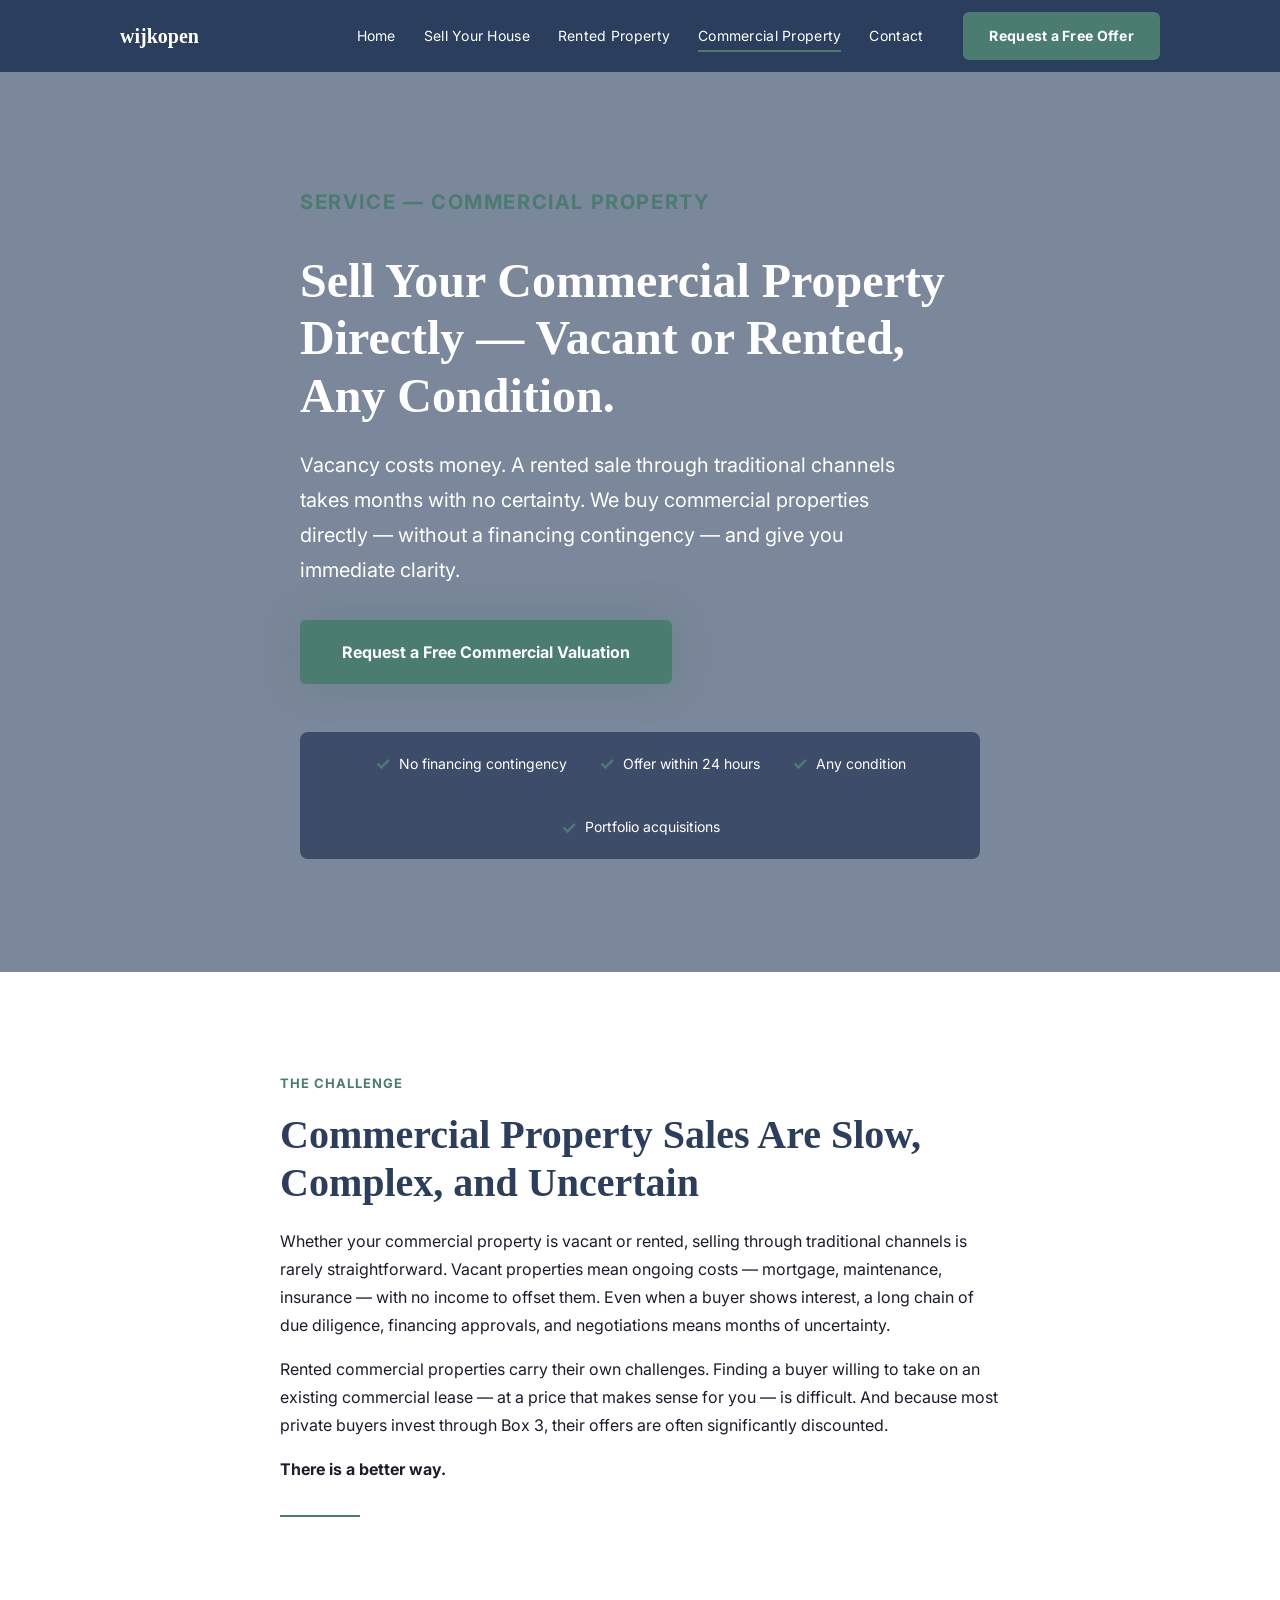
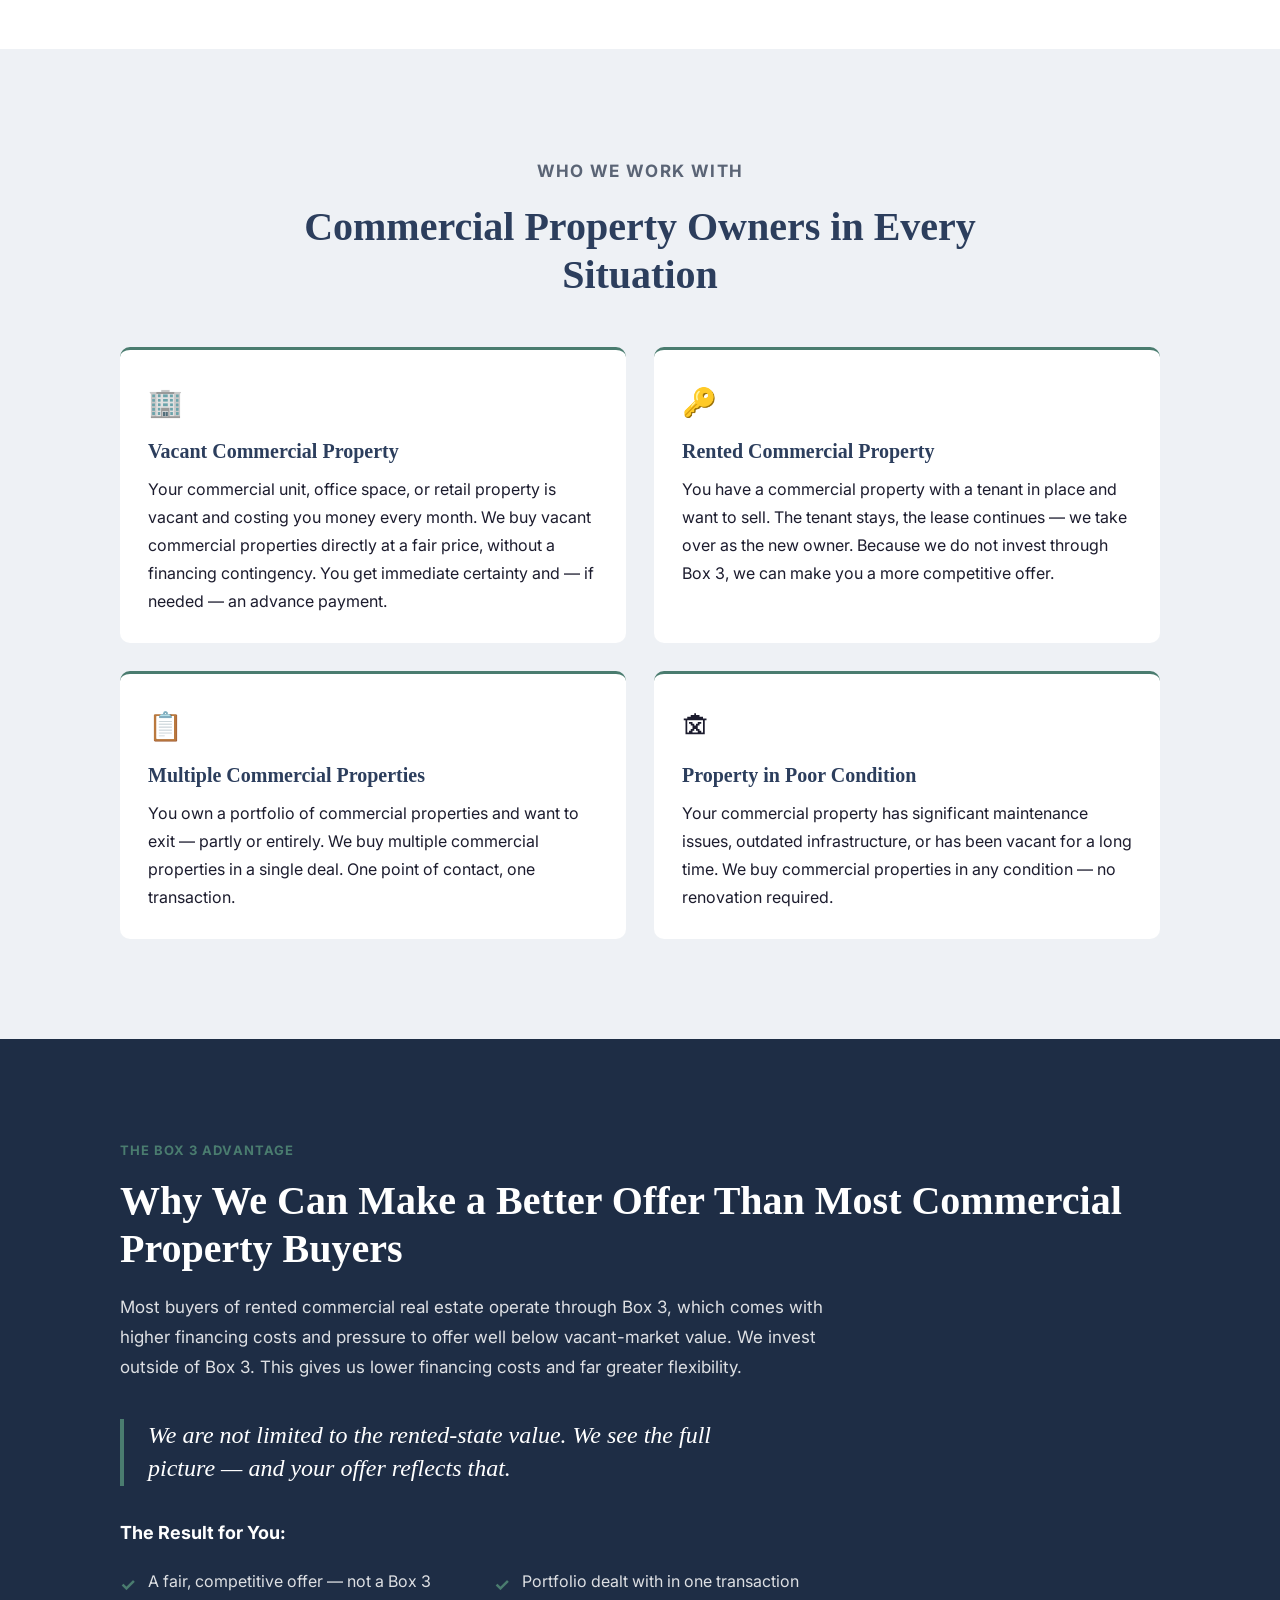
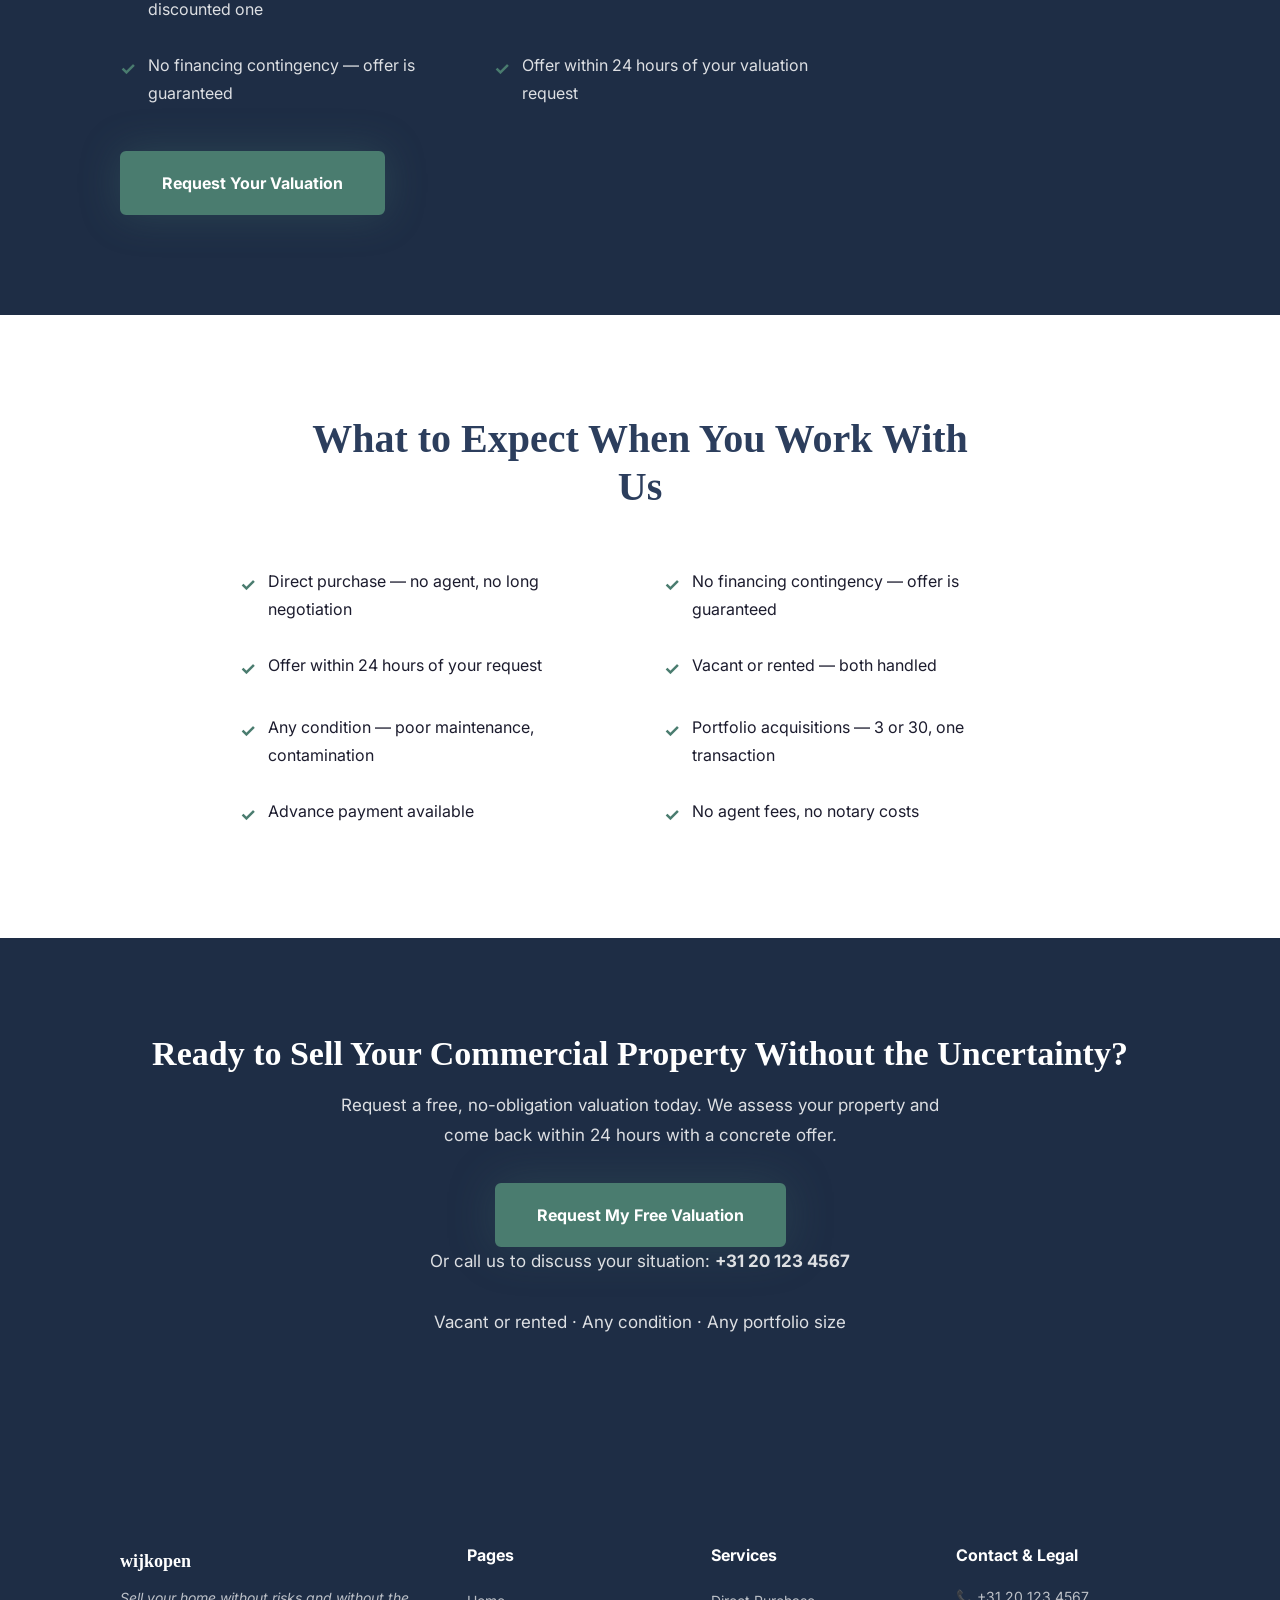
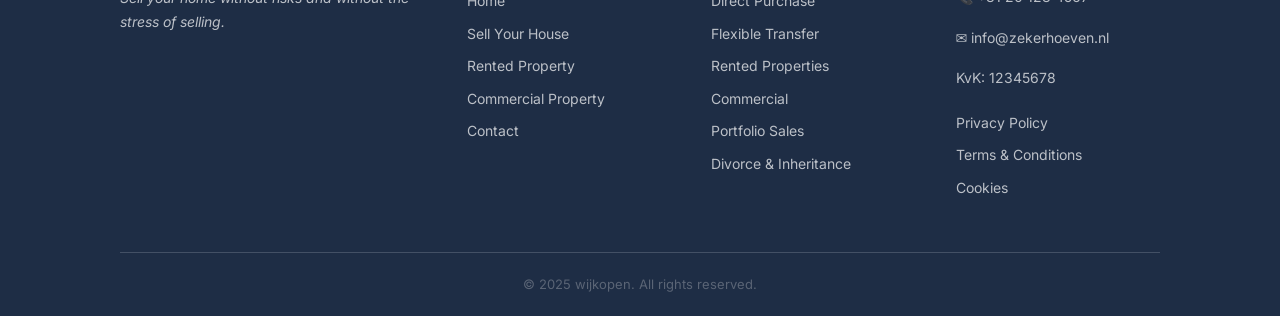
==== commercial-property.html @ fe2bf5d5 "the first draft of the website" ====
<!DOCTYPE html>
<html lang="en">
<head>
  <meta charset="UTF-8">
  <meta name="viewport" content="width=device-width, initial-scale=1.0">
  <meta name="description" content="Sell your commercial property directly — vacant or rented, any condition. wijkopen offers within 24 hours.">
  <title>Sell Commercial Property — wijkopen</title>
  <link href="https://fonts.googleapis.com/css2?family=Inter:wght@400;500;600;700&display=swap" rel="stylesheet">
  <link rel="stylesheet" href="css/styles.css">
</head>
<body>

  <!-- ════ NAVIGATION ════ -->
  <nav class="nav" id="main-nav">
    <div class="container">
      <a href="index.html" class="nav__logo">wijkopen</a>
      <button class="hamburger" id="hamburger" aria-label="Toggle menu">
        <span></span><span></span><span></span>
      </button>
      <div class="nav__links" id="nav-links">
        <a href="index.html">Home</a>
        <a href="sell-your-house.html">Sell Your House</a>
        <a href="rented-property.html">Rented Property</a>
        <a href="commercial-property.html">Commercial Property</a>
        <a href="contact.html">Contact</a>
        <span class="nav__cta"><a href="contact.html" class="btn btn-primary">Request a Free Offer</a></span>
      </div>
    </div>
  </nav>

  <!-- ════ HERO ════ -->
  <section class="hero" style="background-image:url('https://images.unsplash.com/photo-1486406146926-c627a92ad1ab?auto=format&fit=crop&w=1920&q=80');">
    <div class="hero__overlay" style="opacity:0.6;"></div>
    <div class="container">
      <div class="hero__content">
        <p class="eyebrow">Service — Commercial Property</p>
        <h1 style="font-size:48px;">Sell Your Commercial Property Directly — Vacant or Rented, Any&nbsp;Condition.</h1>
        <p>Vacancy costs money. A rented sale through traditional channels takes months with no certainty. We buy commercial properties directly — without a financing contingency — and give you immediate clarity.</p>
        <div class="hero__actions">
          <a href="contact.html" class="btn btn-primary btn-lg btn-glow">Request a Free Commercial Valuation</a>
        </div>
        <div class="trust-strip">
          <span class="trust-strip__item"><span class="trust-strip__check">✓</span> No financing contingency</span>
          <span class="trust-strip__item"><span class="trust-strip__check">✓</span> Offer within 24 hours</span>
          <span class="trust-strip__item"><span class="trust-strip__check">✓</span> Any condition</span>
          <span class="trust-strip__item"><span class="trust-strip__check">✓</span> Portfolio acquisitions</span>
        </div>
      </div>
    </div>
  </section>

  <!-- ════ THE PROBLEM ════ -->
  <section class="section section--white">
    <div class="container">
      <div class="fade-in" style="max-width:720px; margin:0 auto;">
        <p class="eyebrow">The Challenge</p>
        <h2>Commercial Property Sales Are Slow, Complex, and Uncertain</h2>
        <p>Whether your commercial property is vacant or rented, selling through traditional channels is rarely straightforward. Vacant properties mean ongoing costs — mortgage, maintenance, insurance — with no income to offset them. Even when a buyer shows interest, a long chain of due diligence, financing approvals, and negotiations means months of uncertainty.</p>
        <p>Rented commercial properties carry their own challenges. Finding a buyer willing to take on an existing commercial lease — at a price that makes sense for you — is difficult. And because most private buyers invest through Box 3, their offers are often significantly discounted.</p>
        <p><strong>There is a better way.</strong></p>
        <hr style="border:none; border-top:2px solid var(--color-green); max-width:80px; margin:32px 0;">
      </div>
    </div>
  </section>

  <!-- ════ WHO THIS IS FOR ════ -->
  <section class="section section--bg-alt" id="who">
    <div class="container">
      <div class="section-header fade-in">
        <p class="eyebrow">Who We Work With</p>
        <h2>Commercial Property Owners in Every Situation</h2>
      </div>
      <div class="who-grid fade-in">
        <div class="who-card">
          <div class="who-card__icon">🏢</div>
          <h3 class="who-card__title">Vacant Commercial Property</h3>
          <p>Your commercial unit, office space, or retail property is vacant and costing you money every month. We buy vacant commercial properties directly at a fair price, without a financing contingency. You get immediate certainty and — if needed — an advance payment.</p>
        </div>
        <div class="who-card">
          <div class="who-card__icon">🔑</div>
          <h3 class="who-card__title">Rented Commercial Property</h3>
          <p>You have a commercial property with a tenant in place and want to sell. The tenant stays, the lease continues — we take over as the new owner. Because we do not invest through Box 3, we can make you a more competitive offer.</p>
        </div>
        <div class="who-card">
          <div class="who-card__icon">📋</div>
          <h3 class="who-card__title">Multiple Commercial Properties</h3>
          <p>You own a portfolio of commercial properties and want to exit — partly or entirely. We buy multiple commercial properties in a single deal. One point of contact, one transaction.</p>
        </div>
        <div class="who-card">
          <div class="who-card__icon">🏚</div>
          <h3 class="who-card__title">Property in Poor Condition</h3>
          <p>Your commercial property has significant maintenance issues, outdated infrastructure, or has been vacant for a long time. We buy commercial properties in any condition — no renovation required.</p>
        </div>
      </div>
    </div>
  </section>

  <!-- ════ BOX 3 ADVANTAGE ════ -->
  <section class="section section--navy-deep" id="advantage">
    <div class="container">
      <div class="fade-in">
        <p class="eyebrow" style="color:var(--color-green);">The Box 3 Advantage</p>
        <h2 style="color:#fff;">Why We Can Make a Better Offer Than Most Commercial Property Buyers</h2>
        <p style="color:rgba(255,255,255,0.85); max-width:720px; font-size:17px;">Most buyers of rented commercial real estate operate through Box 3, which comes with higher financing costs and pressure to offer well below vacant-market value. We invest outside of Box 3. This gives us lower financing costs and far greater flexibility.</p>

        <blockquote style="font-family:var(--font-display); font-style:italic; font-size:24px; color:#fff; margin:36px 0; max-width:640px; line-height:1.4; border-left:4px solid var(--color-green); padding-left:24px;">
          We are not limited to the rented-state value. We see the full picture — and your offer reflects that.
        </blockquote>

        <h3 style="color:#fff; font-size:18px; margin-bottom:16px;">The Result for You:</h3>
        <div class="benefits-grid" style="max-width:700px;">
          <div class="benefit-item"><span class="benefit-check">✓</span><span style="color:rgba(255,255,255,0.85);">A fair, competitive offer — not a Box 3 discounted one</span></div>
          <div class="benefit-item"><span class="benefit-check">✓</span><span style="color:rgba(255,255,255,0.85);">Portfolio dealt with in one transaction</span></div>
          <div class="benefit-item"><span class="benefit-check">✓</span><span style="color:rgba(255,255,255,0.85);">No financing contingency — offer is guaranteed</span></div>
          <div class="benefit-item"><span class="benefit-check">✓</span><span style="color:rgba(255,255,255,0.85);">Offer within 24 hours of your valuation request</span></div>
        </div>
        <div style="margin-top:36px;">
          <a href="contact.html" class="btn btn-primary btn-lg btn-glow">Request Your Valuation</a>
        </div>
      </div>
    </div>
  </section>

  <!-- ════ BENEFITS ════ -->
  <section class="section section--white">
    <div class="container">
      <div class="section-header fade-in">
        <h2>What to Expect When You Work With Us</h2>
      </div>
      <div class="benefits-grid fade-in" style="max-width:800px; margin:0 auto;">
        <div class="benefit-item"><span class="benefit-check">✓</span><span>Direct purchase — no agent, no long negotiation</span></div>
        <div class="benefit-item"><span class="benefit-check">✓</span><span>No financing contingency — offer is guaranteed</span></div>
        <div class="benefit-item"><span class="benefit-check">✓</span><span>Offer within 24 hours of your request</span></div>
        <div class="benefit-item"><span class="benefit-check">✓</span><span>Vacant or rented — both handled</span></div>
        <div class="benefit-item"><span class="benefit-check">✓</span><span>Any condition — poor maintenance, contamination</span></div>
        <div class="benefit-item"><span class="benefit-check">✓</span><span>Portfolio acquisitions — 3 or 30, one transaction</span></div>
        <div class="benefit-item"><span class="benefit-check">✓</span><span>Advance payment available</span></div>
        <div class="benefit-item"><span class="benefit-check">✓</span><span>No agent fees, no notary costs</span></div>
      </div>
    </div>
  </section>

  <!-- ════ FINAL CTA ════ -->
  <section class="cta-band">
    <div class="container">
      <h2 style="font-size:34px;">Ready to Sell Your Commercial Property Without the Uncertainty?</h2>
      <p>Request a free, no-obligation valuation today. We assess your property and come back within 24 hours with a concrete offer.</p>
      <a href="contact.html" class="btn btn-primary btn-lg btn-glow" style="min-width:200px;">Request My Free Valuation</a>
      <p class="cta-band__sub">Or call us to discuss your situation: <strong>+31 20 123 4567</strong></p>
      <p class="cta-band__sub">Vacant or rented · Any condition · Any portfolio size</p>
    </div>
  </section>

  <!-- ════ FOOTER ════ -->
  <footer class="footer">
    <div class="container">
      <div class="footer__grid">
        <div class="footer__col">
          <div class="footer__logo">wijkopen</div>
          <p class="footer__tagline">Sell your home without risks and without the stress of selling.</p>
        </div>
        <div class="footer__col">
          <h4>Pages</h4>
          <a href="index.html">Home</a><a href="sell-your-house.html">Sell Your House</a>
          <a href="rented-property.html">Rented Property</a><a href="commercial-property.html">Commercial Property</a>
          <a href="contact.html">Contact</a>
        </div>
        <div class="footer__col">
          <h4>Services</h4>
          <a href="sell-your-house.html">Direct Purchase</a><a href="sell-your-house.html#flexible-transfer">Flexible Transfer</a>
          <a href="rented-property.html">Rented Properties</a><a href="commercial-property.html">Commercial</a>
          <a href="contact.html">Portfolio Sales</a><a href="sell-your-house.html#complex-situations">Divorce & Inheritance</a>
        </div>
        <div class="footer__col">
          <h4>Contact & Legal</h4>
          <p>📞 +31 20 123 4567</p><p>✉️ info@zekerhoeven.nl</p><p>KvK: 12345678</p>
          <a href="#">Privacy Policy</a><a href="#">Terms & Conditions</a><a href="#">Cookies</a>
        </div>
      </div>
      <div class="footer__bottom">© 2025 wijkopen. All rights reserved.</div>
    </div>
  </footer>

  <script src="js/main.js"></script>
</body>
</html>
---- css/styles.css ----
/* ========================================
   ZEKER HOEVEN VASTGOED — Design System
   ======================================== */

:root {
  --color-navy: #2C3E5D;
  --color-navy-deep: #1E2D45;
  --color-navy-card: #334D6E;
  --color-green: #4A7C6F;
  --color-green-hover: #3D6860;
  --color-green-active: #2E5248;
  --color-green-light: #E8F0EE;
  --color-bg: #F4F6F9;
  --color-bg-alt: #EEF1F5;
  --color-white: #FFFFFF;
  --color-text: #1C1C2E;
  --color-muted: #5A6475;
  --color-divider: #D8DCE6;
  --font-display: Georgia, 'Times New Roman', serif;
  --font-body: 'Inter', Calibri, 'Segoe UI', system-ui, sans-serif;
  --max-width: 1200px;
  --nav-height: 72px;
  --section-py: 100px;
  --card-radius: 10px;
  --btn-radius: 6px;
}

/* Reset */
*, *::before, *::after { margin:0; padding:0; box-sizing:border-box; }
html { scroll-behavior:smooth; scroll-padding-top:var(--nav-height); }
body {
  font-family: var(--font-body);
  font-size: 16px;
  line-height: 1.75;
  color: var(--color-text);
  background: var(--color-bg);
  -webkit-font-smoothing: antialiased;
}
img { max-width:100%; height:auto; display:block; }
a { color:inherit; text-decoration:none; }
ul,ol { list-style:none; }
button { font-family:inherit; cursor:pointer; border:none; }

/* Typography */
h1,h2,h3,h4 { font-family:var(--font-display); font-weight:700; color:var(--color-navy); line-height:1.2; }
h1 { font-size:60px; }
h2 { font-size:40px; margin-bottom:20px; }
h3 { font-family:var(--font-body); font-size:24px; font-weight:700; }
p { margin-bottom:16px; }
p:last-child { margin-bottom:0; }
.eyebrow {
  font-weight:700; font-size:13px; letter-spacing:0.08em;
  text-transform:uppercase; color:var(--color-green); margin-bottom:16px;
  font-family:var(--font-body);
}
.text-muted { color:var(--color-muted); }

/* Layout */
.container { max-width:var(--max-width); margin:0 auto; padding:0 80px; }
.section { padding:var(--section-py) 0; }
.section--white { background:var(--color-white); }
.section--bg { background:var(--color-bg); }
.section--bg-alt { background:var(--color-bg-alt); }
.section--navy { background:var(--color-navy); }
.section--navy-deep { background:var(--color-navy-deep); }
.section--navy h2, .section--navy p, .section--navy li,
.section--navy-deep h2, .section--navy-deep p, .section--navy-deep li { color:#fff; }
.section--navy h2, .section--navy-deep h2 { color:#fff; }
.two-col { display:grid; grid-template-columns:1fr 1fr; gap:48px; align-items:start; }
.two-col--60-40 { grid-template-columns:3fr 2fr; }
.two-col--40-60 { grid-template-columns:2fr 3fr; }
.two-col--65-35 { grid-template-columns:65fr 35fr; }
.text-center { text-align:center; }

/* Buttons */
.btn {
  display:inline-flex; align-items:center; justify-content:center;
  font-family:var(--font-body); font-weight:700; font-size:15px;
  padding:14px 32px; border-radius:var(--btn-radius);
  min-height:48px; transition:all 0.2s ease; text-decoration:none;
}
.btn-primary {
  background:var(--color-green); color:#fff; border:2px solid var(--color-green);
}
.btn-primary:hover { background:var(--color-green-hover); border-color:var(--color-green-hover); }
.btn-primary:active { background:var(--color-green-active); transform:scale(0.98); }
.btn-secondary {
  background:transparent; color:var(--color-navy); border:2px solid var(--color-navy);
}
.btn-secondary:hover { background:var(--color-navy); color:#fff; }
.btn-secondary--white { color:#fff; border-color:#fff; }
.btn-secondary--white:hover { background:#fff; color:var(--color-navy); }
.btn-lg { min-height:52px; padding:16px 40px; font-size:16px; }
.btn-glow { box-shadow:0 0 40px rgba(74,124,111,0.3); }

/* Navigation */
.nav {
  position:fixed; top:0; left:0; right:0; z-index:1000;
  background:var(--color-navy); height:var(--nav-height);
  transition:box-shadow 0.3s ease;
}
.nav--scrolled { box-shadow:0 2px 12px rgba(0,0,0,0.15); }
.nav .container {
  display:flex; align-items:center; justify-content:space-between; height:100%;
}
.nav__logo {
  font-family:var(--font-display); font-size:20px; font-weight:700; color:#fff;
  white-space:nowrap;
}
.nav__links { display:flex; align-items:center; gap:28px; }
.nav__links a {
  color:#fff; font-size:14px; letter-spacing:0.02em;
  position:relative; padding:4px 0; transition:color 0.15s;
}
.nav__links a::after {
  content:''; position:absolute; bottom:0; left:0; width:0; height:2px;
  background:var(--color-green); transition:width 0.15s;
}
.nav__links a:hover::after, .nav__links a.active::after { width:100%; }
.nav__cta { margin-left:12px; }
.nav__cta .btn { height:42px; padding:10px 24px; font-size:14px; }
.hamburger {
  display:none; flex-direction:column; gap:5px; background:none;
  border:none; cursor:pointer; padding:8px;
}
.hamburger span { display:block; width:24px; height:2px; background:#fff; transition:0.3s; }
.hamburger.active span:nth-child(1) { transform:rotate(45deg) translate(5px,5px); }
.hamburger.active span:nth-child(2) { opacity:0; }
.hamburger.active span:nth-child(3) { transform:rotate(-45deg) translate(5px,-5px); }

/* Hero */
.hero {
  position:relative; min-height:100vh; display:flex; align-items:center;
  background-size:cover; background-position:center; background-repeat:no-repeat;
  margin-top:var(--nav-height);
}
.hero--short { min-height:340px; }
.hero__overlay {
  position:absolute; inset:0; background:var(--color-navy); opacity:0.55;
}
.hero__content { position:relative; z-index:1; max-width:680px; }
.hero__content h1 { color:#fff; margin-bottom:24px; }
.hero__content p { color:#fff; font-size:20px; margin-bottom:32px; max-width:600px; }
.hero__content .eyebrow { color:var(--color-green); }
.hero__actions { display:flex; gap:16px; align-items:center; flex-wrap:wrap; }
.hero__scroll-link { color:#fff; font-size:15px; opacity:0.85; transition:opacity 0.2s; }
.hero__scroll-link:hover { opacity:1; }
.hero--center .hero__content { max-width:700px; margin:0 auto; text-align:center; }
.hero--center .hero__content p { margin-left:auto; margin-right:auto; }

/* Trust Strip */
.trust-strip {
  position:relative; z-index:1; margin-top:48px;
  background:rgba(44,62,93,0.8); border-radius:8px; padding:16px 24px;
  display:flex; gap:32px; flex-wrap:wrap; justify-content:center;
}
.trust-strip__item { display:flex; align-items:center; gap:8px; color:#fff; font-size:14px; white-space:nowrap; }
.trust-strip__check { color:var(--color-green); font-weight:700; font-size:18px; }

/* Cards */
.card {
  background:var(--color-white); border:1px solid var(--color-divider);
  border-radius:var(--card-radius); padding:32px;
  transition:transform 0.25s ease, box-shadow 0.25s ease, border-color 0.25s ease;
}
.card:hover {
  transform:translateY(-4px);
  box-shadow:0 8px 24px rgba(44,62,93,0.12);
}
.card__icon { font-size:32px; margin-bottom:16px; }
.card__title { font-family:var(--font-display); font-size:20px; font-weight:700; color:var(--color-navy); margin-bottom:12px; }
.card__body { font-size:15px; color:var(--color-text); margin-bottom:16px; }
.card__link {
  color:var(--color-green); font-weight:700; font-size:15px;
  transition:color 0.15s;
}
.card__link:hover { color:var(--color-green-hover); text-decoration:underline; }
.card:hover { border-left:3px solid var(--color-green); }

/* Service cards grid */
.services-grid {
  display:grid; grid-template-columns:repeat(3,1fr); gap:var(--grid-gap,28px);
}
.services-grid .card:nth-child(4),
.services-grid .card:nth-child(5) {
  /* Center the bottom 2 cards */
}
.services-grid-bottom { display:grid; grid-template-columns:repeat(2,1fr); gap:28px; max-width:780px; margin:28px auto 0; }

/* Pull Quote Card */
.pull-quote {
  background:var(--color-bg-alt); border-left:4px solid var(--color-green);
  padding:32px; border-radius:0 var(--card-radius) var(--card-radius) 0;
}
.pull-quote__text {
  font-family:var(--font-display); font-style:italic; font-size:22px;
  color:var(--color-navy); line-height:1.5;
}
.pull-quote--navy {
  background:var(--color-navy); border-left-color:var(--color-green);
}
.pull-quote--navy .pull-quote__text { color:#fff; }

/* Stats */
.stat-card { display:flex; flex-direction:column; gap:16px; }
.stat-item { display:flex; align-items:center; gap:12px; font-weight:600; font-size:15px; }
.stat-icon { color:var(--color-green); font-size:20px; }

/* Timeline */
.timeline { display:flex; align-items:flex-start; gap:0; position:relative; }
.timeline__step { flex:1; text-align:center; position:relative; padding:0 16px; }
.timeline__number {
  width:44px; height:44px; border-radius:50%; background:var(--color-green);
  color:#fff; font-weight:700; font-size:18px;
  display:flex; align-items:center; justify-content:center;
  margin:0 auto 16px;position:relative; z-index:2;
}
.timeline__label { font-weight:700; font-size:16px; margin-bottom:8px; }
.timeline__desc { font-size:14px; opacity:0.85; }
.timeline__line {
  position:absolute; top:22px; left:calc(50% + 22px); right:calc(-50% + 22px);
  height:2px; border-top:2px dashed rgba(74,124,111,0.5); z-index:1;
}
.timeline__step:last-child .timeline__line { display:none; }

/* Testimonials */
.testimonials-grid { display:grid; grid-template-columns:1fr 1fr; gap:28px; }
.testimonial {
  background:var(--color-navy); border-radius:var(--card-radius); padding:32px;
  position:relative;
}
.testimonial__quote-mark {
  font-family:var(--font-display); font-size:72px; color:rgba(74,124,111,0.4);
  position:absolute; top:16px; left:24px; line-height:1;
}
.testimonial__text { color:#fff; font-size:15px; line-height:1.75; margin-bottom:16px; position:relative; z-index:1; }
.testimonial__author { color:var(--color-green); font-size:13px; font-style:italic; }

/* Situation Tiles */
.tiles-grid { display:grid; grid-template-columns:repeat(5,1fr); gap:16px; }
.tile {
  background:var(--color-white); border:1px solid var(--color-divider);
  border-radius:var(--card-radius); padding:20px; text-align:center;
  transition:background 0.2s, border-color 0.2s;
}
.tile:hover { background:var(--color-green-light); border-color:var(--color-green); }
.tile__icon { font-size:28px; margin-bottom:8px; }
.tile__text { font-size:14px; font-weight:700; color:var(--color-navy); }

/* Divorce/Inheritance Split */
.split-section { display:grid; grid-template-columns:1fr auto 1fr; gap:40px; }
.split-divider { width:2px; background:var(--color-green); border-radius:1px; }

/* Forms */
.form-card {
  background:var(--color-white); border:1px solid var(--color-divider);
  border-radius:var(--card-radius); padding:36px;
  box-shadow:0 4px 20px rgba(44,62,93,0.08);
}
.form-group { margin-bottom:20px; }
.form-group label {
  display:block; font-weight:600; font-size:14px; color:var(--color-navy);
  margin-bottom:6px;
}
.form-group input, .form-group select, .form-group textarea {
  width:100%; padding:12px 16px; border:1px solid var(--color-divider);
  border-radius:5px; font-family:var(--font-body); font-size:15px;
  color:var(--color-text); transition:border-color 0.2s, box-shadow 0.2s;
  background:var(--color-white);
}
.form-group input:focus, .form-group select:focus, .form-group textarea:focus {
  outline:none; border-color:var(--color-green);
  box-shadow:0 0 0 3px rgba(74,124,111,0.15);
}
.form-group textarea { resize:vertical; min-height:100px; }
.form-group input::placeholder, .form-group textarea::placeholder { color:var(--color-muted); }

/* Trust Points */
.trust-points { list-style:none; }
.trust-points li {
  display:flex; align-items:center; gap:12px; font-size:15px;
  padding:10px 0; color:var(--color-text);
}
.trust-points li::before { content:'✓'; color:var(--color-green); font-weight:700; font-size:18px; }
.trust-points--white li { color:#fff; }
.trust-card {
  background:var(--color-navy); border-radius:var(--card-radius); padding:36px;
}
.trust-card h3, .trust-card p { color:#fff; }

/* Benefits Checklist */
.benefits-grid { display:grid; grid-template-columns:1fr 1fr; gap:12px 48px; }
.benefit-item { display:flex; align-items:flex-start; gap:12px; padding:8px 0; }
.benefit-check { color:var(--color-green); font-weight:700; font-size:18px; flex-shrink:0; margin-top:2px; }

/* FAQ */
.faq { max-width:820px; margin:0 auto; }
.faq-item { border-bottom:1px solid var(--color-divider); }
.faq-question {
  width:100%; display:flex; justify-content:space-between; align-items:center;
  padding:20px 0; background:none; border:none; cursor:pointer;
  font-family:var(--font-body); font-weight:700; font-size:16px;
  color:var(--color-navy); text-align:left;
}
.faq-question__icon {
  font-size:24px; color:var(--color-muted); transition:transform 0.3s;
  flex-shrink:0; margin-left:16px;
}
.faq-item.active .faq-question__icon { transform:rotate(45deg); }
.faq-answer {
  max-height:0; overflow:hidden; transition:max-height 0.3s ease, padding 0.3s ease;
}
.faq-item.active .faq-answer { max-height:500px; }
.faq-answer__content { padding:0 0 20px; font-size:15px; color:var(--color-text); line-height:1.75; }

/* Comparison Table */
.compare-table { width:100%; border-collapse:collapse; border:1px solid var(--color-divider); border-radius:8px; overflow:hidden; }
.compare-table th { background:var(--color-navy); color:#fff; padding:14px 20px; text-align:left; font-size:14px; }
.compare-table td { padding:12px 20px; border-bottom:1px solid var(--color-divider); font-size:14px; }
.compare-table tr:last-child td { border-bottom:none; }
.compare-table .label-col { font-weight:600; color:var(--color-navy); background:var(--color-bg); }
.icon-no { color:#999; }
.icon-yes { color:var(--color-green); font-weight:700; }

/* Situations Grid */
.situations-grid { display:grid; grid-template-columns:1fr 1fr; gap:24px; }
.situation-card {
  display:flex; align-items:flex-start; gap:16px; padding:24px;
  background:var(--color-white); border-radius:8px;
  border-left:3px solid transparent; transition:border-color 0.2s;
}
.situation-card:hover { border-left-color:var(--color-green); }
.situation-icon { font-size:24px; flex-shrink:0; margin-top:2px; }
.situation-title { font-weight:700; color:var(--color-navy); margin-bottom:4px; }
.situation-desc { font-size:14px; color:var(--color-muted); }

/* Situation List (vertical) */
.situation-list .situation-card {
  border:none; border-left:3px solid var(--color-divider); border-radius:0;
}
.situation-list .situation-card:hover { border-left-color:var(--color-green); }

/* CTA Band */
.cta-band {
  background:var(--color-navy-deep); padding:96px 0; text-align:center;
}
.cta-band h2 { color:#fff; margin-bottom:16px; }
.cta-band p { color:rgba(255,255,255,0.85); max-width:640px; margin:0 auto 32px; font-size:17px; }
.cta-band .btn-primary { box-shadow:0 0 48px rgba(74,124,111,0.25); }
.cta-band__sub { margin-top:16px; color:rgba(255,255,255,0.65); font-size:14px; }

/* Footer */
.footer { background:var(--color-navy-deep); padding:80px 0 0; }
.footer__grid { display:grid; grid-template-columns:1.5fr 1fr 1fr 1fr; gap:40px; }
.footer__col h4 { color:#fff; font-family:var(--font-body); font-size:16px; font-weight:700; margin-bottom:20px; }
.footer__col a, .footer__col p, .footer__col li { color:rgba(255,255,255,0.7); font-size:14px; }
.footer__col a { display:block; padding:4px 0; transition:color 0.15s; }
.footer__col a:hover { color:var(--color-green); }
.footer__tagline { font-style:italic; color:rgba(255,255,255,0.6); font-size:14px; margin-top:8px; }
.footer__logo { font-family:var(--font-display); font-size:18px; color:#fff; font-weight:700; margin-bottom:8px; }
.footer__bottom {
  margin-top:48px; padding:20px 0; border-top:1px solid rgba(216,220,230,0.2);
  text-align:center; color:var(--color-muted); font-size:13px;
}

/* What Happens Next */
.next-steps { display:flex; flex-direction:column; gap:16px; margin-top:24px; }
.next-step { display:flex; align-items:flex-start; gap:12px; }
.next-step__num {
  width:28px; height:28px; border-radius:50%; background:var(--color-green);
  color:#fff; font-size:13px; font-weight:700;
  display:flex; align-items:center; justify-content:center; flex-shrink:0;
}
.next-step__text { font-size:14px; padding-top:3px; }

/* Contact Info */
.contact-info { background:var(--color-bg); border-radius:var(--card-radius); padding:28px; }
.contact-info h3 { margin-bottom:12px; font-size:20px; }
.contact-info p { font-size:14px; }
.contact-info__item { display:flex; align-items:center; gap:10px; padding:6px 0; font-size:14px; }

/* Success Page */
.success-page {
  min-height:100vh; display:flex; align-items:center; justify-content:center;
  background:var(--color-bg); margin-top:var(--nav-height);
}
.success-card {
  background:var(--color-white); border-radius:16px; padding:60px;
  text-align:center; max-width:520px; width:100%;
  box-shadow:0 8px 40px rgba(44,62,93,0.12);
}
.success-check {
  width:80px; height:80px; border-radius:50%; background:var(--color-green-light);
  display:flex; align-items:center; justify-content:center;
  margin:0 auto 24px; font-size:40px;
  animation:successPop 0.5s ease;
}
@keyframes successPop {
  0% { transform:scale(0); opacity:0; }
  60% { transform:scale(1.15); }
  100% { transform:scale(1); opacity:1; }
}

/* Who-for grid */
.who-grid { display:grid; grid-template-columns:1fr 1fr; gap:28px; }
.who-card {
  background:var(--color-white); border-top:3px solid var(--color-green);
  border-radius:var(--card-radius); padding:28px;
  transition:transform 0.25s, box-shadow 0.25s;
}
.who-card:hover {
  transform:translateY(-4px);
  box-shadow:0 8px 24px rgba(44,62,93,0.12);
}
.who-card__icon { font-size:28px; margin-bottom:12px; }
.who-card__title { font-family:var(--font-display); font-size:20px; font-weight:700; color:var(--color-navy); margin-bottom:12px; }

/* Scroll Animations */
.fade-in { opacity:0; transform:translateY(24px); transition:opacity 0.6s ease, transform 0.6s ease; }
.fade-in.visible { opacity:1; transform:translateY(0); }

/* Privacy Note */
.privacy-note { font-size:13px; color:var(--color-muted); margin-top:12px; font-style:italic; }

/* Section Heading */
.section-header { text-align:center; max-width:700px; margin:0 auto 48px; }
.section-header p { color:var(--color-muted); font-size:17px; margin-top:8px; }
.section-header--white h2, .section-header--white p { color:#fff; }
.section-header--white p { color:rgba(255,255,255,0.8); }

/* Responsive */
@media (max-width:1024px) {
  .container { padding:0 40px; }
  h1 { font-size:44px; }
  h2 { font-size:34px; }
  .services-grid { grid-template-columns:1fr 1fr; }
  .services-grid-bottom { grid-template-columns:1fr; }
  .tiles-grid { grid-template-columns:repeat(3,1fr); }
  .footer__grid { grid-template-columns:1fr 1fr; gap:32px; }
  .testimonials-grid { grid-template-columns:1fr; }
}

@media (max-width:768px) {
  :root { --nav-height:60px; --section-py:64px; }
  .container { padding:0 20px; }
  h1 { font-size:36px; }
  h2 { font-size:28px; }
  h3 { font-size:20px; }
  .hero__content p { font-size:17px; }
  .two-col, .two-col--60-40, .two-col--40-60, .two-col--65-35 { grid-template-columns:1fr; gap:32px; }
  .split-section { grid-template-columns:1fr; gap:32px; }
  .split-divider { width:100%; height:2px; }
  .services-grid { grid-template-columns:1fr; }
  .services-grid-bottom { grid-template-columns:1fr; }
  .timeline { flex-direction:column; gap:32px; }
  .timeline__line { display:none; }
  .timeline__step { text-align:left; display:flex; gap:16px; padding:0; }
  .timeline__number { margin:0; flex-shrink:0; }
  .tiles-grid { grid-template-columns:1fr 1fr; }
  .trust-strip { flex-direction:column; gap:12px; align-items:flex-start; }
  .benefits-grid { grid-template-columns:1fr; }
  .situations-grid { grid-template-columns:1fr; }
  .who-grid { grid-template-columns:1fr; }
  .footer__grid { grid-template-columns:1fr; gap:24px; }
  .btn-lg { width:100%; }
  .hero__actions { flex-direction:column; align-items:stretch; }
  /* Mobile Nav */
  .nav__links {
    position:fixed; top:var(--nav-height); left:0; right:0;
    background:var(--color-navy-deep); flex-direction:column;
    padding:20px; gap:0; transform:translateY(-120%);
    transition:transform 0.3s ease; box-shadow:0 4px 12px rgba(0,0,0,0.2);
  }
  .nav__links.open { transform:translateY(0); }
  .nav__links a { padding:12px 0; width:100%; border-bottom:1px solid rgba(255,255,255,0.1); }
  .nav__cta { margin-left:0; margin-top:8px; }
  .nav__cta .btn { width:100%; }
  .hamburger { display:flex; }
}
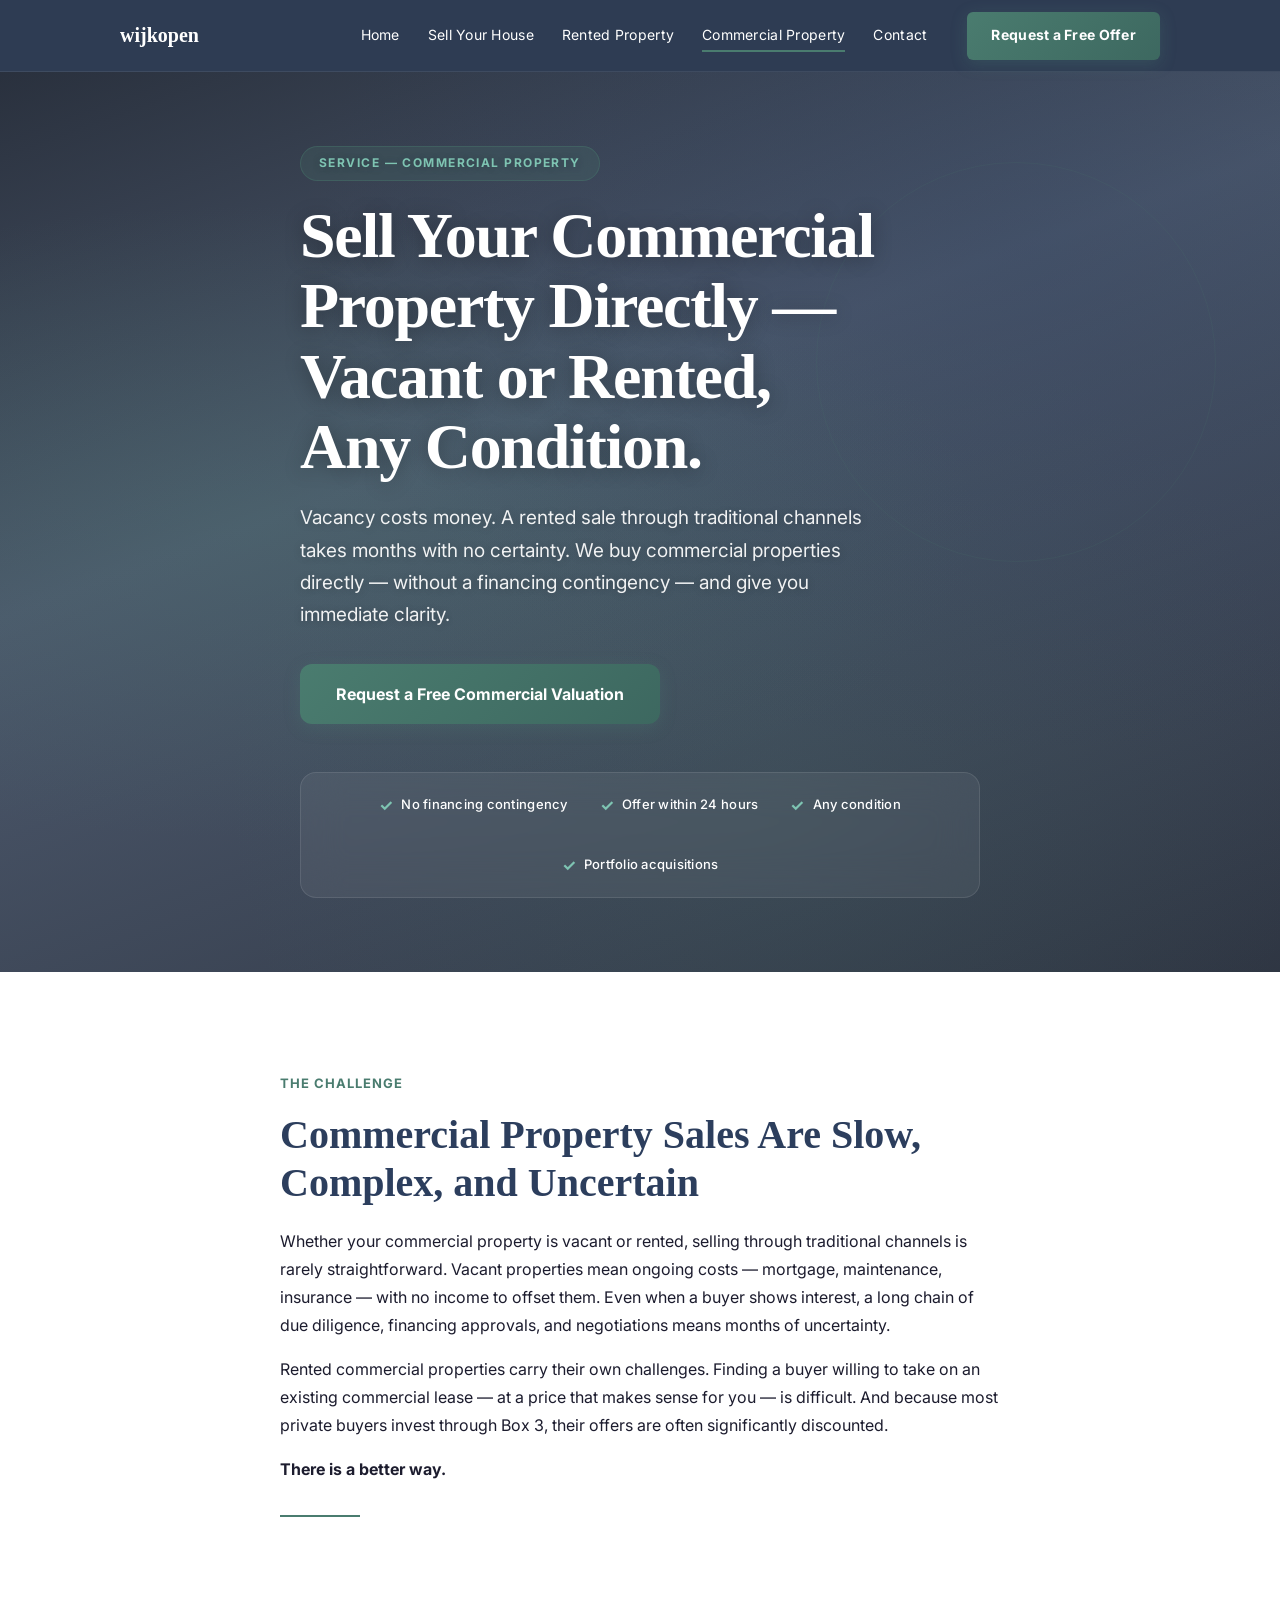
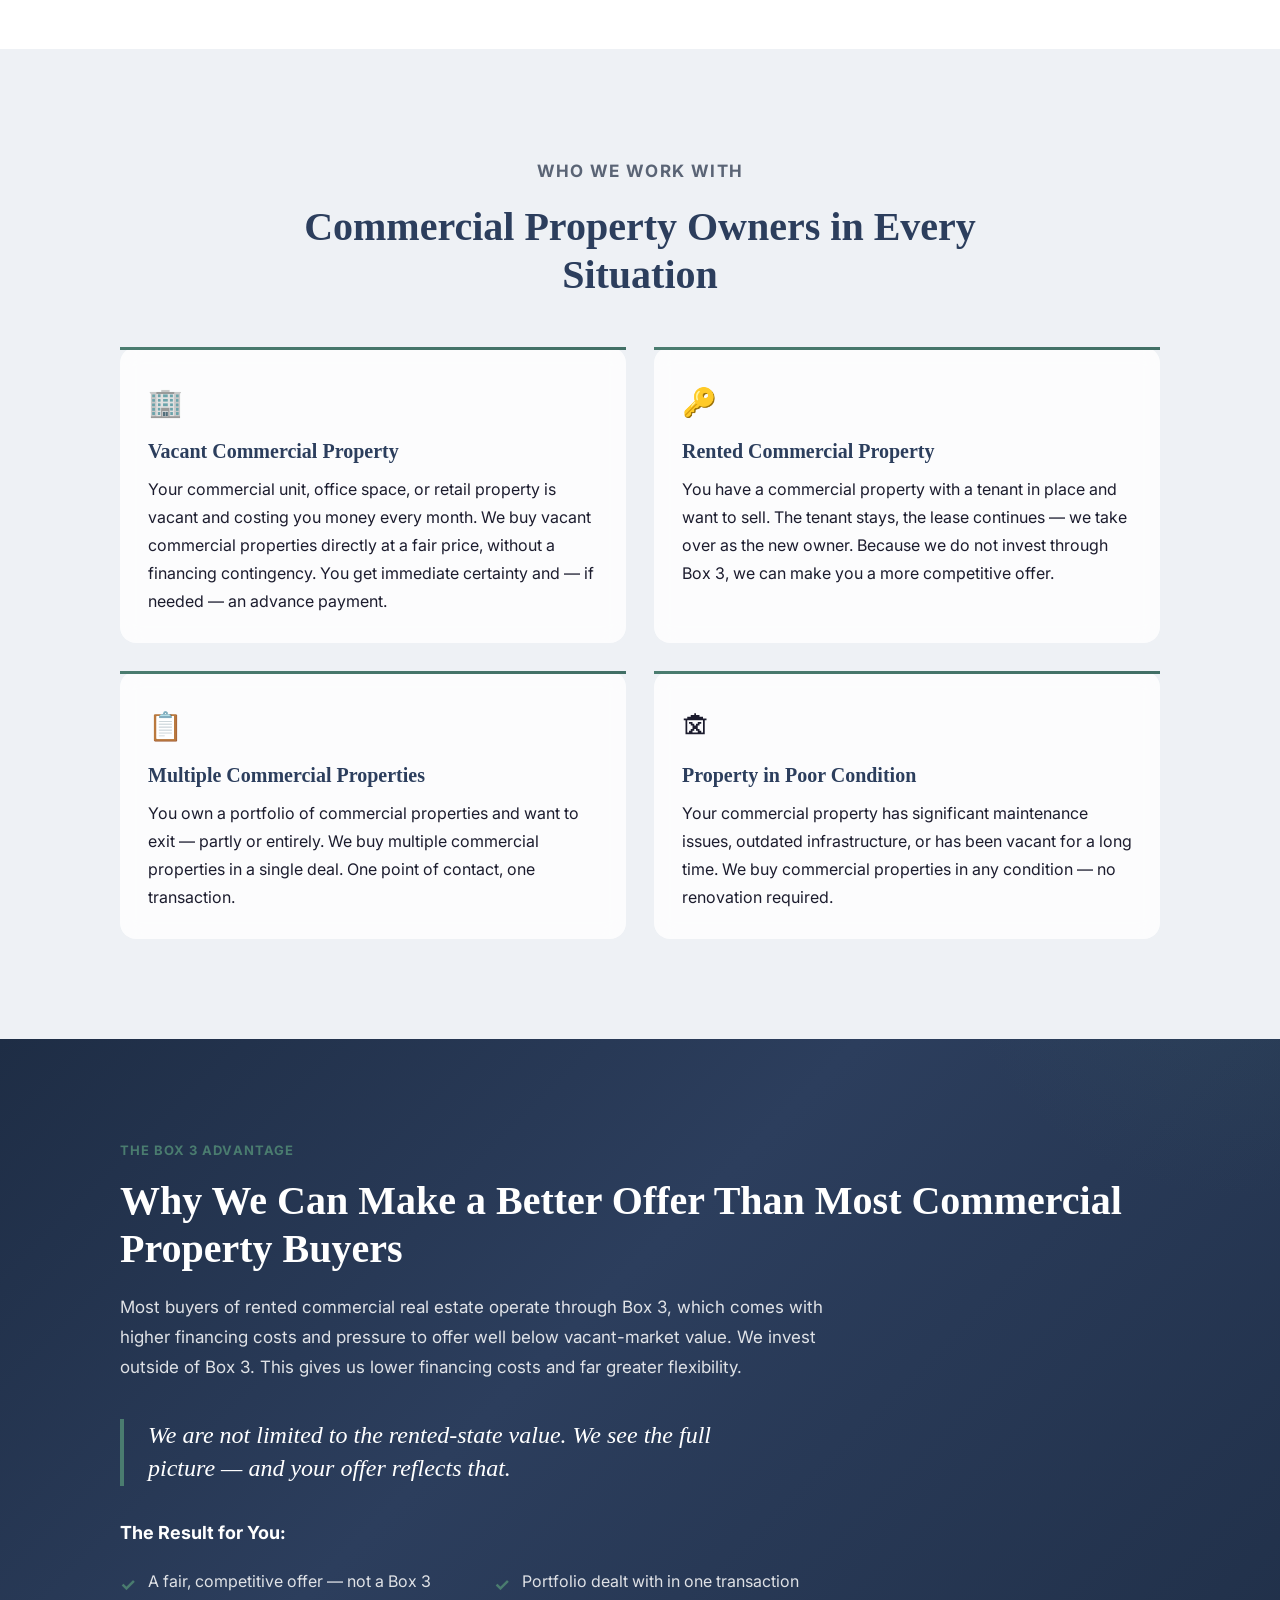
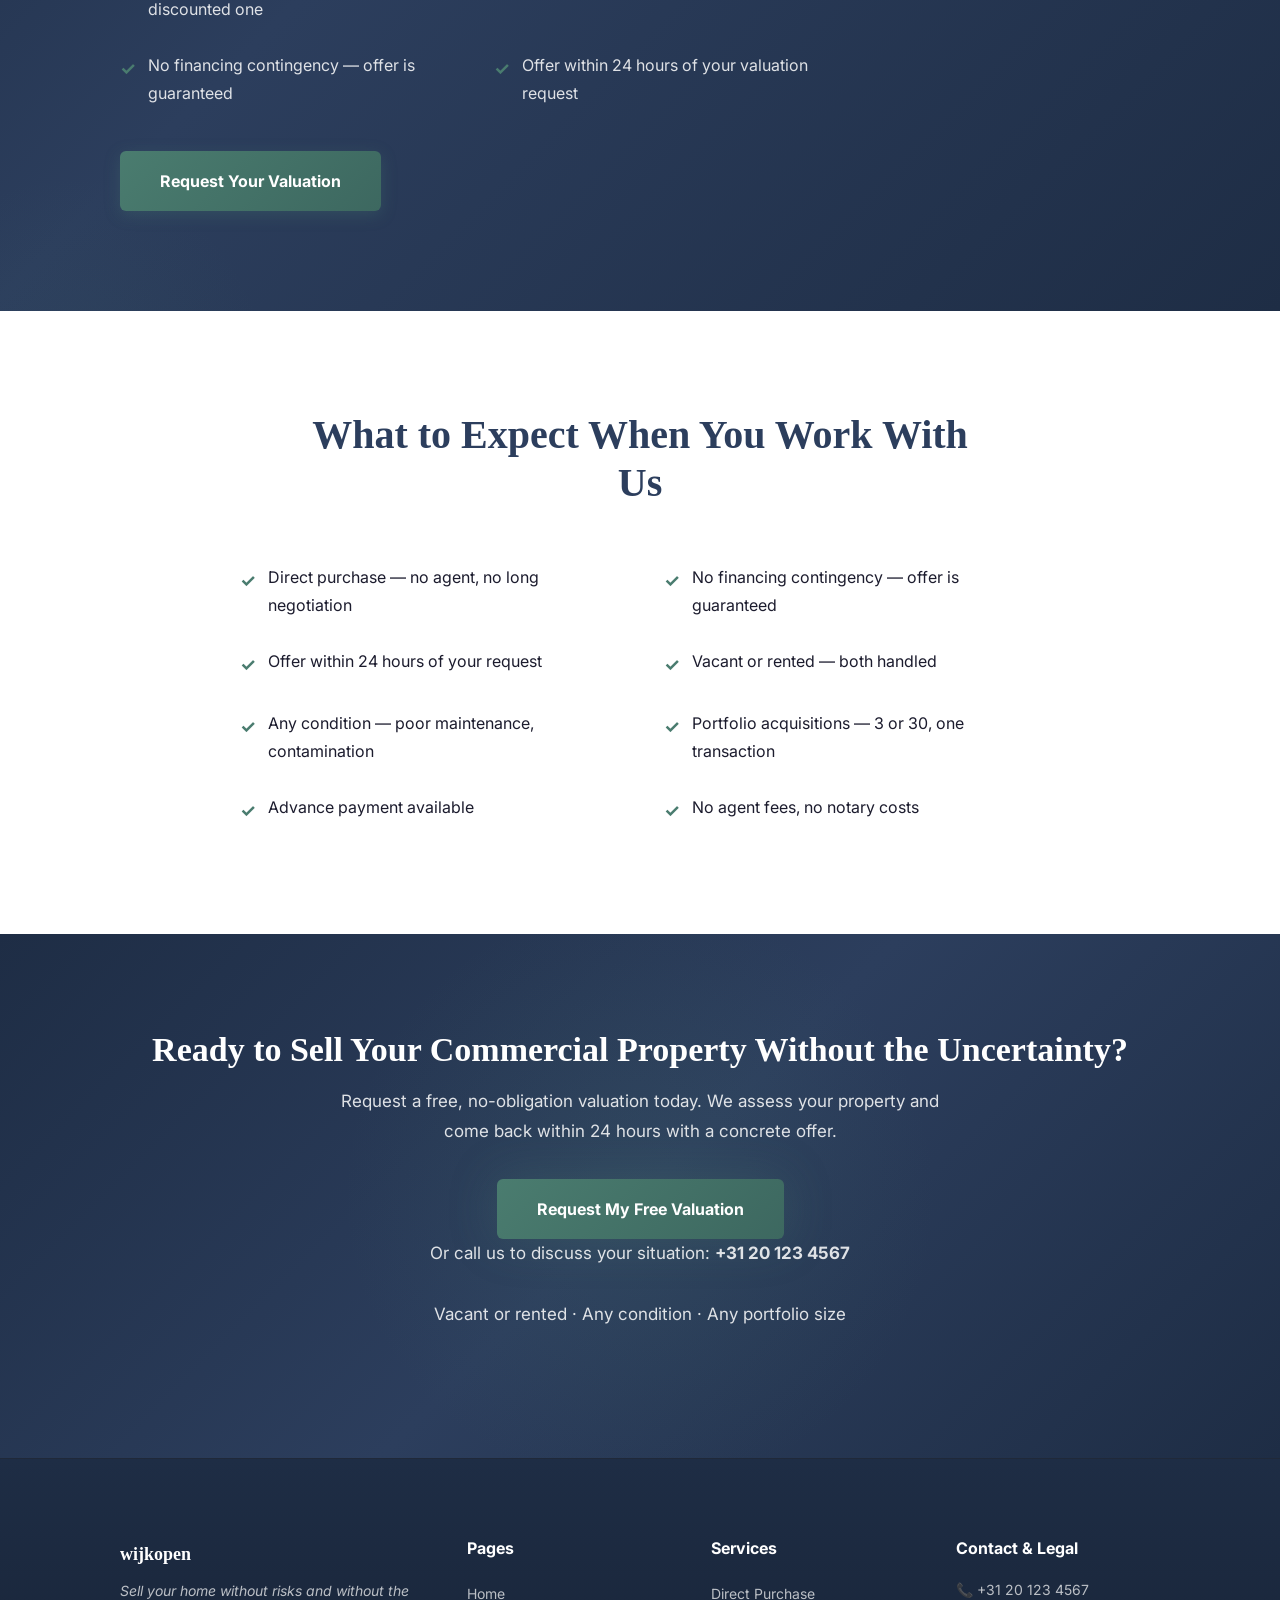
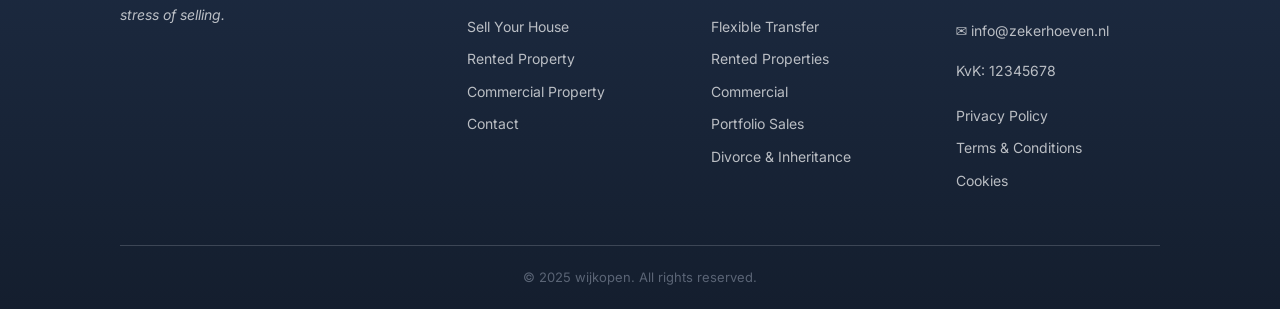
==== commit 3c693714: "upgraded the homepage" ====
--- a/commercial-property.html
+++ b/commercial-property.html
@@ -7,6 +7,7 @@
   <title>Sell Commercial Property — wijkopen</title>
   <link href="https://fonts.googleapis.com/css2?family=Inter:wght@400;500;600;700&display=swap" rel="stylesheet">
   <link rel="stylesheet" href="css/styles.css">
+  <link rel="stylesheet" href="css/modern.css">
 </head>
 <body>
 
@@ -30,11 +31,11 @@
 
   <!-- ════ HERO ════ -->
   <section class="hero" style="background-image:url('https://images.unsplash.com/photo-1486406146926-c627a92ad1ab?auto=format&fit=crop&w=1920&q=80');">
-    <div class="hero__overlay" style="opacity:0.6;"></div>
+    <div class="hero__overlay"></div>
     <div class="container">
       <div class="hero__content">
         <p class="eyebrow">Service — Commercial Property</p>
-        <h1 style="font-size:48px;">Sell Your Commercial Property Directly — Vacant or Rented, Any&nbsp;Condition.</h1>
+        <h1>Sell Your Commercial Property Directly — Vacant or Rented, Any&nbsp;Condition.</h1>
         <p>Vacancy costs money. A rented sale through traditional channels takes months with no certainty. We buy commercial properties directly — without a financing contingency — and give you immediate clarity.</p>
         <div class="hero__actions">
           <a href="contact.html" class="btn btn-primary btn-lg btn-glow">Request a Free Commercial Valuation</a>
@@ -96,7 +97,7 @@
   </section>
 
   <!-- ════ BOX 3 ADVANTAGE ════ -->
-  <section class="section section--navy-deep" id="advantage">
+  <section class="section section--gradient" id="advantage">
     <div class="container">
       <div class="fade-in">
         <p class="eyebrow" style="color:var(--color-green);">The Box 3 Advantage</p>
--- a/css/modern.css
+++ b/css/modern.css
@@ -0,0 +1,452 @@
+/* ═══ MODERN GLASSMORPHISM OVERRIDES ═══ */
+
+/* Smooth global feel */
+body { background: linear-gradient(135deg, #f0f2f7 0%, #e8ecf4 50%, #f4f6f9 100%); }
+
+/* Nav glassmorphism */
+.nav {
+  background: rgba(30, 45, 69, 0.92);
+  backdrop-filter: blur(20px);
+  -webkit-backdrop-filter: blur(20px);
+  border-bottom: 1px solid rgba(255,255,255,0.08);
+}
+.nav--scrolled {
+  background: rgba(30, 45, 69, 0.98);
+  box-shadow: 0 4px 30px rgba(0,0,0,0.25);
+}
+
+/* ═══ HERO — MODERN REDESIGN ═══ */
+.hero {
+  min-height: 100vh;
+  overflow: hidden;
+  position: relative;
+}
+/* Animated gradient mesh overlay */
+.hero::before {
+  content: '';
+  position: absolute;
+  inset: 0;
+  background:
+    radial-gradient(ellipse at 20% 50%, rgba(74,124,111,0.25) 0%, transparent 50%),
+    radial-gradient(ellipse at 80% 20%, rgba(44,62,93,0.3) 0%, transparent 50%),
+    radial-gradient(ellipse at 60% 80%, rgba(74,124,111,0.15) 0%, transparent 50%);
+  z-index: 2;
+  animation: heroMesh 12s ease-in-out infinite alternate;
+}
+@keyframes heroMesh {
+  0% { opacity: 0.7; }
+  100% { opacity: 1; }
+}
+/* Dark overlay for strong text contrast */
+.hero__overlay {
+  background: linear-gradient(160deg, rgba(14,22,36,0.88) 0%, rgba(30,45,69,0.78) 40%, rgba(14,22,36,0.85) 100%);
+  opacity: 1;
+}
+/* Decorative geometric shapes */
+.hero::after {
+  content: '';
+  position: absolute;
+  top: 10%;
+  right: 5%;
+  width: 400px;
+  height: 400px;
+  border: 1px solid rgba(74,124,111,0.15);
+  border-radius: 50%;
+  z-index: 2;
+  animation: heroCircle 20s linear infinite;
+}
+@keyframes heroCircle {
+  0% { transform: rotate(0deg) scale(1); }
+  50% { transform: rotate(180deg) scale(1.1); }
+  100% { transform: rotate(360deg) scale(1); }
+}
+/* Hero content — solid white for max readability */
+.hero__content {
+  position: relative;
+  z-index: 3;
+}
+.hero__content h1 {
+  font-size: clamp(38px, 5vw, 66px);
+  color: #ffffff;
+  text-shadow: 0 2px 20px rgba(0,0,0,0.3);
+  -webkit-text-fill-color: #ffffff;
+  background: none;
+  line-height: 1.1;
+  letter-spacing: -0.02em;
+  margin-bottom: 20px;
+}
+.hero__content p {
+  color: rgba(255,255,255,0.92);
+  font-size: 19px;
+  text-shadow: 0 1px 8px rgba(0,0,0,0.2);
+  line-height: 1.7;
+}
+/* Eyebrow pill badge */
+.hero__content .eyebrow {
+  display: inline-block;
+  background: rgba(74,124,111,0.2);
+  border: 1px solid rgba(74,124,111,0.4);
+  padding: 6px 18px;
+  border-radius: 50px;
+  color: #7ec4b2;
+  font-size: 12px;
+  letter-spacing: 0.12em;
+  margin-bottom: 20px;
+  backdrop-filter: blur(8px);
+}
+/* Trust strip glassmorphism */
+.trust-strip {
+  background: rgba(255,255,255,0.06);
+  backdrop-filter: blur(20px);
+  -webkit-backdrop-filter: blur(20px);
+  border: 1px solid rgba(255,255,255,0.1);
+  border-radius: 16px;
+  padding: 18px 28px;
+}
+.trust-strip__item {
+  font-size: 13px;
+  font-weight: 500;
+  letter-spacing: 0.02em;
+}
+.trust-strip__check {
+  color: #7ec4b2;
+  font-size: 16px;
+}
+/* Short hero variant */
+.hero--short {
+  min-height: 380px;
+  display: flex;
+  align-items: center;
+}
+.hero--short::after { display: none; }
+.hero--short .hero__content h1 {
+  font-size: clamp(32px, 4vw, 52px);
+}
+/* Scroll link */
+.hero__scroll-link {
+  color: rgba(255,255,255,0.8);
+  font-size: 14px;
+  font-weight: 500;
+  transition: color 0.2s;
+  display: inline-flex;
+  align-items: center;
+  gap: 6px;
+}
+.hero__scroll-link:hover { color: #7ec4b2; }
+/* Hero actions */
+.hero__actions {
+  display: flex;
+  gap: 20px;
+  align-items: center;
+  margin-bottom: 8px;
+}
+.hero__actions .btn-primary {
+  font-size: 16px;
+  padding: 16px 36px;
+  border-radius: 12px;
+}
+
+/* ═══ IMAGE CARDS ═══ */
+.img-card {
+  position: relative;
+  border-radius: 16px;
+  overflow: hidden;
+  background: #fff;
+  border: 1px solid rgba(216,220,230,0.6);
+  box-shadow: 0 4px 20px rgba(44,62,93,0.08);
+  transition: transform 0.35s cubic-bezier(.22,.61,.36,1), box-shadow 0.35s ease;
+}
+.img-card:hover {
+  transform: translateY(-8px);
+  box-shadow: 0 20px 50px rgba(44,62,93,0.18);
+  border-color: var(--color-green);
+}
+.img-card__image {
+  width: 100%;
+  height: 200px;
+  object-fit: cover;
+  display: block;
+  transition: transform 0.5s ease;
+}
+.img-card:hover .img-card__image { transform: scale(1.05); }
+.img-card__image-wrap { overflow: hidden; position: relative; }
+.img-card__image-wrap::after {
+  content: '';
+  position: absolute;
+  bottom: 0; left: 0; right: 0; height: 60px;
+  background: linear-gradient(transparent, rgba(255,255,255,0.9));
+}
+.img-card__body { padding: 24px 28px 28px; }
+.img-card__title {
+  font-family: var(--font-display);
+  font-size: 20px;
+  font-weight: 700;
+  color: var(--color-navy);
+  margin-bottom: 10px;
+}
+.img-card__text {
+  font-size: 14px;
+  color: var(--color-muted);
+  line-height: 1.7;
+  margin-bottom: 16px;
+}
+.img-card__link {
+  display: inline-flex;
+  align-items: center;
+  gap: 6px;
+  color: var(--color-green);
+  font-weight: 700;
+  font-size: 14px;
+  transition: gap 0.2s;
+}
+.img-card__link:hover { gap: 10px; color: var(--color-green-hover); }
+
+/* Image card grid */
+.img-cards-grid {
+  display: grid;
+  grid-template-columns: repeat(3, 1fr);
+  gap: 28px;
+}
+.img-cards-grid-2 {
+  display: grid;
+  grid-template-columns: repeat(2, 1fr);
+  gap: 28px;
+  max-width: 800px;
+  margin: 28px auto 0;
+}
+
+/* ═══ GLASS CARDS ═══ */
+.glass-card {
+  background: rgba(255,255,255,0.7);
+  backdrop-filter: blur(20px);
+  -webkit-backdrop-filter: blur(20px);
+  border: 1px solid rgba(255,255,255,0.4);
+  border-radius: 16px;
+  padding: 36px;
+  box-shadow: 0 8px 32px rgba(44,62,93,0.08);
+  transition: transform 0.3s ease, box-shadow 0.3s ease;
+}
+.glass-card:hover {
+  transform: translateY(-4px);
+  box-shadow: 0 16px 48px rgba(44,62,93,0.14);
+}
+
+/* Glass dark variant */
+.glass-card--dark {
+  background: rgba(44,62,93,0.4);
+  border: 1px solid rgba(255,255,255,0.1);
+}
+.glass-card--dark h3, .glass-card--dark p { color: #fff; }
+
+/* ═══ MODERN SECTION BACKGROUNDS ═══ */
+.section--gradient {
+  background: linear-gradient(135deg, #1E2D45 0%, #2C3E5D 40%, #1E2D45 100%);
+  position: relative;
+  overflow: hidden;
+}
+.section--gradient::before {
+  content: '';
+  position: absolute;
+  top: -50%;
+  right: -20%;
+  width: 600px;
+  height: 600px;
+  border-radius: 50%;
+  background: radial-gradient(circle, rgba(74,124,111,0.12) 0%, transparent 70%);
+}
+.section--gradient::after {
+  content: '';
+  position: absolute;
+  bottom: -30%;
+  left: -10%;
+  width: 400px;
+  height: 400px;
+  border-radius: 50%;
+  background: radial-gradient(circle, rgba(74,124,111,0.08) 0%, transparent 70%);
+}
+.section--gradient .container { position: relative; z-index: 1; }
+
+/* ═══ MODERN TESTIMONIALS ═══ */
+.testimonial {
+  background: rgba(44,62,93,0.6);
+  backdrop-filter: blur(12px);
+  -webkit-backdrop-filter: blur(12px);
+  border: 1px solid rgba(255,255,255,0.08);
+  border-radius: 16px;
+  padding: 36px;
+}
+.testimonial:hover {
+  background: rgba(44,62,93,0.75);
+  border-color: rgba(74,124,111,0.3);
+}
+
+/* ═══ MODERN TILES ═══ */
+.tile {
+  background: rgba(255,255,255,0.8);
+  backdrop-filter: blur(10px);
+  -webkit-backdrop-filter: blur(10px);
+  border: 1px solid rgba(216,220,230,0.5);
+  border-radius: 14px;
+  padding: 24px 16px;
+  transition: all 0.3s ease;
+}
+.tile:hover {
+  background: var(--color-green-light);
+  border-color: var(--color-green);
+  transform: translateY(-4px);
+  box-shadow: 0 8px 24px rgba(74,124,111,0.12);
+}
+
+/* ═══ MODERN TIMELINE ═══ */
+.timeline__number {
+  width: 52px;
+  height: 52px;
+  font-size: 20px;
+  background: linear-gradient(135deg, var(--color-green) 0%, var(--color-green-hover) 100%);
+  box-shadow: 0 4px 16px rgba(74,124,111,0.35);
+}
+
+/* ═══ MODERN FORM ═══ */
+.form-card {
+  background: rgba(255,255,255,0.85);
+  backdrop-filter: blur(20px);
+  -webkit-backdrop-filter: blur(20px);
+  border: 1px solid rgba(255,255,255,0.5);
+  border-radius: 20px;
+  box-shadow: 0 8px 40px rgba(44,62,93,0.1);
+}
+.form-group input, .form-group select, .form-group textarea {
+  border-radius: 10px;
+  border: 1px solid rgba(216,220,230,0.7);
+  background: rgba(255,255,255,0.9);
+  transition: all 0.25s ease;
+}
+.form-group input:focus, .form-group select:focus, .form-group textarea:focus {
+  border-color: var(--color-green);
+  box-shadow: 0 0 0 4px rgba(74,124,111,0.12);
+  background: #fff;
+}
+
+/* ═══ MODERN TRUST CARD ═══ */
+.trust-card {
+  background: linear-gradient(135deg, var(--color-navy) 0%, var(--color-navy-deep) 100%);
+  border-radius: 20px;
+  border: 1px solid rgba(255,255,255,0.08);
+  box-shadow: 0 8px 32px rgba(30,45,69,0.3);
+}
+
+/* ═══ MODERN BUTTONS ═══ */
+.btn-primary {
+  background: linear-gradient(135deg, var(--color-green) 0%, var(--color-green-hover) 100%);
+  border: none;
+  box-shadow: 0 4px 16px rgba(74,124,111,0.3);
+  transition: all 0.25s ease;
+}
+.btn-primary:hover {
+  background: linear-gradient(135deg, var(--color-green-hover) 0%, var(--color-green-active) 100%);
+  box-shadow: 0 6px 24px rgba(74,124,111,0.45);
+  transform: translateY(-2px);
+}
+.btn-primary:active { transform: translateY(0); }
+
+/* ═══ MODERN PULL QUOTE ═══ */
+.pull-quote {
+  background: rgba(255,255,255,0.6);
+  backdrop-filter: blur(16px);
+  border-radius: 16px;
+  border: 1px solid rgba(216,220,230,0.5);
+  border-left: 4px solid var(--color-green);
+}
+.pull-quote--navy {
+  background: linear-gradient(135deg, var(--color-navy) 0%, var(--color-navy-deep) 100%);
+  border: 1px solid rgba(255,255,255,0.08);
+  border-left: 4px solid var(--color-green);
+}
+
+/* ═══ MODERN FOOTER ═══ */
+.footer {
+  background: linear-gradient(180deg, var(--color-navy-deep) 0%, #141e2e 100%);
+  border-top: 1px solid rgba(255,255,255,0.05);
+}
+
+/* ═══ MODERN CTA BAND ═══ */
+.cta-band {
+  background: linear-gradient(135deg, #1E2D45 0%, #2C3E5D 50%, #1E2D45 100%);
+  position: relative;
+  overflow: hidden;
+}
+.cta-band::before {
+  content: '';
+  position: absolute;
+  top: 50%; left: 50%;
+  transform: translate(-50%, -50%);
+  width: 600px; height: 600px;
+  border-radius: 50%;
+  background: radial-gradient(circle, rgba(74,124,111,0.15) 0%, transparent 70%);
+}
+.cta-band .container { position: relative; z-index: 1; }
+
+/* ═══ FADE IN ENHANCEMENTS ═══ */
+.fade-in {
+  opacity: 0;
+  transform: translateY(32px);
+  transition: opacity 0.7s cubic-bezier(.22,.61,.36,1), transform 0.7s cubic-bezier(.22,.61,.36,1);
+}
+.fade-in.visible { opacity: 1; transform: translateY(0); }
+
+/* ═══ SPLIT SECTION MODERN ═══ */
+.split-divider {
+  width: 2px;
+  background: linear-gradient(180deg, transparent 0%, var(--color-green) 20%, var(--color-green) 80%, transparent 100%);
+}
+
+/* ═══ COMPARISON TABLE MODERN ═══ */
+.compare-table {
+  border-radius: 16px;
+  overflow: hidden;
+  border: 1px solid rgba(216,220,230,0.5);
+  box-shadow: 0 4px 20px rgba(44,62,93,0.08);
+}
+.compare-table th {
+  background: linear-gradient(135deg, var(--color-navy) 0%, var(--color-navy-deep) 100%);
+}
+
+/* ═══ SUCCESS PAGE ═══ */
+.success-card {
+  border-radius: 24px;
+  background: rgba(255,255,255,0.85);
+  backdrop-filter: blur(20px);
+  -webkit-backdrop-filter: blur(20px);
+  border: 1px solid rgba(255,255,255,0.5);
+  box-shadow: 0 20px 60px rgba(44,62,93,0.15);
+}
+.success-check {
+  background: linear-gradient(135deg, var(--color-green-light) 0%, rgba(74,124,111,0.2) 100%);
+  box-shadow: 0 4px 20px rgba(74,124,111,0.2);
+}
+
+/* ═══ WHO CARDS MODERN ═══ */
+.who-card {
+  border-top: 3px solid transparent;
+  background: rgba(255,255,255,0.8);
+  backdrop-filter: blur(10px);
+  border-radius: 16px;
+  border-image: linear-gradient(135deg, var(--color-green), var(--color-green-hover)) 1;
+  border-image-slice: 1;
+  overflow: hidden;
+}
+
+/* ═══ RESPONSIVE FIX ═══ */
+@media (max-width:1024px) {
+  .img-cards-grid { grid-template-columns: 1fr 1fr; }
+  .hero::after { width: 250px; height: 250px; }
+}
+@media (max-width:768px) {
+  .img-cards-grid, .img-cards-grid-2 { grid-template-columns: 1fr; }
+  .glass-card { padding: 24px; }
+  .hero::after { display: none; }
+  .hero__actions { flex-direction: column; align-items: stretch; }
+  .hero__actions .btn-primary { text-align: center; }
+  .hero__content .eyebrow { font-size: 11px; padding: 5px 14px; }
+  .trust-strip { padding: 14px 16px; gap: 10px; }
+}
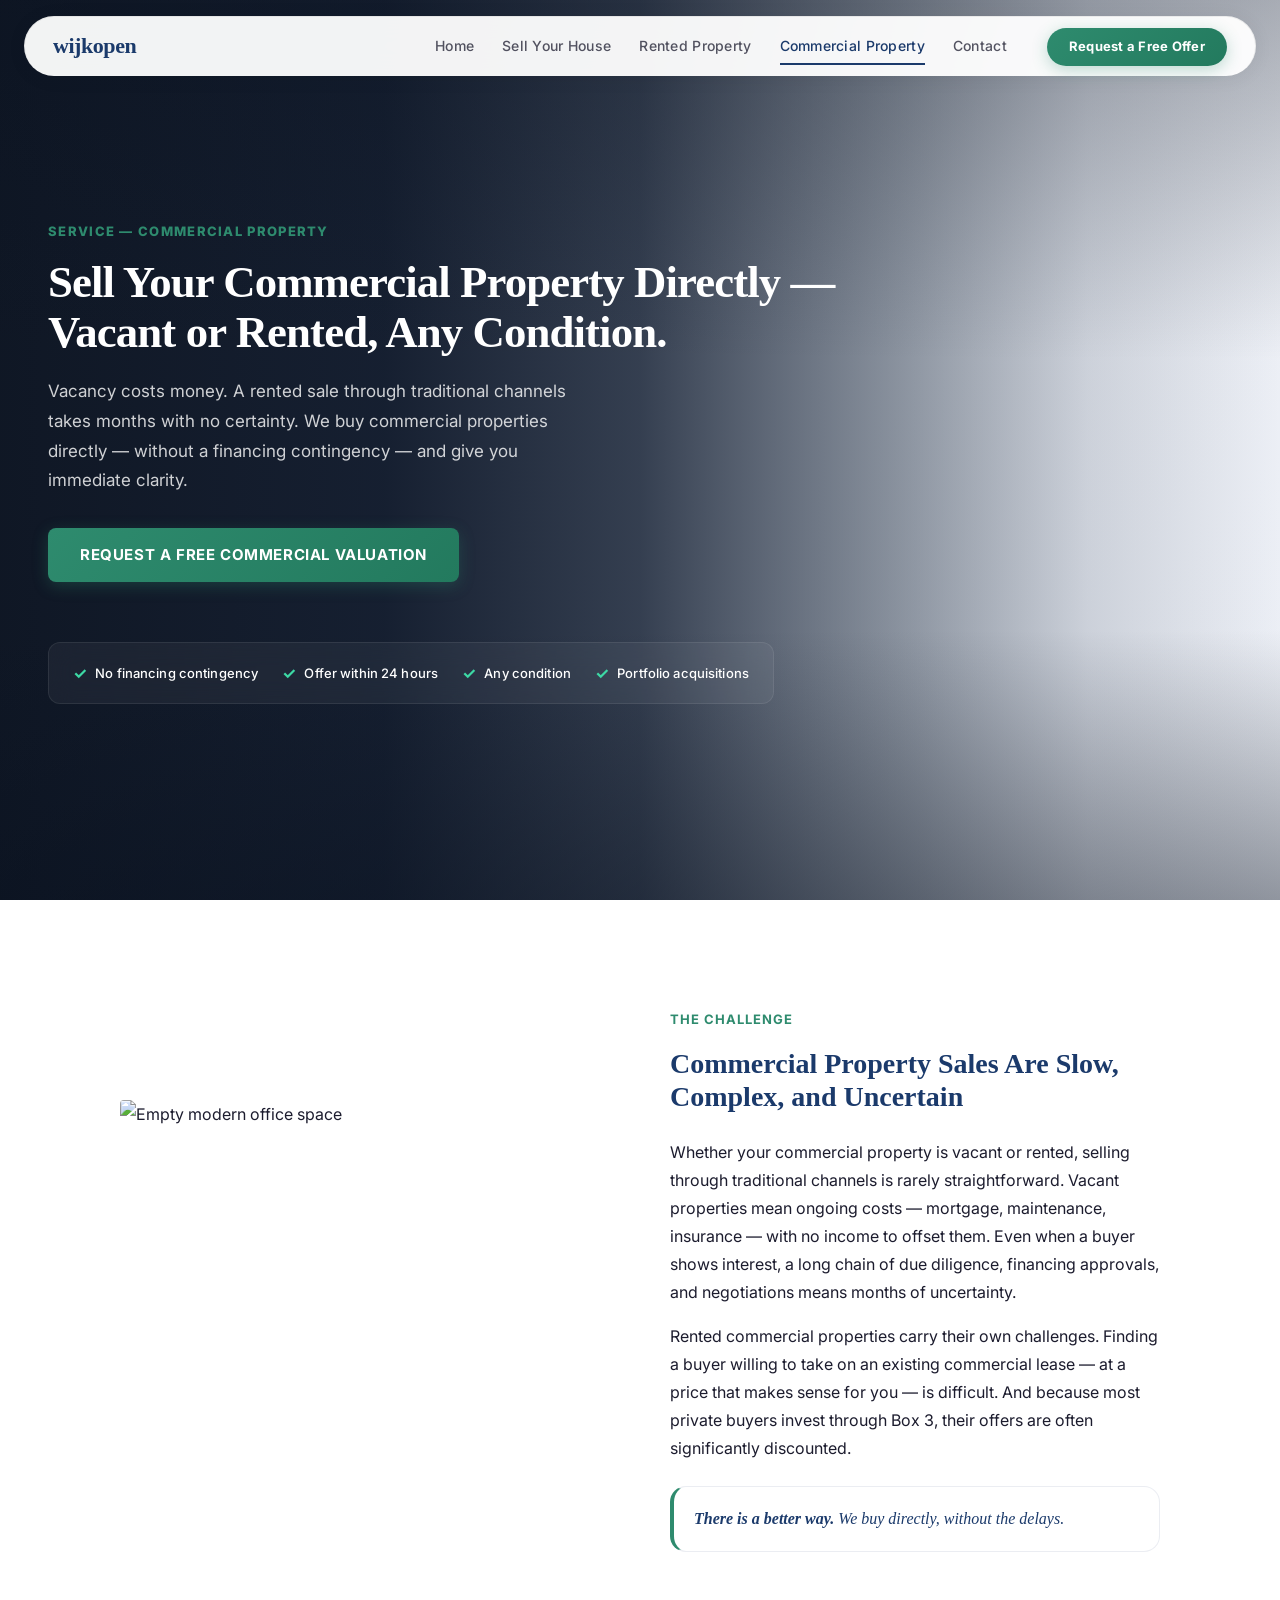
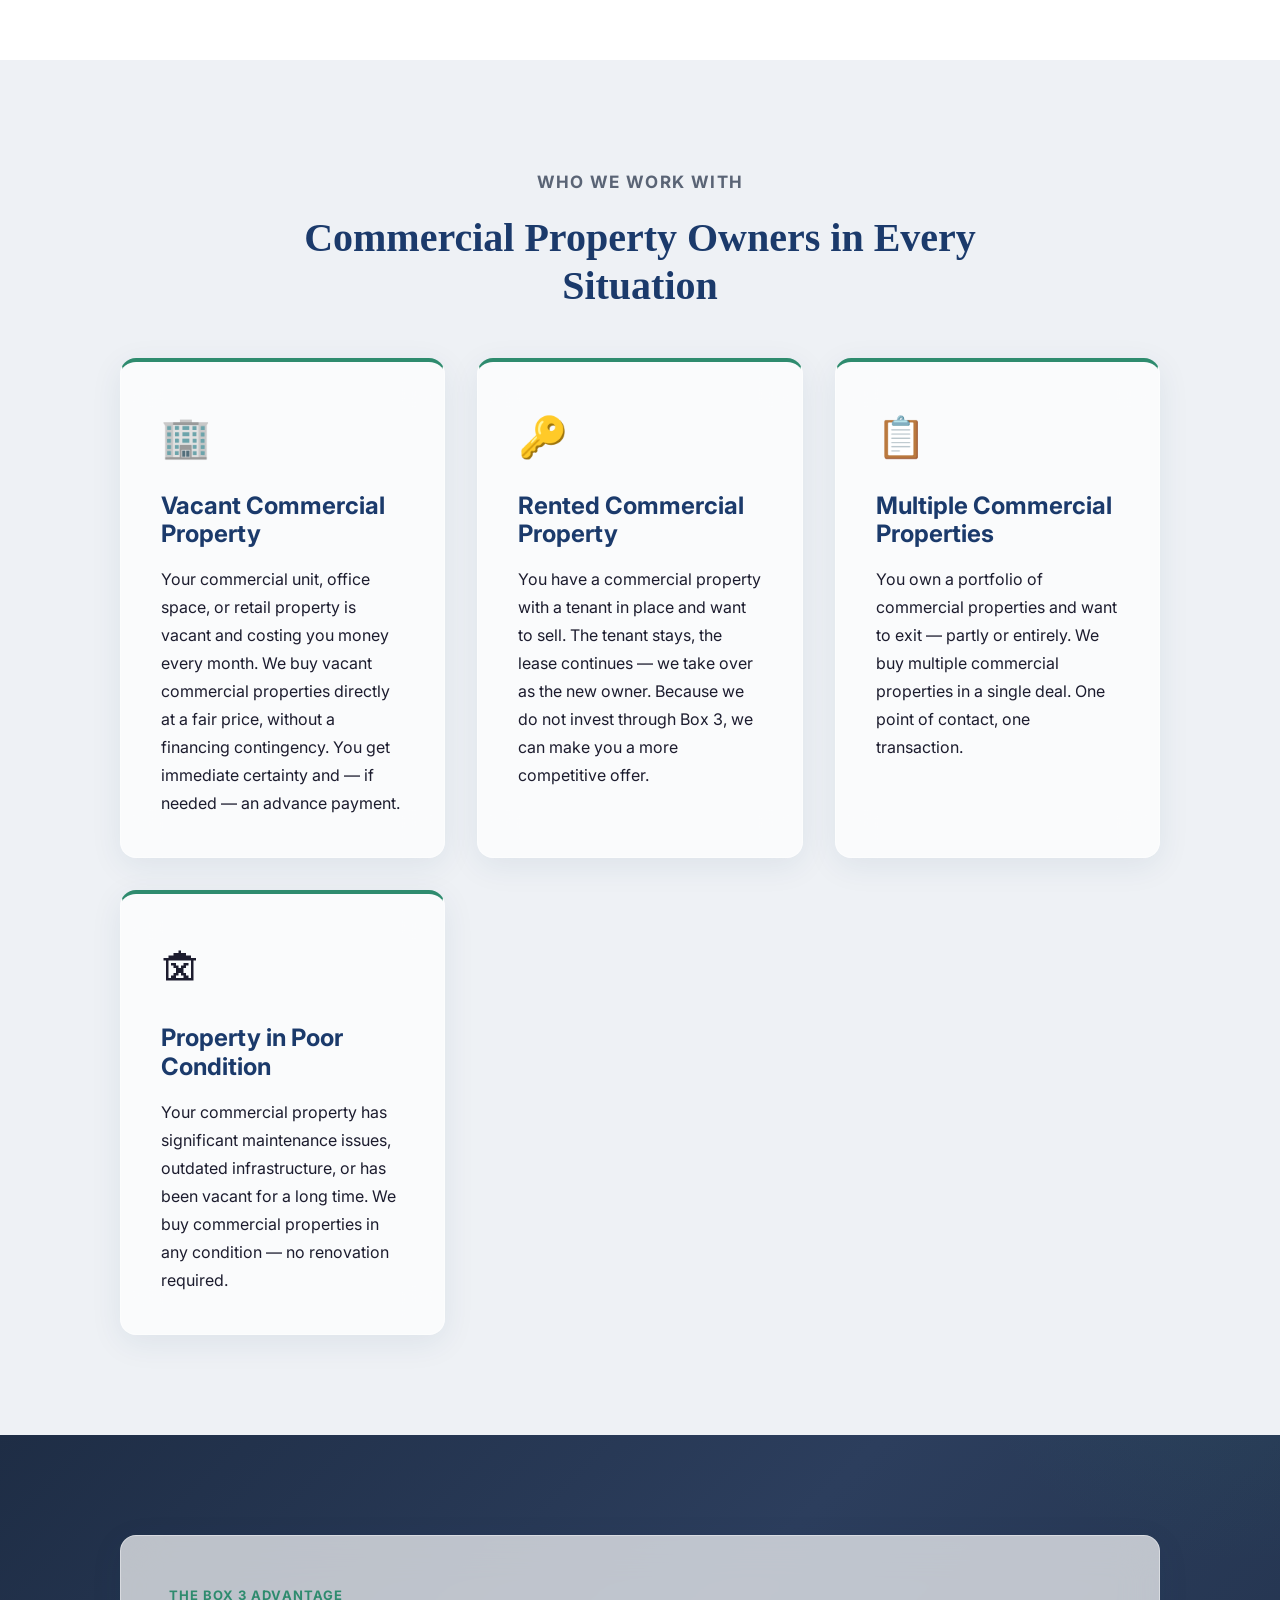
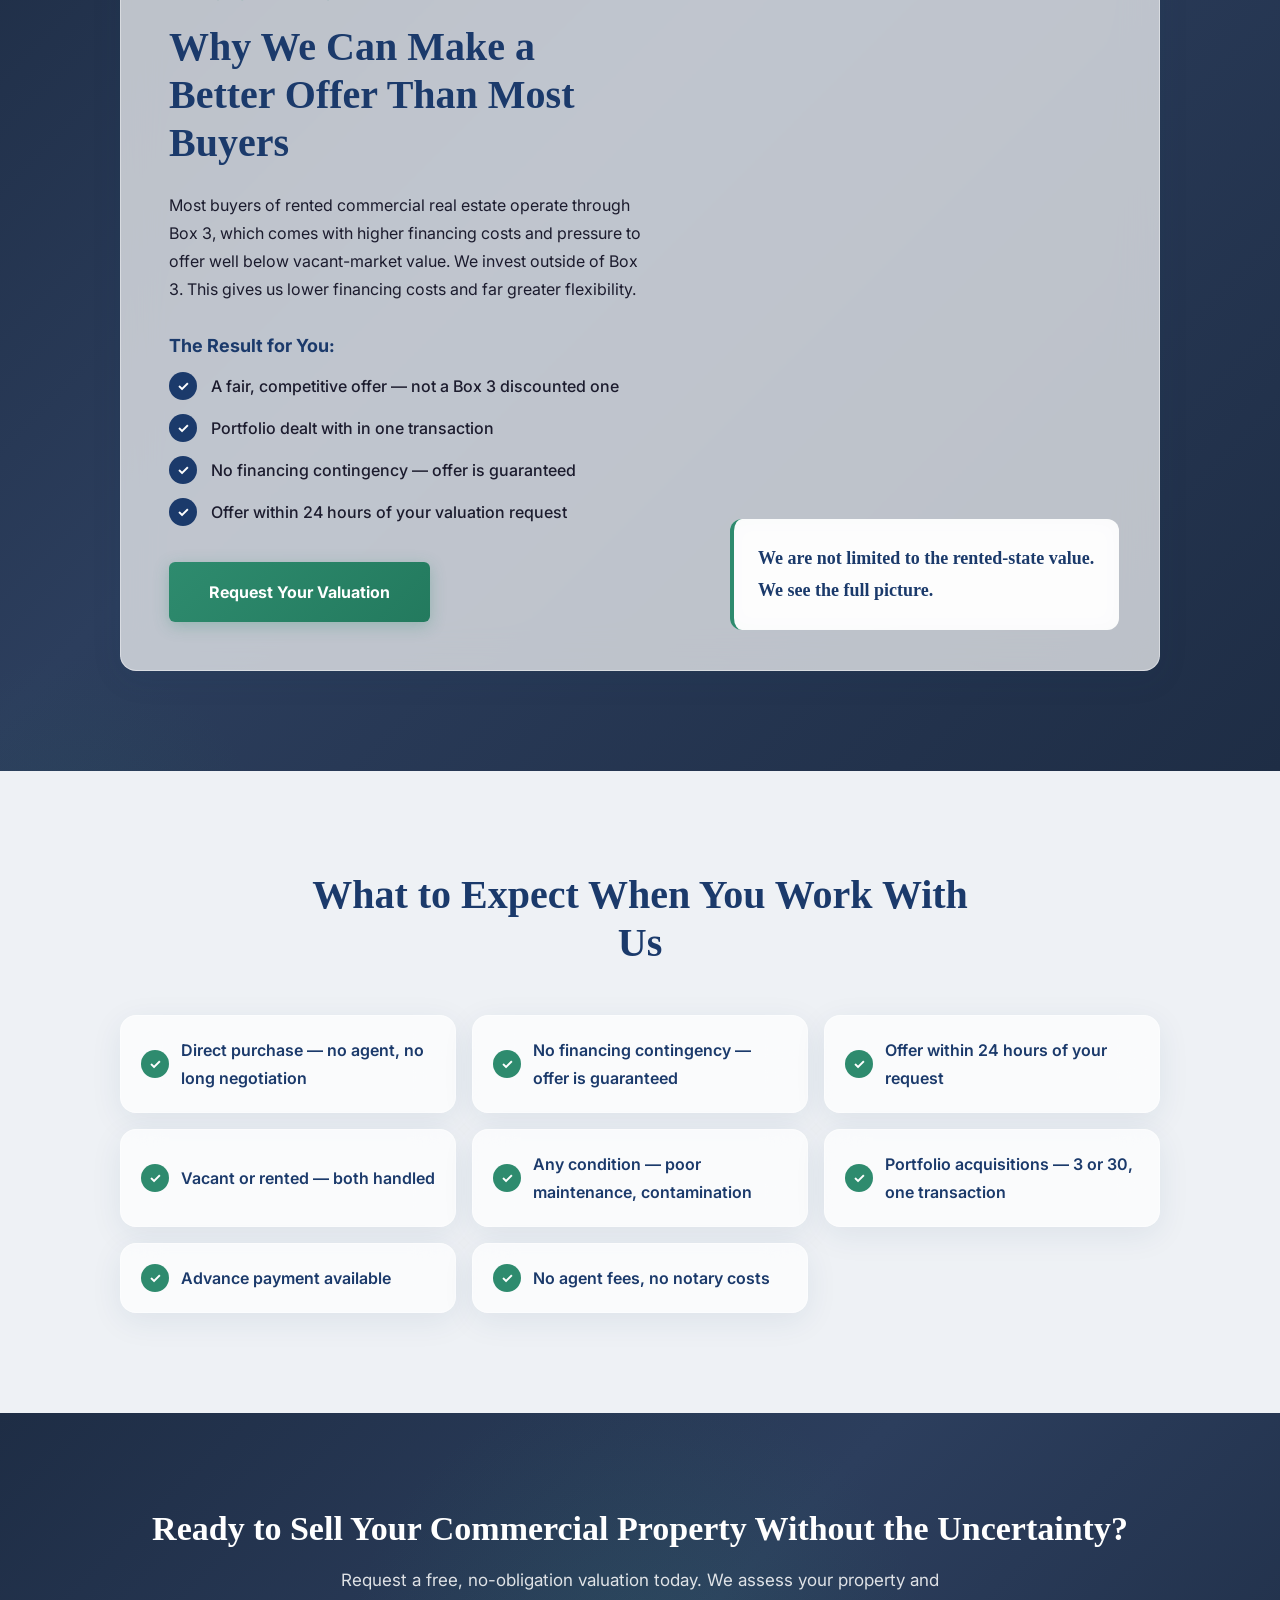
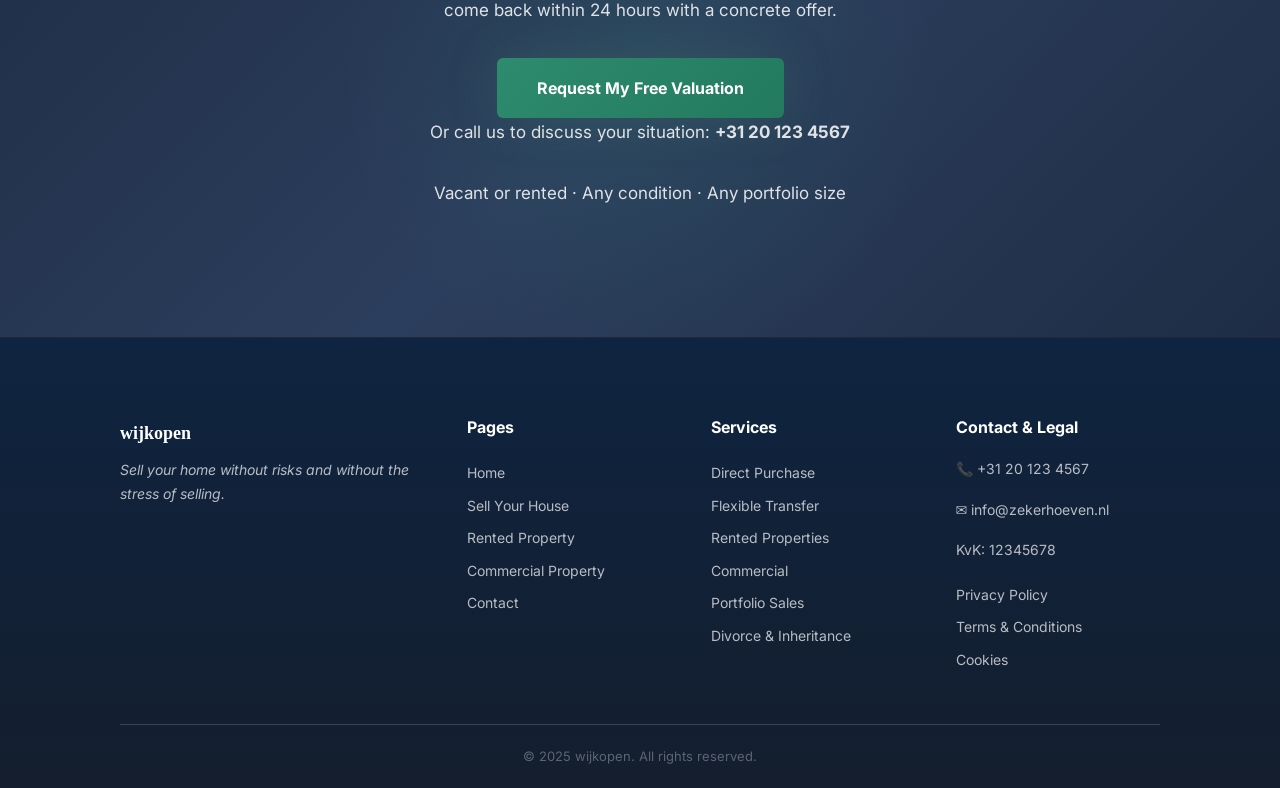
==== commit b7cbb757: "fixed the design of commercial property page" ====
--- a/commercial-property.html
+++ b/commercial-property.html
@@ -53,13 +53,19 @@
   <!-- ════ THE PROBLEM ════ -->
   <section class="section section--white">
     <div class="container">
-      <div class="fade-in" style="max-width:720px; margin:0 auto;">
-        <p class="eyebrow">The Challenge</p>
-        <h2>Commercial Property Sales Are Slow, Complex, and Uncertain</h2>
-        <p>Whether your commercial property is vacant or rented, selling through traditional channels is rarely straightforward. Vacant properties mean ongoing costs — mortgage, maintenance, insurance — with no income to offset them. Even when a buyer shows interest, a long chain of due diligence, financing approvals, and negotiations means months of uncertainty.</p>
-        <p>Rented commercial properties carry their own challenges. Finding a buyer willing to take on an existing commercial lease — at a price that makes sense for you — is difficult. And because most private buyers invest through Box 3, their offers are often significantly discounted.</p>
-        <p><strong>There is a better way.</strong></p>
-        <hr style="border:none; border-top:2px solid var(--color-green); max-width:80px; margin:32px 0;">
+      <div class="split-img-section fade-in">
+        <div class="split-img-section__image">
+          <img src="https://images.unsplash.com/photo-1497366216548-37526070297c?auto=format&fit=crop&w=800&q=80" alt="Empty modern office space">
+        </div>
+        <div class="split-img-section__content">
+          <p class="eyebrow">The Challenge</p>
+          <h2>Commercial Property Sales Are Slow, Complex, and Uncertain</h2>
+          <p>Whether your commercial property is vacant or rented, selling through traditional channels is rarely straightforward. Vacant properties mean ongoing costs — mortgage, maintenance, insurance — with no income to offset them. Even when a buyer shows interest, a long chain of due diligence, financing approvals, and negotiations means months of uncertainty.</p>
+          <p>Rented commercial properties carry their own challenges. Finding a buyer willing to take on an existing commercial lease — at a price that makes sense for you — is difficult. And because most private buyers invest through Box 3, their offers are often significantly discounted.</p>
+          <div class="pull-quote" style="margin-top:24px; padding:20px;">
+            <p class="pull-quote__text" style="font-size:16px; margin:0; color:var(--color-navy);"><strong>There is a better way.</strong> We buy directly, without the delays.</p>
+          </div>
+        </div>
       </div>
     </div>
   </section>
@@ -71,72 +77,98 @@
         <p class="eyebrow">Who We Work With</p>
         <h2>Commercial Property Owners in Every Situation</h2>
       </div>
-      <div class="who-grid fade-in">
-        <div class="who-card">
-          <div class="who-card__icon">🏢</div>
-          <h3 class="who-card__title">Vacant Commercial Property</h3>
-          <p>Your commercial unit, office space, or retail property is vacant and costing you money every month. We buy vacant commercial properties directly at a fair price, without a financing contingency. You get immediate certainty and — if needed — an advance payment.</p>
-        </div>
-        <div class="who-card">
-          <div class="who-card__icon">🔑</div>
-          <h3 class="who-card__title">Rented Commercial Property</h3>
-          <p>You have a commercial property with a tenant in place and want to sell. The tenant stays, the lease continues — we take over as the new owner. Because we do not invest through Box 3, we can make you a more competitive offer.</p>
-        </div>
-        <div class="who-card">
-          <div class="who-card__icon">📋</div>
-          <h3 class="who-card__title">Multiple Commercial Properties</h3>
-          <p>You own a portfolio of commercial properties and want to exit — partly or entirely. We buy multiple commercial properties in a single deal. One point of contact, one transaction.</p>
-        </div>
-        <div class="who-card">
-          <div class="who-card__icon">🏚</div>
-          <h3 class="who-card__title">Property in Poor Condition</h3>
-          <p>Your commercial property has significant maintenance issues, outdated infrastructure, or has been vacant for a long time. We buy commercial properties in any condition — no renovation required.</p>
+      <div class="feature-cards-grid fade-in" style="display: grid; grid-template-columns: repeat(auto-fit, minmax(320px, 1fr)); gap: 32px;">
+        <div class="glass-card" style="padding: 40px; border-top: 4px solid var(--color-green);">
+          <div style="font-size: 40px; margin-bottom: 20px;">🏢</div>
+          <h3 style="color:var(--color-navy); margin-bottom:16px;">Vacant Commercial Property</h3>
+          <p style="margin-bottom:0;">Your commercial unit, office space, or retail property is vacant and costing you money every month. We buy vacant commercial properties directly at a fair price, without a financing contingency. You get immediate certainty and — if needed — an advance payment.</p>
+        </div>
+        <div class="glass-card" style="padding: 40px; border-top: 4px solid var(--color-green);">
+          <div style="font-size: 40px; margin-bottom: 20px;">🔑</div>
+          <h3 style="color:var(--color-navy); margin-bottom:16px;">Rented Commercial Property</h3>
+          <p style="margin-bottom:0;">You have a commercial property with a tenant in place and want to sell. The tenant stays, the lease continues — we take over as the new owner. Because we do not invest through Box 3, we can make you a more competitive offer.</p>
+        </div>
+        <div class="glass-card" style="padding: 40px; border-top: 4px solid var(--color-green);">
+          <div style="font-size: 40px; margin-bottom: 20px;">📋</div>
+          <h3 style="color:var(--color-navy); margin-bottom:16px;">Multiple Commercial Properties</h3>
+          <p style="margin-bottom:0;">You own a portfolio of commercial properties and want to exit — partly or entirely. We buy multiple commercial properties in a single deal. One point of contact, one transaction.</p>
+        </div>
+        <div class="glass-card" style="padding: 40px; border-top: 4px solid var(--color-green);">
+          <div style="font-size: 40px; margin-bottom: 20px;">🏚</div>
+          <h3 style="color:var(--color-navy); margin-bottom:16px;">Property in Poor Condition</h3>
+          <p style="margin-bottom:0;">Your commercial property has significant maintenance issues, outdated infrastructure, or has been vacant for a long time. We buy commercial properties in any condition — no renovation required.</p>
         </div>
       </div>
     </div>
   </section>
 
   <!-- ════ BOX 3 ADVANTAGE ════ -->
-  <section class="section section--gradient" id="advantage">
-    <div class="container">
-      <div class="fade-in">
-        <p class="eyebrow" style="color:var(--color-green);">The Box 3 Advantage</p>
-        <h2 style="color:#fff;">Why We Can Make a Better Offer Than Most Commercial Property Buyers</h2>
-        <p style="color:rgba(255,255,255,0.85); max-width:720px; font-size:17px;">Most buyers of rented commercial real estate operate through Box 3, which comes with higher financing costs and pressure to offer well below vacant-market value. We invest outside of Box 3. This gives us lower financing costs and far greater flexibility.</p>
-
-        <blockquote style="font-family:var(--font-display); font-style:italic; font-size:24px; color:#fff; margin:36px 0; max-width:640px; line-height:1.4; border-left:4px solid var(--color-green); padding-left:24px;">
-          We are not limited to the rented-state value. We see the full picture — and your offer reflects that.
-        </blockquote>
-
-        <h3 style="color:#fff; font-size:18px; margin-bottom:16px;">The Result for You:</h3>
-        <div class="benefits-grid" style="max-width:700px;">
-          <div class="benefit-item"><span class="benefit-check">✓</span><span style="color:rgba(255,255,255,0.85);">A fair, competitive offer — not a Box 3 discounted one</span></div>
-          <div class="benefit-item"><span class="benefit-check">✓</span><span style="color:rgba(255,255,255,0.85);">Portfolio dealt with in one transaction</span></div>
-          <div class="benefit-item"><span class="benefit-check">✓</span><span style="color:rgba(255,255,255,0.85);">No financing contingency — offer is guaranteed</span></div>
-          <div class="benefit-item"><span class="benefit-check">✓</span><span style="color:rgba(255,255,255,0.85);">Offer within 24 hours of your valuation request</span></div>
-        </div>
-        <div style="margin-top:36px;">
-          <a href="contact.html" class="btn btn-primary btn-lg btn-glow">Request Your Valuation</a>
+  <section class="section section--gradient" id="advantage" style="padding: 100px 0;">
+    <div class="container">
+      <div class="glass-card fade-in" style="padding: 0; overflow: hidden; display: flex; flex-wrap: wrap;">
+        <div style="flex: 1 1 500px; padding: 48px;">
+          <p class="eyebrow" style="color:var(--color-green);">The Box 3 Advantage</p>
+          <h2 style="color:var(--color-navy); margin-bottom: 24px;">Why We Can Make a Better Offer Than Most Buyers</h2>
+          <p style="color:var(--color-text); font-size:16px; margin-bottom: 24px;">Most buyers of rented commercial real estate operate through Box 3, which comes with higher financing costs and pressure to offer well below vacant-market value. We invest outside of Box 3. This gives us lower financing costs and far greater flexibility.</p>
+          <h3 style="color:var(--color-navy); margin:32px 0 16px; font-size:18px;">The Result for You:</h3>
+          <ul class="check-list">
+            <li><span class="check-list__icon">✓</span> A fair, competitive offer — not a Box 3 discounted one</li>
+            <li><span class="check-list__icon">✓</span> Portfolio dealt with in one transaction</li>
+            <li><span class="check-list__icon">✓</span> No financing contingency — offer is guaranteed</li>
+            <li><span class="check-list__icon">✓</span> Offer within 24 hours of your valuation request</li>
+          </ul>
+          <div style="margin-top:36px;">
+            <a href="contact.html" class="btn btn-primary btn-lg btn-glow">Request Your Valuation</a>
+          </div>
+        </div>
+        <div style="flex: 1 1 400px; min-height: 400px; background-image: url('https://images.unsplash.com/photo-1486406146926-c627a92ad1ab?auto=format&fit=crop&w=800&q=80'); background-size: cover; background-position: center; position:relative;">
+          <div style="position:absolute; bottom:40px; left:40px; right:40px; background:rgba(255,255,255,0.9); backdrop-filter:blur(10px); padding:24px; border-radius:12px; border-left:4px solid var(--color-green);">
+            <p style="font-family:var(--font-display); font-weight:700; font-size:18px; color:var(--color-navy); margin:0;">We are not limited to the rented-state value. We see the full picture.</p>
+          </div>
         </div>
       </div>
     </div>
   </section>
 
   <!-- ════ BENEFITS ════ -->
-  <section class="section section--white">
+  <section class="section section--bg-alt">
     <div class="container">
       <div class="section-header fade-in">
         <h2>What to Expect When You Work With Us</h2>
       </div>
-      <div class="benefits-grid fade-in" style="max-width:800px; margin:0 auto;">
-        <div class="benefit-item"><span class="benefit-check">✓</span><span>Direct purchase — no agent, no long negotiation</span></div>
-        <div class="benefit-item"><span class="benefit-check">✓</span><span>No financing contingency — offer is guaranteed</span></div>
-        <div class="benefit-item"><span class="benefit-check">✓</span><span>Offer within 24 hours of your request</span></div>
-        <div class="benefit-item"><span class="benefit-check">✓</span><span>Vacant or rented — both handled</span></div>
-        <div class="benefit-item"><span class="benefit-check">✓</span><span>Any condition — poor maintenance, contamination</span></div>
-        <div class="benefit-item"><span class="benefit-check">✓</span><span>Portfolio acquisitions — 3 or 30, one transaction</span></div>
-        <div class="benefit-item"><span class="benefit-check">✓</span><span>Advance payment available</span></div>
-        <div class="benefit-item"><span class="benefit-check">✓</span><span>No agent fees, no notary costs</span></div>
+      <div class="fade-in" style="display: grid; grid-template-columns: repeat(auto-fit, minmax(300px, 1fr)); gap: 16px;">
+        <div class="glass-card" style="padding:20px; display:flex; align-items:center; gap:12px;">
+          <span style="display:flex; align-items:center; justify-content:center; width:28px; height:28px; background:var(--color-green); color:#fff; border-radius:50%; font-size:14px; font-weight:bold; flex-shrink:0;">✓</span>
+          <span style="font-weight:600; color:var(--color-navy);">Direct purchase — no agent, no long negotiation</span>
+        </div>
+        <div class="glass-card" style="padding:20px; display:flex; align-items:center; gap:12px;">
+          <span style="display:flex; align-items:center; justify-content:center; width:28px; height:28px; background:var(--color-green); color:#fff; border-radius:50%; font-size:14px; font-weight:bold; flex-shrink:0;">✓</span>
+          <span style="font-weight:600; color:var(--color-navy);">No financing contingency — offer is guaranteed</span>
+        </div>
+        <div class="glass-card" style="padding:20px; display:flex; align-items:center; gap:12px;">
+          <span style="display:flex; align-items:center; justify-content:center; width:28px; height:28px; background:var(--color-green); color:#fff; border-radius:50%; font-size:14px; font-weight:bold; flex-shrink:0;">✓</span>
+          <span style="font-weight:600; color:var(--color-navy);">Offer within 24 hours of your request</span>
+        </div>
+        <div class="glass-card" style="padding:20px; display:flex; align-items:center; gap:12px;">
+          <span style="display:flex; align-items:center; justify-content:center; width:28px; height:28px; background:var(--color-green); color:#fff; border-radius:50%; font-size:14px; font-weight:bold; flex-shrink:0;">✓</span>
+          <span style="font-weight:600; color:var(--color-navy);">Vacant or rented — both handled</span>
+        </div>
+        <div class="glass-card" style="padding:20px; display:flex; align-items:center; gap:12px;">
+          <span style="display:flex; align-items:center; justify-content:center; width:28px; height:28px; background:var(--color-green); color:#fff; border-radius:50%; font-size:14px; font-weight:bold; flex-shrink:0;">✓</span>
+          <span style="font-weight:600; color:var(--color-navy);">Any condition — poor maintenance, contamination</span>
+        </div>
+        <div class="glass-card" style="padding:20px; display:flex; align-items:center; gap:12px;">
+          <span style="display:flex; align-items:center; justify-content:center; width:28px; height:28px; background:var(--color-green); color:#fff; border-radius:50%; font-size:14px; font-weight:bold; flex-shrink:0;">✓</span>
+          <span style="font-weight:600; color:var(--color-navy);">Portfolio acquisitions — 3 or 30, one transaction</span>
+        </div>
+        <div class="glass-card" style="padding:20px; display:flex; align-items:center; gap:12px;">
+          <span style="display:flex; align-items:center; justify-content:center; width:28px; height:28px; background:var(--color-green); color:#fff; border-radius:50%; font-size:14px; font-weight:bold; flex-shrink:0;">✓</span>
+          <span style="font-weight:600; color:var(--color-navy);">Advance payment available</span>
+        </div>
+        <div class="glass-card" style="padding:20px; display:flex; align-items:center; gap:12px;">
+          <span style="display:flex; align-items:center; justify-content:center; width:28px; height:28px; background:var(--color-green); color:#fff; border-radius:50%; font-size:14px; font-weight:bold; flex-shrink:0;">✓</span>
+          <span style="font-weight:600; color:var(--color-navy);">No agent fees, no notary costs</span>
+        </div>
       </div>
     </div>
   </section>
--- a/css/styles.css
+++ b/css/styles.css
@@ -3,13 +3,13 @@
    ======================================== */
 
 :root {
-  --color-navy: #2C3E5D;
-  --color-navy-deep: #1E2D45;
-  --color-navy-card: #334D6E;
-  --color-green: #4A7C6F;
-  --color-green-hover: #3D6860;
-  --color-green-active: #2E5248;
-  --color-green-light: #E8F0EE;
+  --color-navy: #1B3A6B;
+  --color-navy-deep: #0F2440;
+  --color-navy-card: #264E80;
+  --color-green: #2E8B6E;
+  --color-green-hover: #237A5E;
+  --color-green-active: #1A6349;
+  --color-green-light: #DFF5EC;
   --color-bg: #F4F6F9;
   --color-bg-alt: #EEF1F5;
   --color-white: #FFFFFF;
@@ -382,7 +382,7 @@
 /* Success Page */
 .success-page {
   min-height:100vh; display:flex; align-items:center; justify-content:center;
-  background:var(--color-bg); margin-top:var(--nav-height);
+  background:var(--color-bg); padding-top:80px;
 }
 .success-card {
   background:var(--color-white); border-radius:16px; padding:60px;
--- a/css/modern.css
+++ b/css/modern.css
@@ -3,128 +3,218 @@
 /* Smooth global feel */
 body { background: linear-gradient(135deg, #f0f2f7 0%, #e8ecf4 50%, #f4f6f9 100%); }
 
-/* Nav glassmorphism */
+/* ═══ FLOATING PILL NAVBAR ═══ */
 .nav {
-  background: rgba(30, 45, 69, 0.92);
+  position: fixed;
+  top: 16px;
+  left: 50%;
+  transform: translateX(-50%);
+  width: calc(100% - 48px);
+  max-width: 1240px;
+  height: 60px;
+  background: rgba(255, 255, 255, 0.95);
   backdrop-filter: blur(20px);
   -webkit-backdrop-filter: blur(20px);
-  border-bottom: 1px solid rgba(255,255,255,0.08);
+  border-radius: 100px;
+  border: 1px solid rgba(0, 0, 0, 0.06);
+  box-shadow: 0 2px 20px rgba(0, 0, 0, 0.06);
+  z-index: 1000;
+  transition: box-shadow 0.3s ease, background 0.3s ease;
+  padding: 0 8px;
+  border-bottom: none;
 }
 .nav--scrolled {
-  background: rgba(30, 45, 69, 0.98);
-  box-shadow: 0 4px 30px rgba(0,0,0,0.25);
-}
-
-/* ═══ HERO — MODERN REDESIGN ═══ */
+  background: rgba(255, 255, 255, 0.98);
+  box-shadow: 0 4px 30px rgba(0, 0, 0, 0.1);
+}
+.nav .container {
+  padding: 0 20px;
+  max-width: 100%;
+}
+/* Logo — dark navy */
+.nav__logo {
+  color: var(--color-navy) !important;
+  font-size: 22px;
+  font-weight: 800;
+  letter-spacing: -0.02em;
+}
+/* Nav links — dark text */
+.nav__links a:not(.btn) {
+  color: var(--color-text) !important;
+  font-size: 14px;
+  font-weight: 500;
+  opacity: 0.75;
+  transition: opacity 0.2s;
+}
+.nav__links a:not(.btn):hover,
+.nav__links a:not(.btn).active {
+  opacity: 1;
+  color: var(--color-navy) !important;
+}
+.nav__links a:not(.btn)::after {
+  background: var(--color-navy);
+  height: 2px;
+  bottom: -2px;
+}
+/* Nav CTA buttons — pill style */
+.nav__cta {
+  display: flex;
+  gap: 8px;
+  align-items: center;
+}
+.nav__cta .btn {
+  border-radius: 100px !important;
+  font-size: 13px;
+  padding: 8px 22px;
+  height: 38px;
+  min-height: 38px;
+}
+/* Hamburger — dark for white navbar */
+.hamburger span {
+  background: var(--color-navy) !important;
+}
+
+/* ═══ HERO — SPLIT OVERLAY DESIGN ═══ */
 .hero {
   min-height: 100vh;
   overflow: hidden;
   position: relative;
-}
-/* Animated gradient mesh overlay */
+  margin-top: 0 !important;
+  padding-top: 0;
+  display: flex;
+  align-items: center;
+}
+.hero--short {
+  padding-top: 0;
+}
+/* Left-to-right gradient: solid dark left → transparent right */
+.hero__overlay {
+  background: linear-gradient(
+    to right,
+    rgba(8, 16, 30, 0.97) 0%,
+    rgba(10, 20, 38, 0.95) 30%,
+    rgba(12, 24, 44, 0.82) 50%,
+    rgba(15, 30, 50, 0.45) 70%,
+    rgba(20, 36, 60, 0.15) 85%,
+    transparent 100%
+  );
+  opacity: 1;
+}
+/* Subtle color tint over the image area */
 .hero::before {
   content: '';
   position: absolute;
   inset: 0;
-  background:
-    radial-gradient(ellipse at 20% 50%, rgba(74,124,111,0.25) 0%, transparent 50%),
-    radial-gradient(ellipse at 80% 20%, rgba(44,62,93,0.3) 0%, transparent 50%),
-    radial-gradient(ellipse at 60% 80%, rgba(74,124,111,0.15) 0%, transparent 50%);
+  background: linear-gradient(
+    180deg,
+    rgba(8, 16, 30, 0.3) 0%,
+    transparent 40%,
+    transparent 70%,
+    rgba(8, 16, 30, 0.4) 100%
+  );
   z-index: 2;
-  animation: heroMesh 12s ease-in-out infinite alternate;
-}
-@keyframes heroMesh {
-  0% { opacity: 0.7; }
-  100% { opacity: 1; }
-}
-/* Dark overlay for strong text contrast */
-.hero__overlay {
-  background: linear-gradient(160deg, rgba(14,22,36,0.88) 0%, rgba(30,45,69,0.78) 40%, rgba(14,22,36,0.85) 100%);
-  opacity: 1;
-}
-/* Decorative geometric shapes */
-.hero::after {
-  content: '';
-  position: absolute;
-  top: 10%;
-  right: 5%;
-  width: 400px;
-  height: 400px;
-  border: 1px solid rgba(74,124,111,0.15);
-  border-radius: 50%;
-  z-index: 2;
-  animation: heroCircle 20s linear infinite;
-}
-@keyframes heroCircle {
-  0% { transform: rotate(0deg) scale(1); }
-  50% { transform: rotate(180deg) scale(1.1); }
-  100% { transform: rotate(360deg) scale(1); }
-}
-/* Hero content — solid white for max readability */
+  pointer-events: none;
+}
+/* No decorative circle for this layout */
+.hero::after { display: none !important; }
+/* Hero container — aligned with the navbar (1240px centered) */
+.hero .container {
+  max-width: 1240px !important;
+  width: calc(100% - 48px) !important;
+  margin: 0 auto !important;
+  padding: 0 24px !important;
+  display: flex;
+  align-items: center;
+  justify-content: flex-start;
+}
 .hero__content {
   position: relative;
   z-index: 3;
+  width: 70%;
+  max-width: 70%;
+  margin: 0;
+  text-align: left;
+  padding-top: 100px;
+  padding-bottom: 80px;
+}
+/* Override the --center variant to also be left-aligned */
+.hero--center .hero__content {
+  margin: 0;
+  text-align: left;
+}
+.hero--center .hero__content p {
+  margin-left: 0;
+  margin-right: 0;
 }
 .hero__content h1 {
-  font-size: clamp(38px, 5vw, 66px);
+  font-size: clamp(30px, 3.5vw, 46px);
   color: #ffffff;
-  text-shadow: 0 2px 20px rgba(0,0,0,0.3);
   -webkit-text-fill-color: #ffffff;
   background: none;
+  text-shadow: none;
   line-height: 1.1;
   letter-spacing: -0.02em;
   margin-bottom: 20px;
+  font-weight: 700;
 }
 .hero__content p {
-  color: rgba(255,255,255,0.92);
-  font-size: 19px;
-  text-shadow: 0 1px 8px rgba(0,0,0,0.2);
-  line-height: 1.7;
-}
-/* Eyebrow pill badge */
+  color: rgba(255,255,255,0.8);
+  font-size: 17px;
+  text-shadow: none;
+  line-height: 1.75;
+  max-width: 520px;
+}
+/* Eyebrow — bright accent */
 .hero__content .eyebrow {
   display: inline-block;
-  background: rgba(74,124,111,0.2);
-  border: 1px solid rgba(74,124,111,0.4);
-  padding: 6px 18px;
-  border-radius: 50px;
-  color: #7ec4b2;
-  font-size: 12px;
-  letter-spacing: 0.12em;
-  margin-bottom: 20px;
-  backdrop-filter: blur(8px);
-}
-/* Trust strip glassmorphism */
+  background: none;
+  border: none;
+  padding: 0;
+  border-radius: 0;
+  color: var(--color-green);
+  font-size: 13px;
+  font-weight: 800;
+  letter-spacing: 0.1em;
+  margin-bottom: 16px;
+  backdrop-filter: none;
+  text-transform: uppercase;
+}
+/* Trust strip */
 .trust-strip {
-  background: rgba(255,255,255,0.06);
-  backdrop-filter: blur(20px);
-  -webkit-backdrop-filter: blur(20px);
-  border: 1px solid rgba(255,255,255,0.1);
-  border-radius: 16px;
-  padding: 18px 28px;
+  background: rgba(255,255,255,0.05);
+  backdrop-filter: blur(12px);
+  -webkit-backdrop-filter: blur(12px);
+  border: 1px solid rgba(255,255,255,0.08);
+  border-radius: 12px;
+  padding: 16px 24px;
+  display: inline-flex;
+  gap: 24px;
 }
 .trust-strip__item {
   font-size: 13px;
   font-weight: 500;
-  letter-spacing: 0.02em;
+  letter-spacing: 0.01em;
 }
 .trust-strip__check {
-  color: #7ec4b2;
+  color: #3DD9A5;
   font-size: 16px;
 }
-/* Short hero variant */
+/* Short hero variant (service/contact pages) */
 .hero--short {
-  min-height: 380px;
-  display: flex;
-  align-items: center;
-}
-.hero--short::after { display: none; }
+  min-height: 400px;
+  display: flex;
+  align-items: center;
+}
+.hero--short .hero__content {
+  padding-top: 80px;
+  padding-bottom: 60px;
+}
 .hero--short .hero__content h1 {
-  font-size: clamp(32px, 4vw, 52px);
+  font-size: clamp(30px, 3.5vw, 48px);
 }
 /* Scroll link */
 .hero__scroll-link {
-  color: rgba(255,255,255,0.8);
+  color: rgba(255,255,255,0.7);
   font-size: 14px;
   font-weight: 500;
   transition: color 0.2s;
@@ -132,18 +222,94 @@
   align-items: center;
   gap: 6px;
 }
-.hero__scroll-link:hover { color: #7ec4b2; }
+.hero__scroll-link:hover { color: #3DD9A5; }
 /* Hero actions */
 .hero__actions {
   display: flex;
-  gap: 20px;
-  align-items: center;
-  margin-bottom: 8px;
+  gap: 16px;
+  align-items: center;
+  margin-bottom: 12px;
 }
 .hero__actions .btn-primary {
+  font-size: 15px;
+  padding: 14px 32px;
+  border-radius: 8px;
+  text-transform: uppercase;
+  letter-spacing: 0.04em;
+  font-weight: 700;
+}
+
+/* ═══ SPLIT IMAGE SECTION ═══ */
+.split-img-section {
+  display: grid;
+  grid-template-columns: 1fr 1fr;
+  gap: 60px;
+  align-items: center;
+}
+.split-img-section__image img {
+  width: 100%;
+  height: 100%;
+  min-height: 360px;
+  object-fit: cover;
+  border-radius: 4px 4px 80px 4px;
+  display: block;
+}
+.split-img-section__content {
+  padding: 8px 0;
+}
+.split-img-section__content h2 {
+  font-size: 28px;
+  margin-bottom: 24px;
+  color: var(--color-navy);
+}
+/* Reversed variant: content left, image right */
+.split-img-section--reverse {
+  direction: rtl;
+}
+.split-img-section--reverse > * {
+  direction: ltr;
+}
+
+/* ═══ CHECK LIST ═══ */
+.check-list {
+  list-style: none;
+  padding: 0;
+  margin: 0;
+  display: flex;
+  flex-direction: column;
+  gap: 14px;
+}
+.check-list li {
+  display: flex;
+  align-items: center;
+  gap: 14px;
   font-size: 16px;
-  padding: 16px 36px;
-  border-radius: 12px;
+  color: var(--color-text);
+  font-weight: 500;
+}
+.check-list__icon {
+  display: flex;
+  align-items: center;
+  justify-content: center;
+  width: 28px;
+  height: 28px;
+  min-width: 28px;
+  border-radius: 50%;
+  background: var(--color-navy);
+  color: #fff;
+  font-size: 14px;
+  font-weight: 700;
+}
+
+@media (max-width: 768px) {
+  .split-img-section {
+    grid-template-columns: 1fr;
+    gap: 32px;
+  }
+  .split-img-section__image img {
+    min-height: 240px;
+    border-radius: 16px;
+  }
 }
 
 /* ═══ IMAGE CARDS ═══ */
@@ -153,12 +319,12 @@
   overflow: hidden;
   background: #fff;
   border: 1px solid rgba(216,220,230,0.6);
-  box-shadow: 0 4px 20px rgba(44,62,93,0.08);
+  box-shadow: 0 4px 20px rgba(27,58,107,0.08);
   transition: transform 0.35s cubic-bezier(.22,.61,.36,1), box-shadow 0.35s ease;
 }
 .img-card:hover {
   transform: translateY(-8px);
-  box-shadow: 0 20px 50px rgba(44,62,93,0.18);
+  box-shadow: 0 20px 50px rgba(27,58,107,0.18);
   border-color: var(--color-green);
 }
 .img-card__image {
@@ -213,6 +379,86 @@
   gap: 28px;
   max-width: 800px;
   margin: 28px auto 0;
+}
+
+/* ═══ PROCESS CARDS ═══ */
+.process-cards {
+  display: grid;
+  grid-template-columns: repeat(4, 1fr);
+  gap: 24px;
+  position: relative;
+  padding: 20px 0;
+}
+/* Horizontal connecting line behind cards */
+.process-cards::before {
+  content: '';
+  position: absolute;
+  top: 72px;
+  left: 40px;
+  right: 40px;
+  height: 2px;
+  background: repeating-linear-gradient(
+    to right,
+    var(--color-green) 0, var(--color-green) 8px,
+    transparent 8px, transparent 16px
+  );
+  opacity: 0.3;
+  z-index: 0;
+}
+.process-card {
+  position: relative;
+  z-index: 1;
+  background: #fff;
+  border-radius: 16px;
+  padding: 32px 24px;
+  border-left: 4px solid var(--color-green);
+  box-shadow: 0 2px 16px rgba(0,0,0,0.05);
+  transition: transform 0.3s ease, box-shadow 0.3s ease;
+  opacity: 0;
+  transform: translateY(30px);
+}
+.process-card:hover {
+  transform: translateY(-6px);
+  box-shadow: 0 12px 32px rgba(0,0,0,0.1);
+}
+/* Stagger animation */
+.fade-in.visible .process-card:nth-child(1) { opacity:1; transform:translateY(0); transition: opacity 0.5s ease 0.05s, transform 0.5s ease 0.05s, box-shadow 0.3s ease; }
+.fade-in.visible .process-card:nth-child(2) { opacity:1; transform:translateY(0); transition: opacity 0.5s ease 0.15s, transform 0.5s ease 0.15s, box-shadow 0.3s ease; }
+.fade-in.visible .process-card:nth-child(3) { opacity:1; transform:translateY(0); transition: opacity 0.5s ease 0.25s, transform 0.5s ease 0.25s, box-shadow 0.3s ease; }
+.fade-in.visible .process-card:nth-child(4) { opacity:1; transform:translateY(0); transition: opacity 0.5s ease 0.35s, transform 0.5s ease 0.35s, box-shadow 0.3s ease; }
+
+/* Large number */
+.process-card__number {
+  font-family: var(--font-display);
+  font-size: 48px;
+  font-weight: 900;
+  background: linear-gradient(135deg, var(--color-green), var(--color-green-hover));
+  -webkit-background-clip: text;
+  -webkit-text-fill-color: transparent;
+  background-clip: text;
+  line-height: 1;
+  margin-bottom: 12px;
+}
+.process-card__title {
+  font-family: var(--font-display);
+  font-size: 17px;
+  font-weight: 700;
+  color: var(--color-navy);
+  margin-bottom: 8px;
+}
+.process-card__desc {
+  font-size: 14px;
+  color: var(--color-muted);
+  line-height: 1.6;
+  margin: 0;
+}
+
+@media (max-width: 1024px) {
+  .process-cards { grid-template-columns: repeat(2, 1fr); }
+  .process-cards::before { display: none; }
+}
+@media (max-width: 600px) {
+  .process-cards { grid-template-columns: 1fr; }
 }
 
 /* ═══ GLASS CARDS ═══ */
@@ -223,17 +469,17 @@
   border: 1px solid rgba(255,255,255,0.4);
   border-radius: 16px;
   padding: 36px;
-  box-shadow: 0 8px 32px rgba(44,62,93,0.08);
+  box-shadow: 0 8px 32px rgba(27,58,107,0.08);
   transition: transform 0.3s ease, box-shadow 0.3s ease;
 }
 .glass-card:hover {
   transform: translateY(-4px);
-  box-shadow: 0 16px 48px rgba(44,62,93,0.14);
+  box-shadow: 0 16px 48px rgba(27,58,107,0.14);
 }
 
 /* Glass dark variant */
 .glass-card--dark {
-  background: rgba(44,62,93,0.4);
+  background: rgba(27,58,107,0.4);
   border: 1px solid rgba(255,255,255,0.1);
 }
 .glass-card--dark h3, .glass-card--dark p { color: #fff; }
@@ -252,7 +498,7 @@
   width: 600px;
   height: 600px;
   border-radius: 50%;
-  background: radial-gradient(circle, rgba(74,124,111,0.12) 0%, transparent 70%);
+  background: radial-gradient(circle, rgba(46,139,110,0.12) 0%, transparent 70%);
 }
 .section--gradient::after {
   content: '';
@@ -262,13 +508,13 @@
   width: 400px;
   height: 400px;
   border-radius: 50%;
-  background: radial-gradient(circle, rgba(74,124,111,0.08) 0%, transparent 70%);
+  background: radial-gradient(circle, rgba(46,139,110,0.08) 0%, transparent 70%);
 }
 .section--gradient .container { position: relative; z-index: 1; }
 
 /* ═══ MODERN TESTIMONIALS ═══ */
 .testimonial {
-  background: rgba(44,62,93,0.6);
+  background: rgba(27,58,107,0.6);
   backdrop-filter: blur(12px);
   -webkit-backdrop-filter: blur(12px);
   border: 1px solid rgba(255,255,255,0.08);
@@ -276,8 +522,8 @@
   padding: 36px;
 }
 .testimonial:hover {
-  background: rgba(44,62,93,0.75);
-  border-color: rgba(74,124,111,0.3);
+  background: rgba(27,58,107,0.75);
+  border-color: rgba(46,139,110,0.3);
 }
 
 /* ═══ MODERN TILES ═══ */
@@ -294,7 +540,7 @@
   background: var(--color-green-light);
   border-color: var(--color-green);
   transform: translateY(-4px);
-  box-shadow: 0 8px 24px rgba(74,124,111,0.12);
+  box-shadow: 0 8px 24px rgba(46,139,110,0.12);
 }
 
 /* ═══ MODERN TIMELINE ═══ */
@@ -303,7 +549,7 @@
   height: 52px;
   font-size: 20px;
   background: linear-gradient(135deg, var(--color-green) 0%, var(--color-green-hover) 100%);
-  box-shadow: 0 4px 16px rgba(74,124,111,0.35);
+  box-shadow: 0 4px 16px rgba(46,139,110,0.35);
 }
 
 /* ═══ MODERN FORM ═══ */
@@ -313,7 +559,7 @@
   -webkit-backdrop-filter: blur(20px);
   border: 1px solid rgba(255,255,255,0.5);
   border-radius: 20px;
-  box-shadow: 0 8px 40px rgba(44,62,93,0.1);
+  box-shadow: 0 8px 40px rgba(27,58,107,0.1);
 }
 .form-group input, .form-group select, .form-group textarea {
   border-radius: 10px;
@@ -323,7 +569,7 @@
 }
 .form-group input:focus, .form-group select:focus, .form-group textarea:focus {
   border-color: var(--color-green);
-  box-shadow: 0 0 0 4px rgba(74,124,111,0.12);
+  box-shadow: 0 0 0 4px rgba(46,139,110,0.12);
   background: #fff;
 }
 
@@ -339,12 +585,12 @@
 .btn-primary {
   background: linear-gradient(135deg, var(--color-green) 0%, var(--color-green-hover) 100%);
   border: none;
-  box-shadow: 0 4px 16px rgba(74,124,111,0.3);
+  box-shadow: 0 4px 16px rgba(46,139,110,0.3);
   transition: all 0.25s ease;
 }
 .btn-primary:hover {
   background: linear-gradient(135deg, var(--color-green-hover) 0%, var(--color-green-active) 100%);
-  box-shadow: 0 6px 24px rgba(74,124,111,0.45);
+  box-shadow: 0 6px 24px rgba(46,139,110,0.45);
   transform: translateY(-2px);
 }
 .btn-primary:active { transform: translateY(0); }
@@ -382,7 +628,7 @@
   transform: translate(-50%, -50%);
   width: 600px; height: 600px;
   border-radius: 50%;
-  background: radial-gradient(circle, rgba(74,124,111,0.15) 0%, transparent 70%);
+  background: radial-gradient(circle, rgba(46,139,110,0.15) 0%, transparent 70%);
 }
 .cta-band .container { position: relative; z-index: 1; }
 
@@ -405,7 +651,7 @@
   border-radius: 16px;
   overflow: hidden;
   border: 1px solid rgba(216,220,230,0.5);
-  box-shadow: 0 4px 20px rgba(44,62,93,0.08);
+  box-shadow: 0 4px 20px rgba(27,58,107,0.08);
 }
 .compare-table th {
   background: linear-gradient(135deg, var(--color-navy) 0%, var(--color-navy-deep) 100%);
@@ -418,11 +664,11 @@
   backdrop-filter: blur(20px);
   -webkit-backdrop-filter: blur(20px);
   border: 1px solid rgba(255,255,255,0.5);
-  box-shadow: 0 20px 60px rgba(44,62,93,0.15);
+  box-shadow: 0 20px 60px rgba(27,58,107,0.15);
 }
 .success-check {
-  background: linear-gradient(135deg, var(--color-green-light) 0%, rgba(74,124,111,0.2) 100%);
-  box-shadow: 0 4px 20px rgba(74,124,111,0.2);
+  background: linear-gradient(135deg, var(--color-green-light) 0%, rgba(46,139,110,0.2) 100%);
+  box-shadow: 0 4px 20px rgba(46,139,110,0.2);
 }
 
 /* ═══ WHO CARDS MODERN ═══ */
@@ -439,14 +685,176 @@
 /* ═══ RESPONSIVE FIX ═══ */
 @media (max-width:1024px) {
   .img-cards-grid { grid-template-columns: 1fr 1fr; }
-  .hero::after { width: 250px; height: 250px; }
+
+  .nav { width: calc(100% - 32px); }
 }
 @media (max-width:768px) {
   .img-cards-grid, .img-cards-grid-2 { grid-template-columns: 1fr; }
   .glass-card { padding: 24px; }
-  .hero::after { display: none; }
-  .hero__actions { flex-direction: column; align-items: stretch; }
-  .hero__actions .btn-primary { text-align: center; }
-  .hero__content .eyebrow { font-size: 11px; padding: 5px 14px; }
-  .trust-strip { padding: 14px 16px; gap: 10px; }
-}
+  /* Mobile hero — full dark overlay instead of split */
+  .hero { min-height: auto; }
+  .hero__overlay {
+    background: rgba(8, 16, 30, 0.85) !important;
+  }
+  .hero .container {
+    width: 100% !important;
+    padding: 0 20px !important;
+  }
+  .hero__content {
+    width: 100% !important;
+    max-width: 100% !important;
+    padding-top: 90px;
+    padding-bottom: 40px;
+  }
+  .hero__content h1 {
+    font-size: 28px !important;
+    line-height: 1.2;
+  }
+  .hero__content p {
+    font-size: 15px;
+    max-width: 100%;
+  }
+  .hero__content .eyebrow { font-size: 11px; }
+  .hero__actions { flex-direction: column; align-items: stretch; gap: 12px; }
+  .hero__actions .btn-primary { text-align: center; font-size: 14px; padding: 14px 24px; }
+  .hero__scroll-link { text-align: center; }
+  .trust-strip { 
+    padding: 14px 16px; 
+    gap: 8px; 
+    flex-wrap: wrap;
+    display: flex;
+  }
+  .trust-strip__item { font-size: 12px; }
+  /* Mobile floating nav */
+  .nav {
+    width: calc(100% - 24px);
+    top: 10px;
+    height: 52px;
+    border-radius: 20px;
+  }
+  .nav__links {
+    position: fixed;
+    top: 72px;
+    left: 12px;
+    right: 12px;
+    width: auto;
+    background: rgba(255, 255, 255, 0.97) !important;
+    backdrop-filter: blur(20px);
+    -webkit-backdrop-filter: blur(20px);
+    border-radius: 20px;
+    border: 1px solid rgba(0, 0, 0, 0.06);
+    box-shadow: 0 8px 30px rgba(0, 0, 0, 0.12);
+    padding: 16px 20px;
+    transform: translateY(-120%);
+    opacity: 0;
+    visibility: hidden;
+    pointer-events: none;
+    transition: transform 0.3s ease, opacity 0.3s ease, visibility 0.3s ease;
+  }
+  .nav__links.open { 
+    transform: translateY(0); 
+    opacity: 1;
+    visibility: visible;
+    pointer-events: auto;
+  }
+  .nav__links a:not(.btn) {
+    color: var(--color-text) !important;
+    border-bottom: 1px solid rgba(0, 0, 0, 0.06) !important;
+    padding: 12px 0;
+  }
+  .nav__cta { margin-top: 8px; }
+  .nav__cta .btn { width: 100%; justify-content: center; border-radius: 14px !important; }
+}
+
+/* ═══ REVIEWS SECTION ═══ */
+.reviews-header {
+  display: flex;
+  justify-content: space-between;
+  align-items: flex-end;
+  margin-bottom: 48px;
+  flex-wrap: wrap;
+  gap: 24px;
+}
+.reviews-header__text {
+  max-width: 600px;
+}
+.reviews-header__text h2 {
+  margin-bottom: 0;
+}
+.reviews-header__rating {
+  background: #fff;
+  padding: 16px 24px;
+  border-radius: 16px;
+  box-shadow: 0 4px 20px rgba(0,0,0,0.05);
+  display: flex;
+  flex-direction: column;
+  align-items: center;
+  border: 1px solid rgba(0,0,0,0.05);
+}
+.rating-number {
+  font-family: var(--font-display);
+  font-size: 36px;
+  font-weight: 800;
+  color: var(--color-navy);
+  line-height: 1;
+  margin-bottom: 4px;
+}
+.rating-stars {
+  color: #fbbf24;
+  font-size: 20px;
+  letter-spacing: 2px;
+  margin-bottom: 4px;
+}
+.rating-label {
+  font-size: 13px;
+  color: var(--color-muted);
+  font-weight: 500;
+}
+
+.reviews-grid {
+  display: grid;
+  grid-template-columns: repeat(2, 1fr);
+  gap: 24px;
+}
+.review-card {
+  background: #fff;
+  padding: 32px;
+  border-radius: 16px;
+  box-shadow: 0 4px 16px rgba(0,0,0,0.04);
+  border: 1px solid rgba(0,0,0,0.04);
+  transition: transform 0.3s ease, box-shadow 0.3s ease;
+  display: flex;
+  flex-direction: column;
+}
+.review-card:hover {
+  transform: translateY(-4px);
+  box-shadow: 0 12px 24px rgba(0,0,0,0.08);
+}
+.review-card__stars {
+  color: #fbbf24;
+  font-size: 18px;
+  letter-spacing: 2px;
+  margin-bottom: 16px;
+}
+.review-card__text {
+  font-size: 16px;
+  color: var(--color-text);
+  line-height: 1.6;
+  margin-bottom: 24px;
+  flex-grow: 1;
+}
+.review-card__author {
+  font-size: 14px;
+  color: var(--color-navy);
+  font-weight: 700;
+}
+
+@media (max-width: 768px) {
+  .reviews-header {
+    flex-direction: column;
+    align-items: flex-start;
+  }
+  .reviews-grid {
+    grid-template-columns: 1fr;
+  }
+}
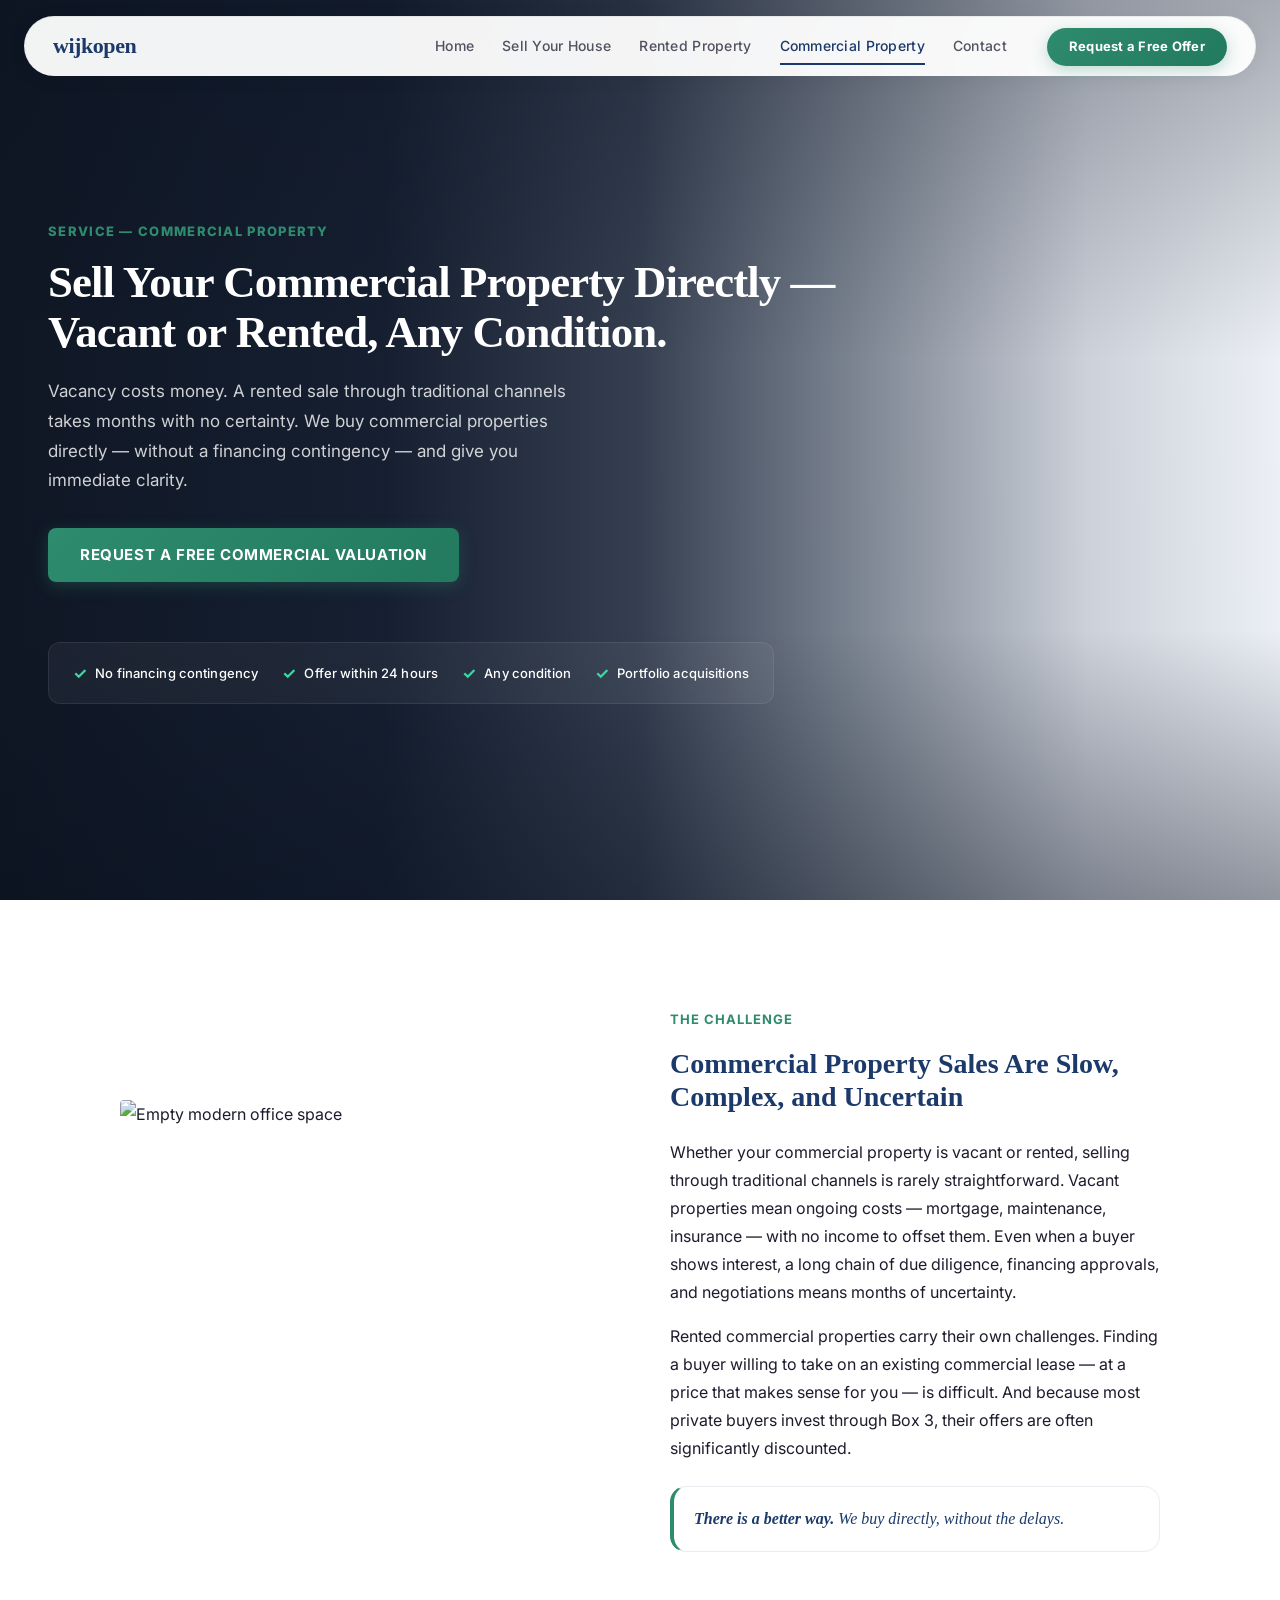
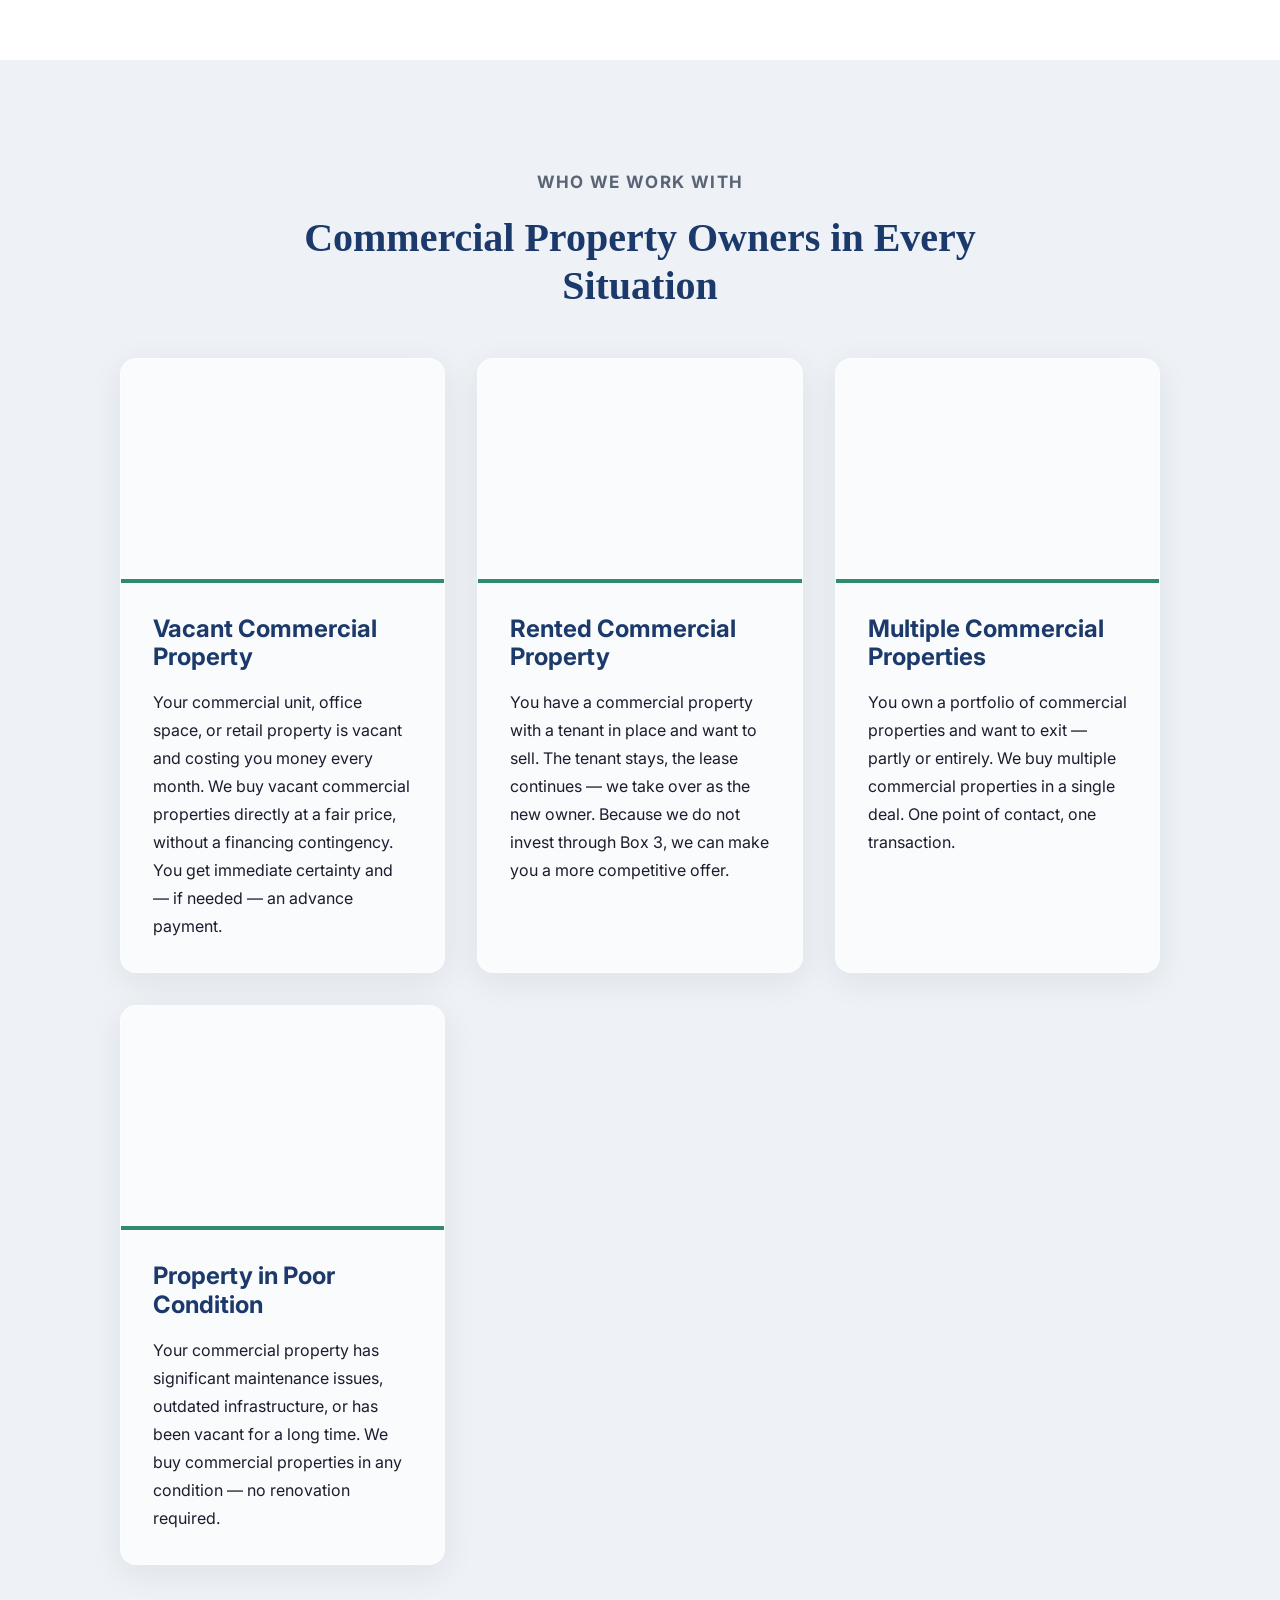
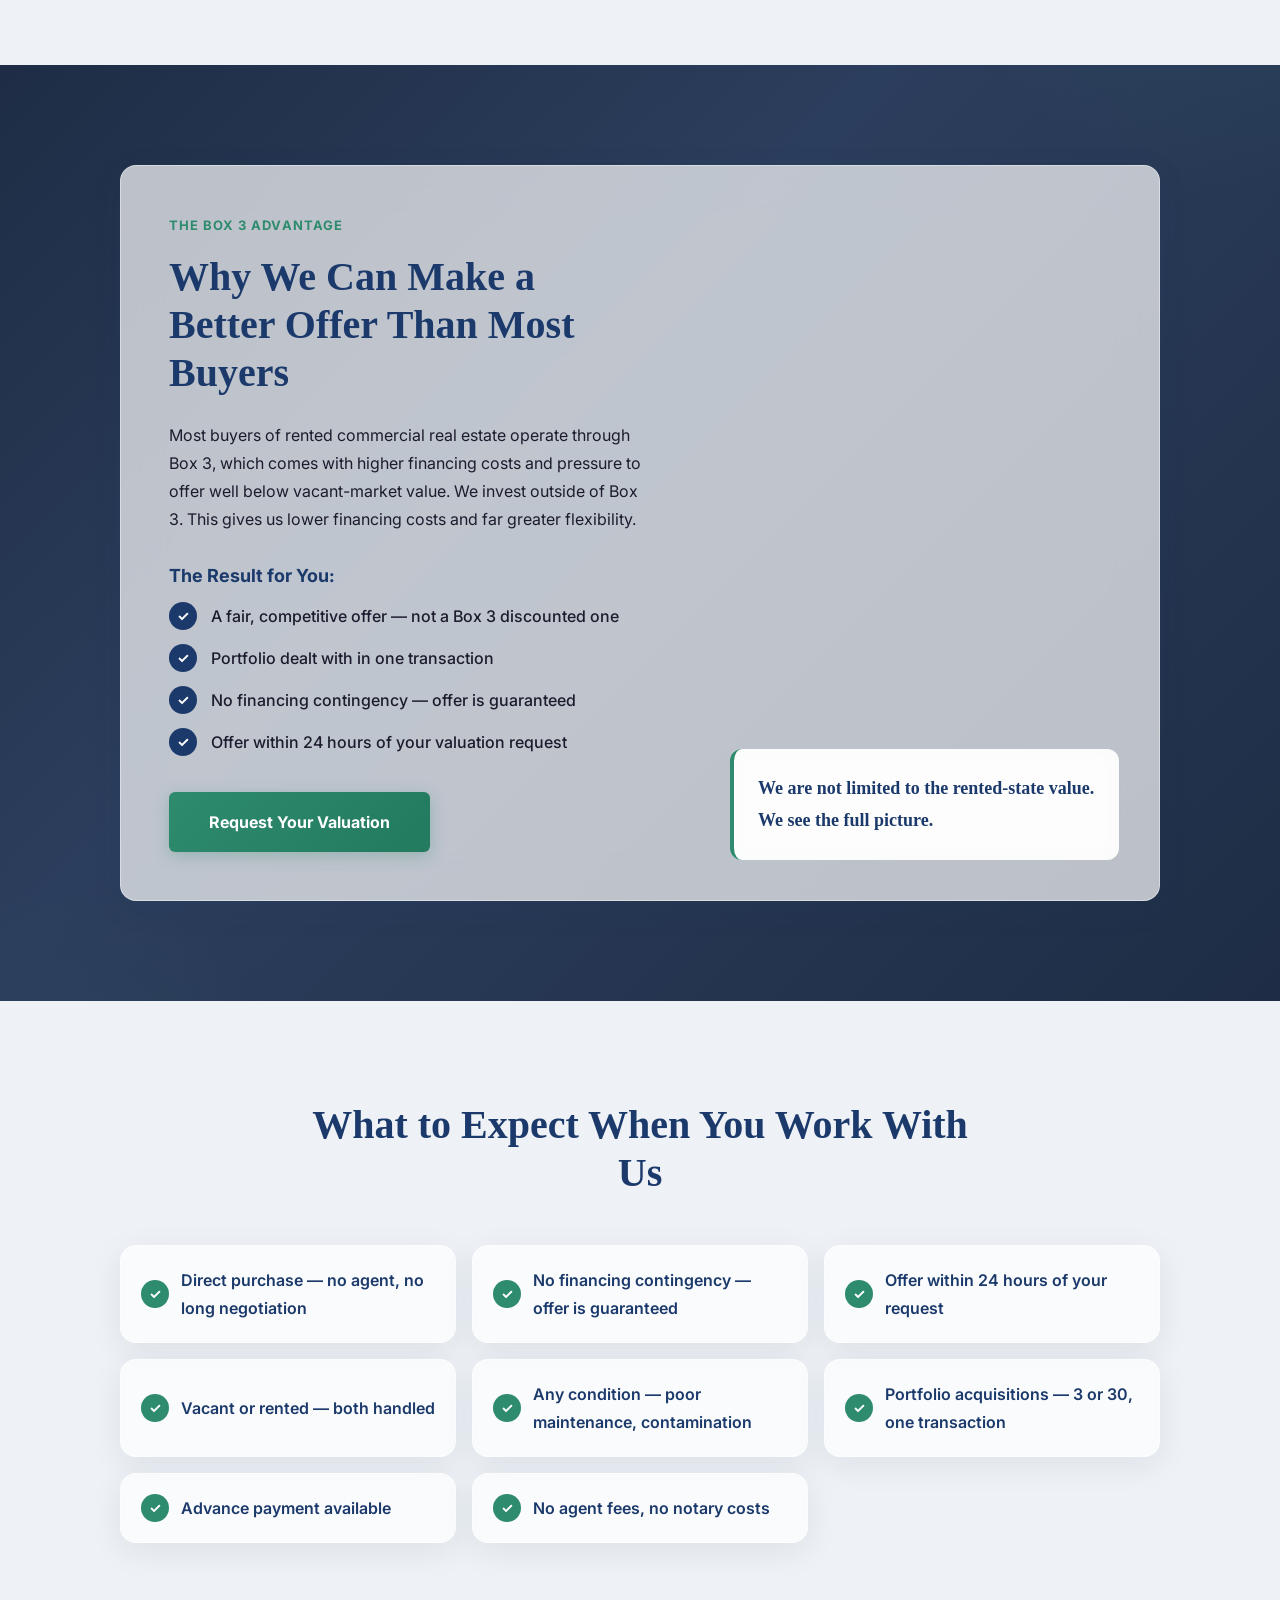
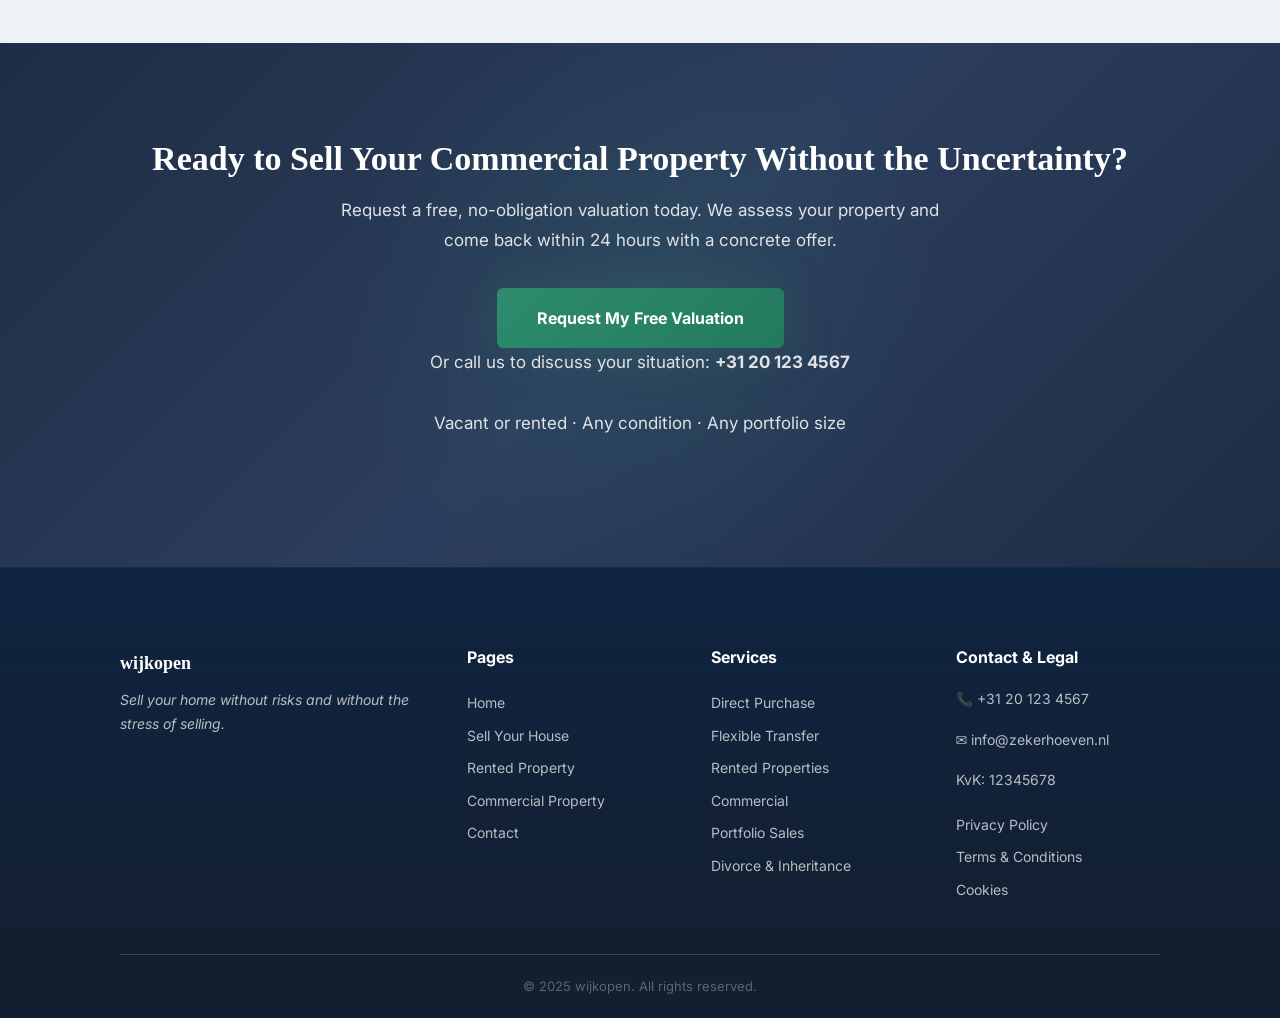
==== commit c5d90282: "fixed minor bug in commercial property page" ====
--- a/commercial-property.html
+++ b/commercial-property.html
@@ -78,25 +78,33 @@
         <h2>Commercial Property Owners in Every Situation</h2>
       </div>
       <div class="feature-cards-grid fade-in" style="display: grid; grid-template-columns: repeat(auto-fit, minmax(320px, 1fr)); gap: 32px;">
-        <div class="glass-card" style="padding: 40px; border-top: 4px solid var(--color-green);">
-          <div style="font-size: 40px; margin-bottom: 20px;">🏢</div>
-          <h3 style="color:var(--color-navy); margin-bottom:16px;">Vacant Commercial Property</h3>
-          <p style="margin-bottom:0;">Your commercial unit, office space, or retail property is vacant and costing you money every month. We buy vacant commercial properties directly at a fair price, without a financing contingency. You get immediate certainty and — if needed — an advance payment.</p>
-        </div>
-        <div class="glass-card" style="padding: 40px; border-top: 4px solid var(--color-green);">
-          <div style="font-size: 40px; margin-bottom: 20px;">🔑</div>
-          <h3 style="color:var(--color-navy); margin-bottom:16px;">Rented Commercial Property</h3>
-          <p style="margin-bottom:0;">You have a commercial property with a tenant in place and want to sell. The tenant stays, the lease continues — we take over as the new owner. Because we do not invest through Box 3, we can make you a more competitive offer.</p>
-        </div>
-        <div class="glass-card" style="padding: 40px; border-top: 4px solid var(--color-green);">
-          <div style="font-size: 40px; margin-bottom: 20px;">📋</div>
-          <h3 style="color:var(--color-navy); margin-bottom:16px;">Multiple Commercial Properties</h3>
-          <p style="margin-bottom:0;">You own a portfolio of commercial properties and want to exit — partly or entirely. We buy multiple commercial properties in a single deal. One point of contact, one transaction.</p>
-        </div>
-        <div class="glass-card" style="padding: 40px; border-top: 4px solid var(--color-green);">
-          <div style="font-size: 40px; margin-bottom: 20px;">🏚</div>
-          <h3 style="color:var(--color-navy); margin-bottom:16px;">Property in Poor Condition</h3>
-          <p style="margin-bottom:0;">Your commercial property has significant maintenance issues, outdated infrastructure, or has been vacant for a long time. We buy commercial properties in any condition — no renovation required.</p>
+        <div class="glass-card" style="padding: 0; overflow: hidden;">
+          <div style="height: 220px; background-image: url('https://images.unsplash.com/photo-1497366754035-f200968a6e72?auto=format&fit=crop&w=600&q=80'); background-size: cover; background-position: center;"></div>
+          <div style="padding: 32px; border-top: 4px solid var(--color-green);">
+            <h3 style="color:var(--color-navy); margin-bottom:16px;">Vacant Commercial Property</h3>
+            <p style="margin-bottom:0;">Your commercial unit, office space, or retail property is vacant and costing you money every month. We buy vacant commercial properties directly at a fair price, without a financing contingency. You get immediate certainty and — if needed — an advance payment.</p>
+          </div>
+        </div>
+        <div class="glass-card" style="padding: 0; overflow: hidden;">
+          <div style="height: 220px; background-image: url('https://images.unsplash.com/photo-1556910103-1c02745aae4d?auto=format&fit=crop&w=600&q=80'); background-size: cover; background-position: center;"></div>
+          <div style="padding: 32px; border-top: 4px solid var(--color-green);">
+            <h3 style="color:var(--color-navy); margin-bottom:16px;">Rented Commercial Property</h3>
+            <p style="margin-bottom:0;">You have a commercial property with a tenant in place and want to sell. The tenant stays, the lease continues — we take over as the new owner. Because we do not invest through Box 3, we can make you a more competitive offer.</p>
+          </div>
+        </div>
+        <div class="glass-card" style="padding: 0; overflow: hidden;">
+          <div style="height: 220px; background-image: url('https://images.unsplash.com/photo-1486406146926-c627a92ad1ab?auto=format&fit=crop&w=600&q=80'); background-size: cover; background-position: center;"></div>
+          <div style="padding: 32px; border-top: 4px solid var(--color-green);">
+            <h3 style="color:var(--color-navy); margin-bottom:16px;">Multiple Commercial Properties</h3>
+            <p style="margin-bottom:0;">You own a portfolio of commercial properties and want to exit — partly or entirely. We buy multiple commercial properties in a single deal. One point of contact, one transaction.</p>
+          </div>
+        </div>
+        <div class="glass-card" style="padding: 0; overflow: hidden;">
+          <div style="height: 220px; background-image: url('https://images.unsplash.com/photo-1503387762-592deb58ef4e?auto=format&fit=crop&w=600&q=80'); background-size: cover; background-position: center;"></div>
+          <div style="padding: 32px; border-top: 4px solid var(--color-green);">
+            <h3 style="color:var(--color-navy); margin-bottom:16px;">Property in Poor Condition</h3>
+            <p style="margin-bottom:0;">Your commercial property has significant maintenance issues, outdated infrastructure, or has been vacant for a long time. We buy commercial properties in any condition — no renovation required.</p>
+          </div>
         </div>
       </div>
     </div>
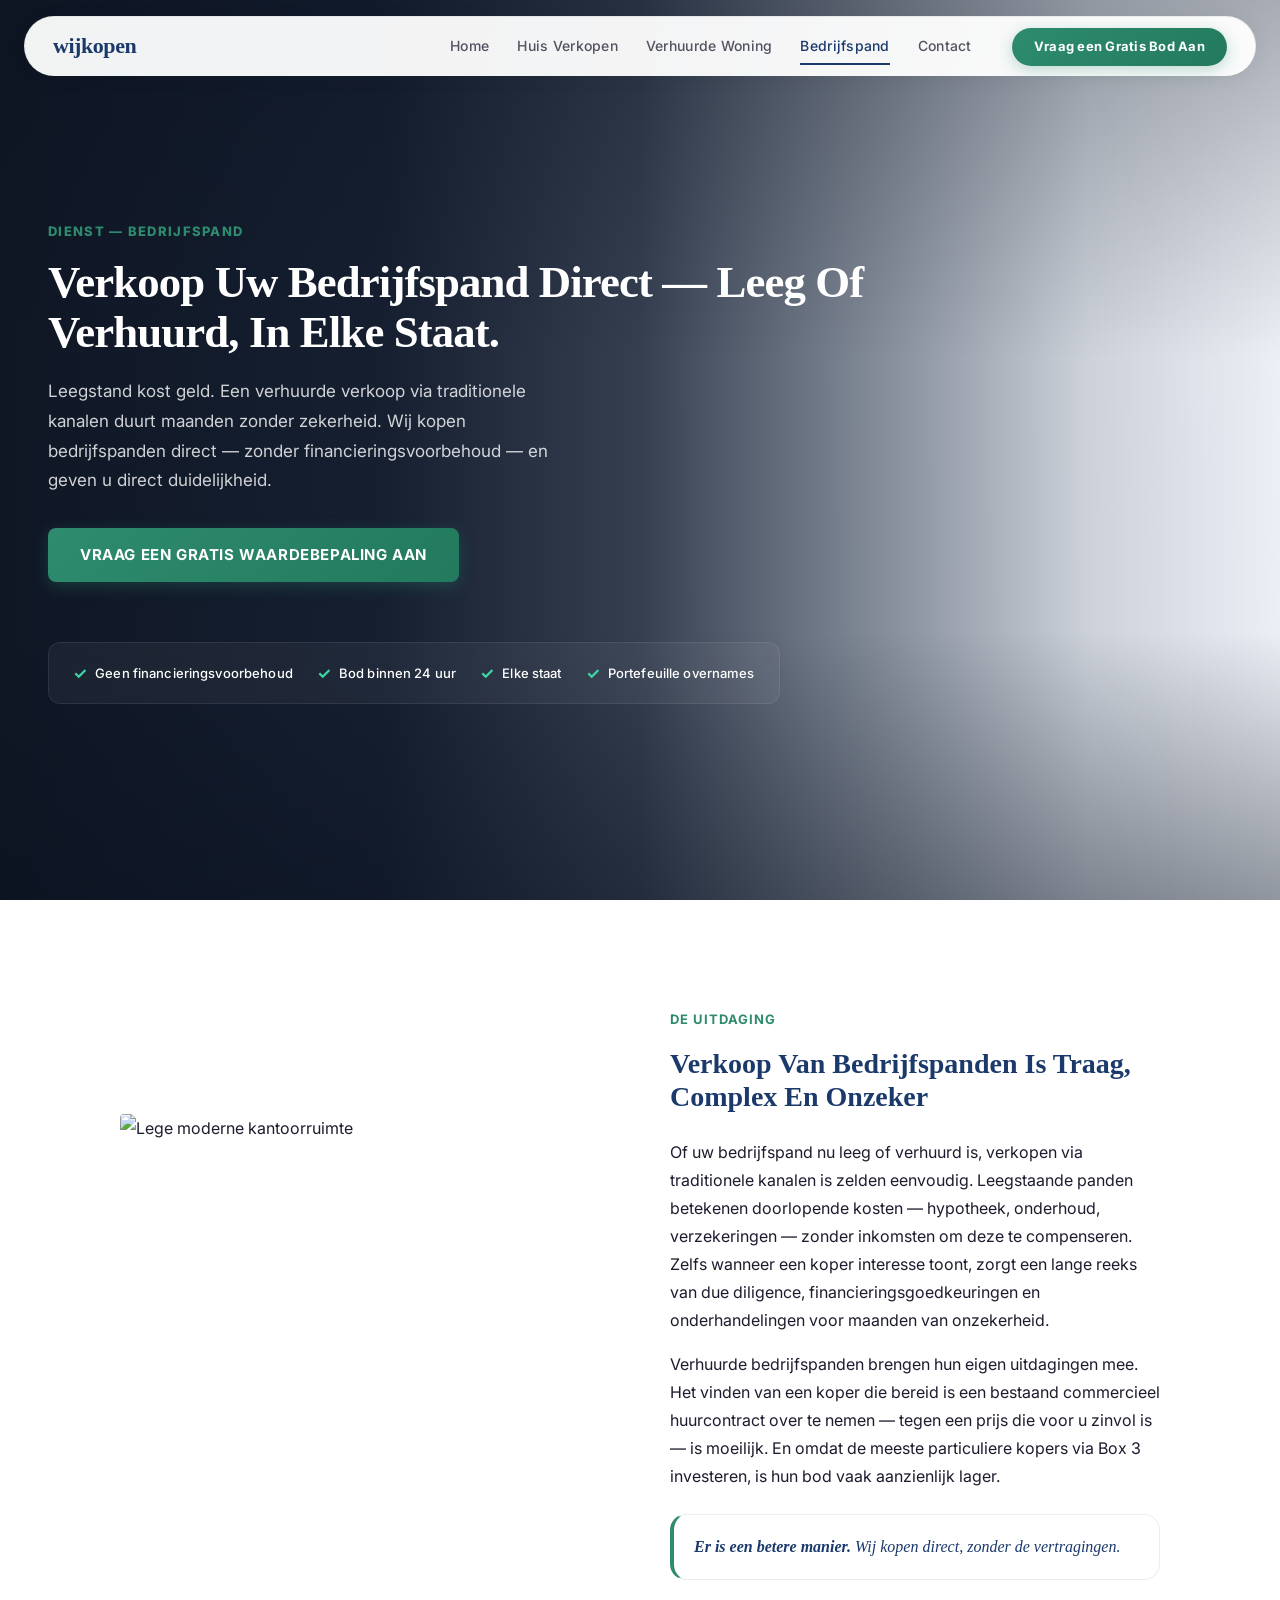
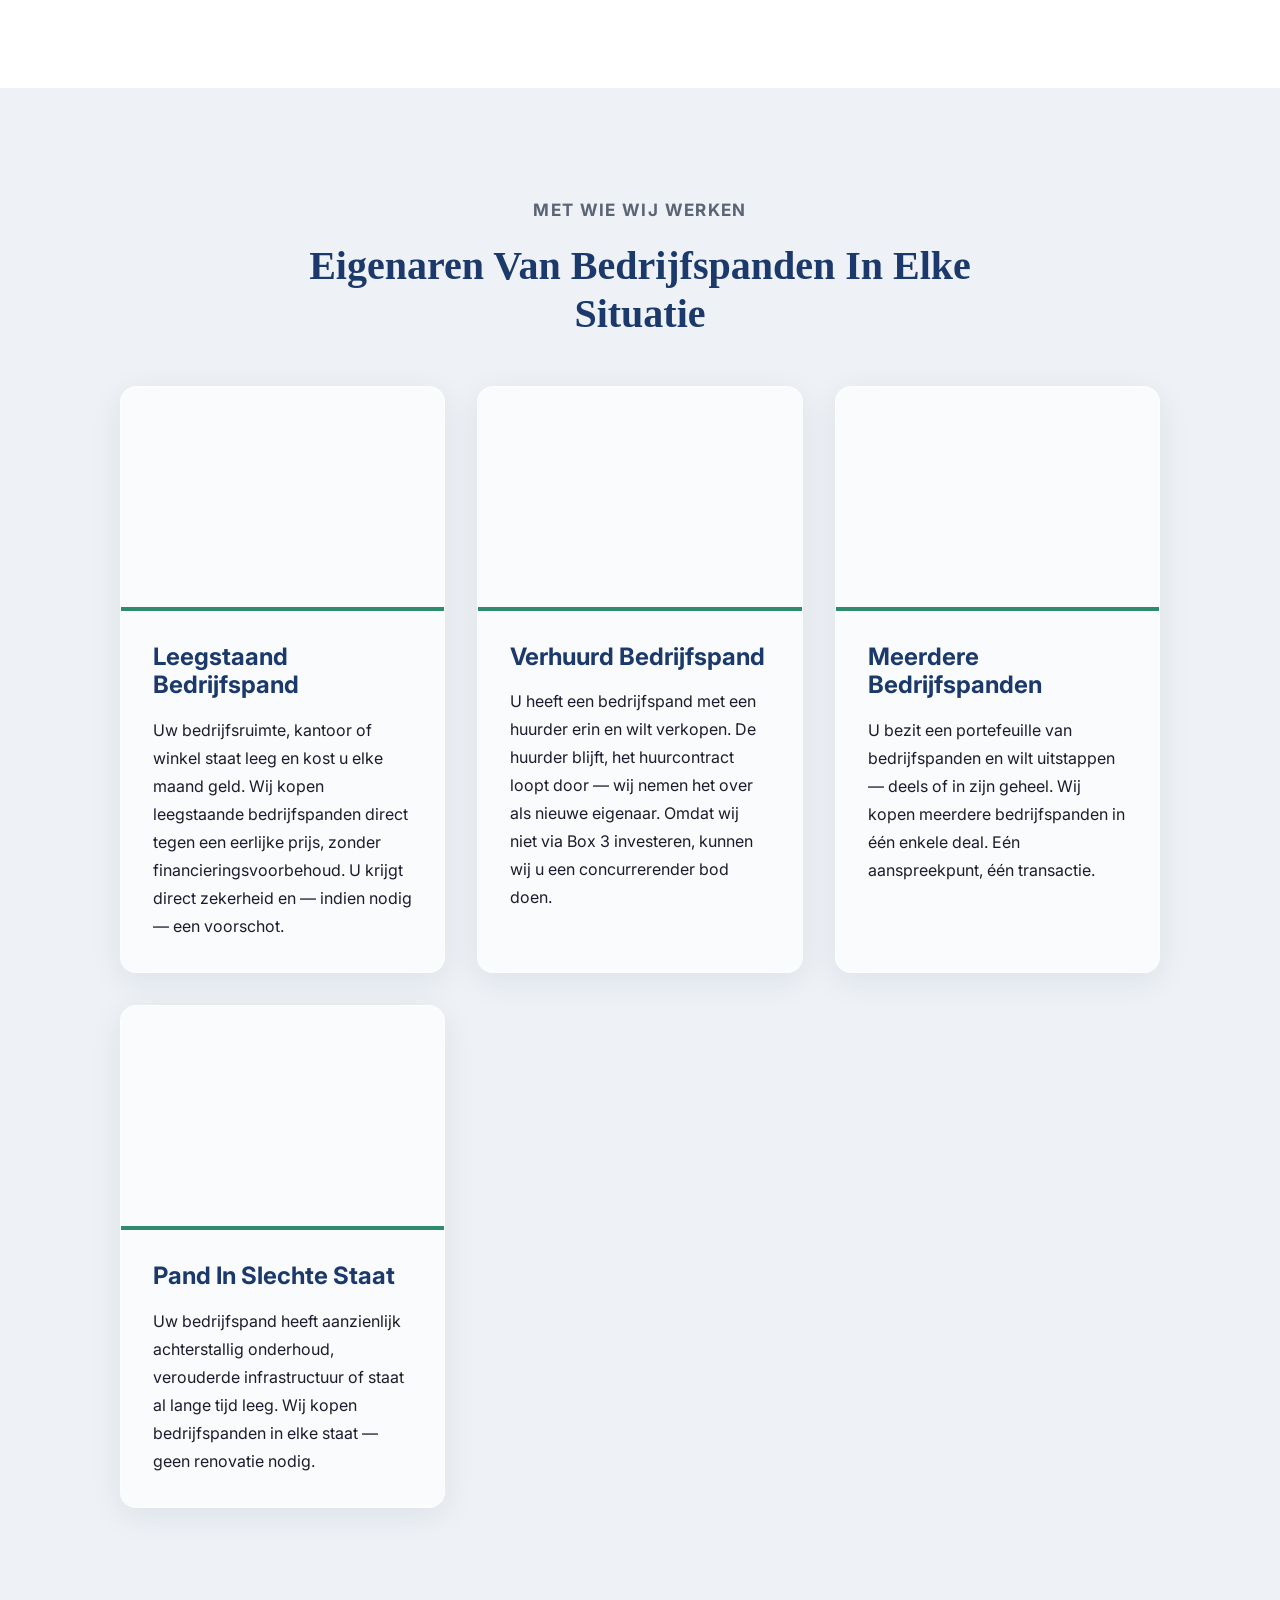
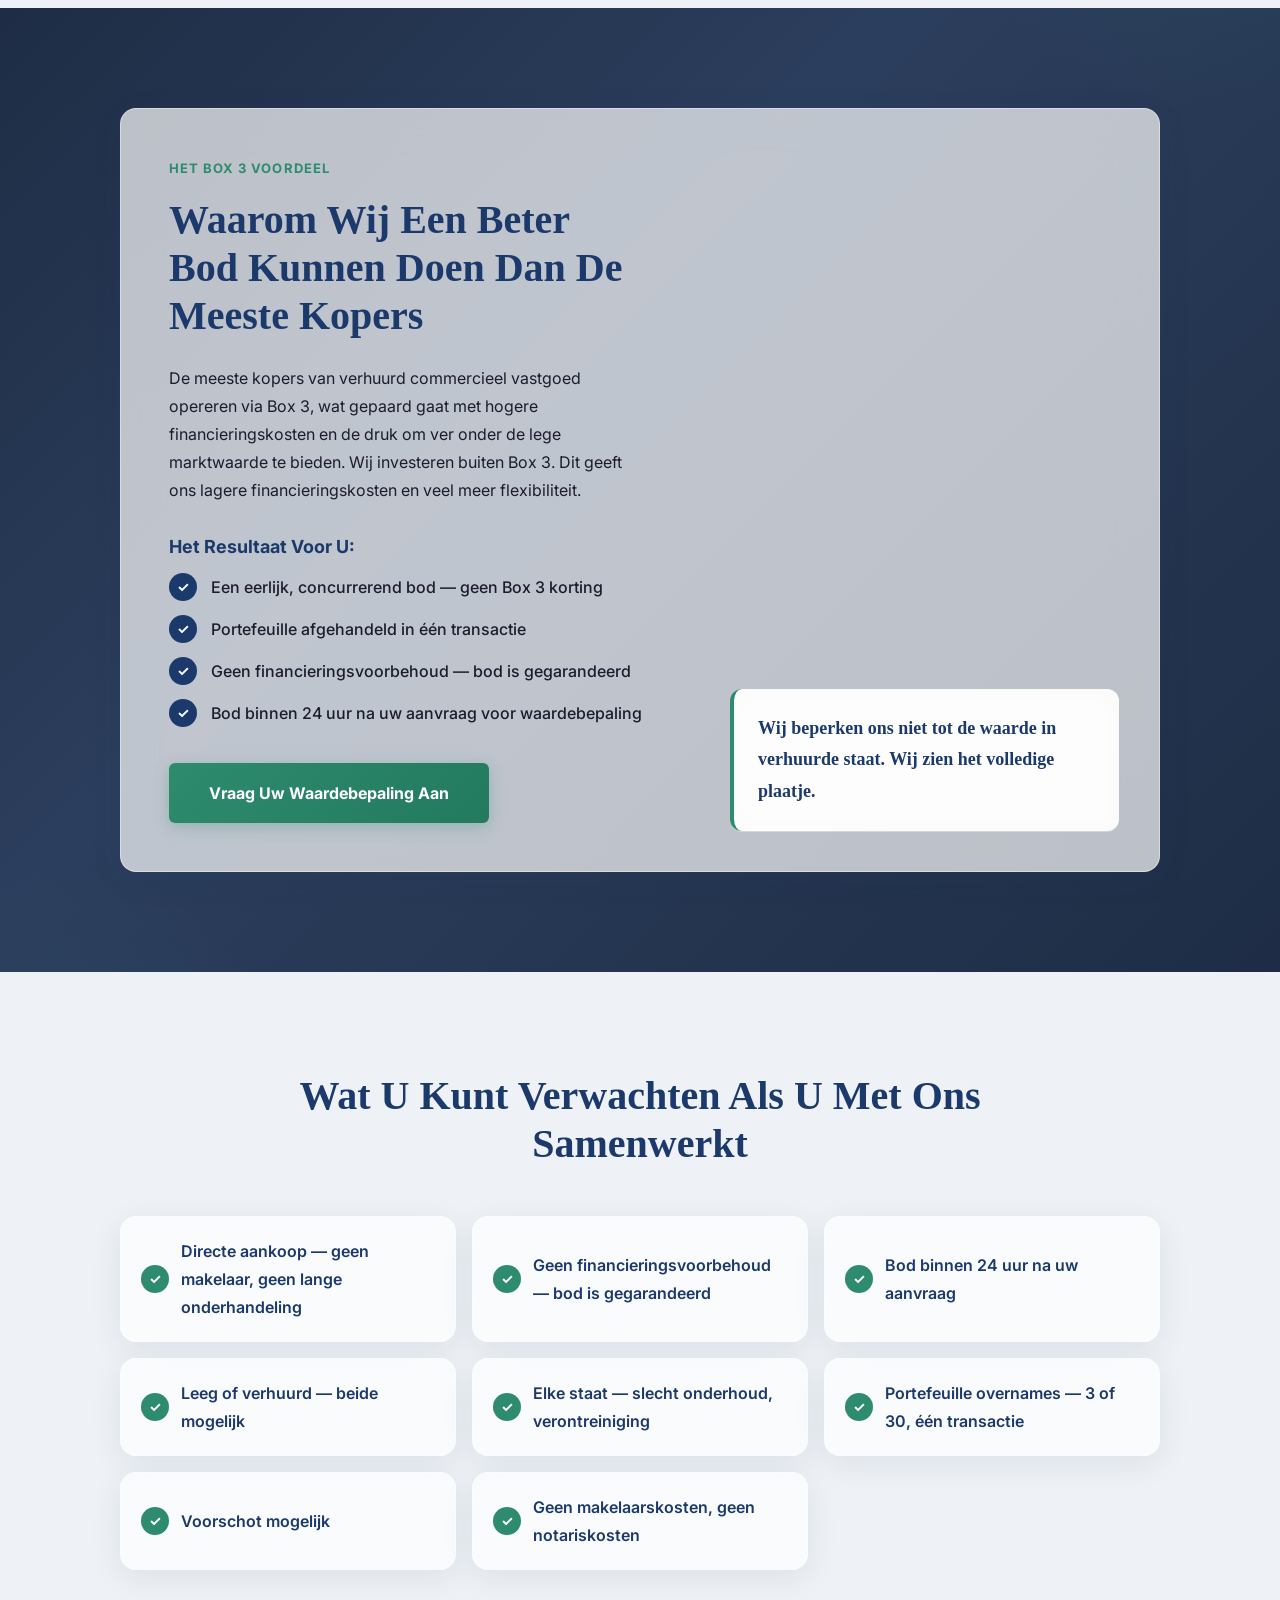
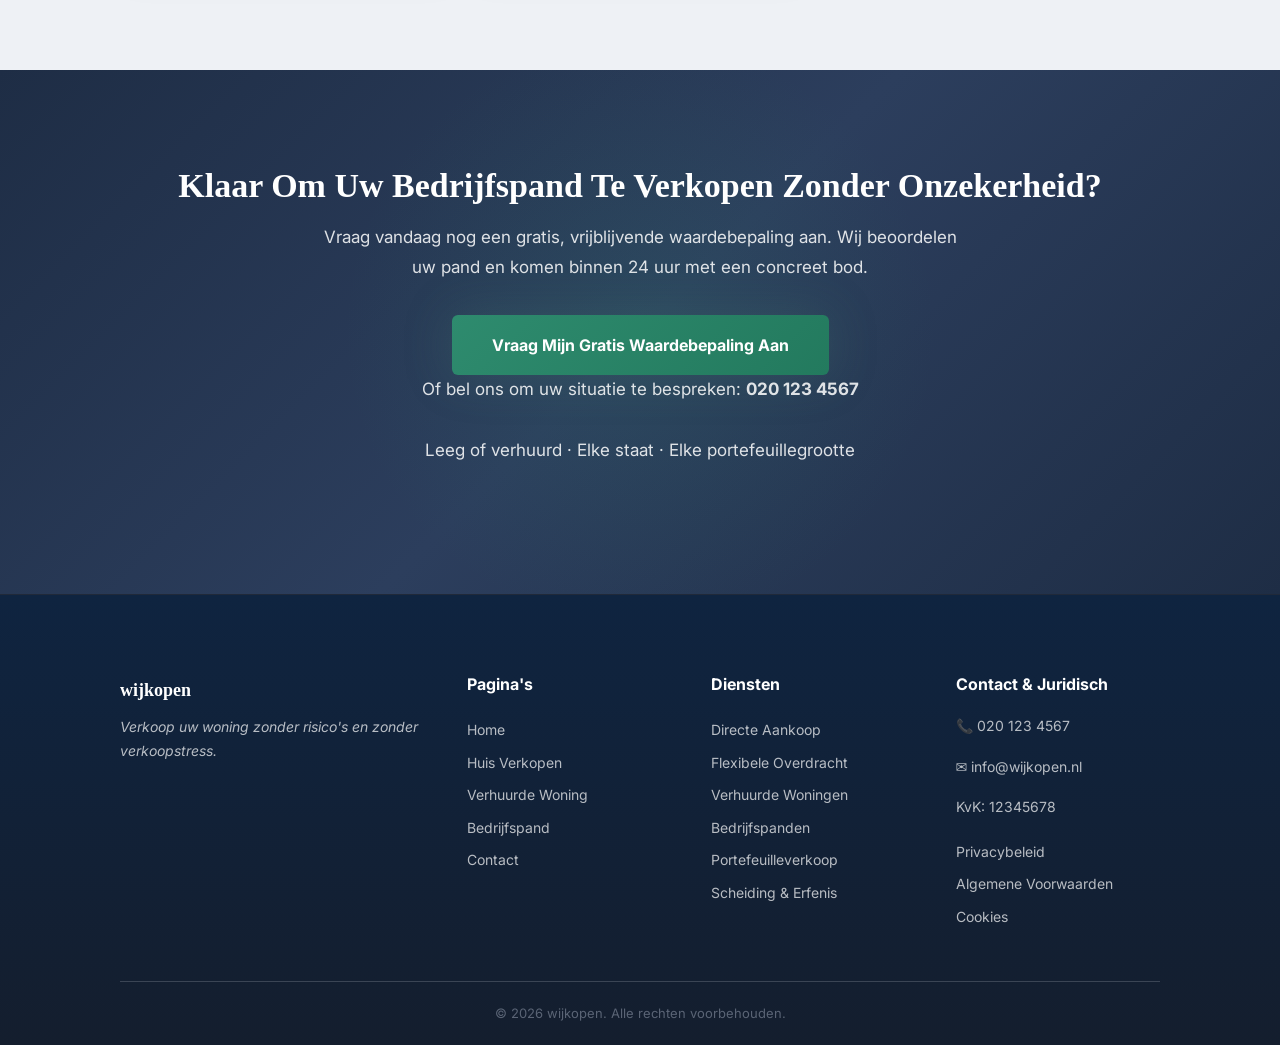
==== commit 92c3d1bd: "converted the whole website content into dutch language" ====
--- a/commercial-property.html
+++ b/commercial-property.html
@@ -1,10 +1,10 @@
 <!DOCTYPE html>
-<html lang="en">
+<html lang="nl">
 <head>
   <meta charset="UTF-8">
   <meta name="viewport" content="width=device-width, initial-scale=1.0">
-  <meta name="description" content="Sell your commercial property directly — vacant or rented, any condition. wijkopen offers within 24 hours.">
-  <title>Sell Commercial Property — wijkopen</title>
+  <meta name="description" content="Verkoop uw bedrijfspand direct — leeg of verhuurd, in elke staat. wijkopen biedt binnen 24 uur.">
+  <title>Bedrijfspand Verkopen — wijkopen</title>
   <link href="https://fonts.googleapis.com/css2?family=Inter:wght@400;500;600;700&display=swap" rel="stylesheet">
   <link rel="stylesheet" href="css/styles.css">
   <link rel="stylesheet" href="css/modern.css">
@@ -15,16 +15,16 @@
   <nav class="nav" id="main-nav">
     <div class="container">
       <a href="index.html" class="nav__logo">wijkopen</a>
-      <button class="hamburger" id="hamburger" aria-label="Toggle menu">
+      <button class="hamburger" id="hamburger" aria-label="Menu wisselen">
         <span></span><span></span><span></span>
       </button>
       <div class="nav__links" id="nav-links">
         <a href="index.html">Home</a>
-        <a href="sell-your-house.html">Sell Your House</a>
-        <a href="rented-property.html">Rented Property</a>
-        <a href="commercial-property.html">Commercial Property</a>
+        <a href="sell-your-house.html">Huis Verkopen</a>
+        <a href="rented-property.html">Verhuurde Woning</a>
+        <a href="commercial-property.html">Bedrijfspand</a>
         <a href="contact.html">Contact</a>
-        <span class="nav__cta"><a href="contact.html" class="btn btn-primary">Request a Free Offer</a></span>
+        <span class="nav__cta"><a href="contact.html" class="btn btn-primary">Vraag een Gratis Bod Aan</a></span>
       </div>
     </div>
   </nav>
@@ -34,17 +34,17 @@
     <div class="hero__overlay"></div>
     <div class="container">
       <div class="hero__content">
-        <p class="eyebrow">Service — Commercial Property</p>
-        <h1>Sell Your Commercial Property Directly — Vacant or Rented, Any&nbsp;Condition.</h1>
-        <p>Vacancy costs money. A rented sale through traditional channels takes months with no certainty. We buy commercial properties directly — without a financing contingency — and give you immediate clarity.</p>
+        <p class="eyebrow">Dienst — Bedrijfspand</p>
+        <h1>Verkoop Uw Bedrijfspand Direct — Leeg Of Verhuurd, In Elke Staat.</h1>
+        <p>Leegstand kost geld. Een verhuurde verkoop via traditionele kanalen duurt maanden zonder zekerheid. Wij kopen bedrijfspanden direct — zonder financieringsvoorbehoud — en geven u direct duidelijkheid.</p>
         <div class="hero__actions">
-          <a href="contact.html" class="btn btn-primary btn-lg btn-glow">Request a Free Commercial Valuation</a>
+          <a href="contact.html" class="btn btn-primary btn-lg btn-glow">Vraag Een Gratis Waardebepaling Aan</a>
         </div>
         <div class="trust-strip">
-          <span class="trust-strip__item"><span class="trust-strip__check">✓</span> No financing contingency</span>
-          <span class="trust-strip__item"><span class="trust-strip__check">✓</span> Offer within 24 hours</span>
-          <span class="trust-strip__item"><span class="trust-strip__check">✓</span> Any condition</span>
-          <span class="trust-strip__item"><span class="trust-strip__check">✓</span> Portfolio acquisitions</span>
+          <span class="trust-strip__item"><span class="trust-strip__check">✓</span> Geen financieringsvoorbehoud</span>
+          <span class="trust-strip__item"><span class="trust-strip__check">✓</span> Bod binnen 24 uur</span>
+          <span class="trust-strip__item"><span class="trust-strip__check">✓</span> Elke staat</span>
+          <span class="trust-strip__item"><span class="trust-strip__check">✓</span> Portefeuille overnames</span>
         </div>
       </div>
     </div>
@@ -55,15 +55,15 @@
     <div class="container">
       <div class="split-img-section fade-in">
         <div class="split-img-section__image">
-          <img src="https://images.unsplash.com/photo-1497366216548-37526070297c?auto=format&fit=crop&w=800&q=80" alt="Empty modern office space">
+          <img src="https://images.unsplash.com/photo-1497366216548-37526070297c?auto=format&fit=crop&w=800&q=80" alt="Lege moderne kantoorruimte">
         </div>
         <div class="split-img-section__content">
-          <p class="eyebrow">The Challenge</p>
-          <h2>Commercial Property Sales Are Slow, Complex, and Uncertain</h2>
-          <p>Whether your commercial property is vacant or rented, selling through traditional channels is rarely straightforward. Vacant properties mean ongoing costs — mortgage, maintenance, insurance — with no income to offset them. Even when a buyer shows interest, a long chain of due diligence, financing approvals, and negotiations means months of uncertainty.</p>
-          <p>Rented commercial properties carry their own challenges. Finding a buyer willing to take on an existing commercial lease — at a price that makes sense for you — is difficult. And because most private buyers invest through Box 3, their offers are often significantly discounted.</p>
+          <p class="eyebrow">De Uitdaging</p>
+          <h2>Verkoop Van Bedrijfspanden Is Traag, Complex En Onzeker</h2>
+          <p>Of uw bedrijfspand nu leeg of verhuurd is, verkopen via traditionele kanalen is zelden eenvoudig. Leegstaande panden betekenen doorlopende kosten — hypotheek, onderhoud, verzekeringen — zonder inkomsten om deze te compenseren. Zelfs wanneer een koper interesse toont, zorgt een lange reeks van due diligence, financieringsgoedkeuringen en onderhandelingen voor maanden van onzekerheid.</p>
+          <p>Verhuurde bedrijfspanden brengen hun eigen uitdagingen mee. Het vinden van een koper die bereid is een bestaand commercieel huurcontract over te nemen — tegen een prijs die voor u zinvol is — is moeilijk. En omdat de meeste particuliere kopers via Box 3 investeren, is hun bod vaak aanzienlijk lager.</p>
           <div class="pull-quote" style="margin-top:24px; padding:20px;">
-            <p class="pull-quote__text" style="font-size:16px; margin:0; color:var(--color-navy);"><strong>There is a better way.</strong> We buy directly, without the delays.</p>
+            <p class="pull-quote__text" style="font-size:16px; margin:0; color:var(--color-navy);"><strong>Er is een betere manier.</strong> Wij kopen direct, zonder de vertragingen.</p>
           </div>
         </div>
       </div>
@@ -74,36 +74,36 @@
   <section class="section section--bg-alt" id="who">
     <div class="container">
       <div class="section-header fade-in">
-        <p class="eyebrow">Who We Work With</p>
-        <h2>Commercial Property Owners in Every Situation</h2>
+        <p class="eyebrow">Met Wie Wij Werken</p>
+        <h2>Eigenaren Van Bedrijfspanden In Elke Situatie</h2>
       </div>
       <div class="feature-cards-grid fade-in" style="display: grid; grid-template-columns: repeat(auto-fit, minmax(320px, 1fr)); gap: 32px;">
         <div class="glass-card" style="padding: 0; overflow: hidden;">
           <div style="height: 220px; background-image: url('https://images.unsplash.com/photo-1497366754035-f200968a6e72?auto=format&fit=crop&w=600&q=80'); background-size: cover; background-position: center;"></div>
           <div style="padding: 32px; border-top: 4px solid var(--color-green);">
-            <h3 style="color:var(--color-navy); margin-bottom:16px;">Vacant Commercial Property</h3>
-            <p style="margin-bottom:0;">Your commercial unit, office space, or retail property is vacant and costing you money every month. We buy vacant commercial properties directly at a fair price, without a financing contingency. You get immediate certainty and — if needed — an advance payment.</p>
+            <h3 style="color:var(--color-navy); margin-bottom:16px;">Leegstaand Bedrijfspand</h3>
+            <p style="margin-bottom:0;">Uw bedrijfsruimte, kantoor of winkel staat leeg en kost u elke maand geld. Wij kopen leegstaande bedrijfspanden direct tegen een eerlijke prijs, zonder financieringsvoorbehoud. U krijgt direct zekerheid en — indien nodig — een voorschot.</p>
           </div>
         </div>
         <div class="glass-card" style="padding: 0; overflow: hidden;">
           <div style="height: 220px; background-image: url('https://images.unsplash.com/photo-1556910103-1c02745aae4d?auto=format&fit=crop&w=600&q=80'); background-size: cover; background-position: center;"></div>
           <div style="padding: 32px; border-top: 4px solid var(--color-green);">
-            <h3 style="color:var(--color-navy); margin-bottom:16px;">Rented Commercial Property</h3>
-            <p style="margin-bottom:0;">You have a commercial property with a tenant in place and want to sell. The tenant stays, the lease continues — we take over as the new owner. Because we do not invest through Box 3, we can make you a more competitive offer.</p>
+            <h3 style="color:var(--color-navy); margin-bottom:16px;">Verhuurd Bedrijfspand</h3>
+            <p style="margin-bottom:0;">U heeft een bedrijfspand met een huurder erin en wilt verkopen. De huurder blijft, het huurcontract loopt door — wij nemen het over als nieuwe eigenaar. Omdat wij niet via Box 3 investeren, kunnen wij u een concurrerender bod doen.</p>
           </div>
         </div>
         <div class="glass-card" style="padding: 0; overflow: hidden;">
           <div style="height: 220px; background-image: url('https://images.unsplash.com/photo-1486406146926-c627a92ad1ab?auto=format&fit=crop&w=600&q=80'); background-size: cover; background-position: center;"></div>
           <div style="padding: 32px; border-top: 4px solid var(--color-green);">
-            <h3 style="color:var(--color-navy); margin-bottom:16px;">Multiple Commercial Properties</h3>
-            <p style="margin-bottom:0;">You own a portfolio of commercial properties and want to exit — partly or entirely. We buy multiple commercial properties in a single deal. One point of contact, one transaction.</p>
+            <h3 style="color:var(--color-navy); margin-bottom:16px;">Meerdere Bedrijfspanden</h3>
+            <p style="margin-bottom:0;">U bezit een portefeuille van bedrijfspanden en wilt uitstappen — deels of in zijn geheel. Wij kopen meerdere bedrijfspanden in één enkele deal. Eén aanspreekpunt, één transactie.</p>
           </div>
         </div>
         <div class="glass-card" style="padding: 0; overflow: hidden;">
           <div style="height: 220px; background-image: url('https://images.unsplash.com/photo-1503387762-592deb58ef4e?auto=format&fit=crop&w=600&q=80'); background-size: cover; background-position: center;"></div>
           <div style="padding: 32px; border-top: 4px solid var(--color-green);">
-            <h3 style="color:var(--color-navy); margin-bottom:16px;">Property in Poor Condition</h3>
-            <p style="margin-bottom:0;">Your commercial property has significant maintenance issues, outdated infrastructure, or has been vacant for a long time. We buy commercial properties in any condition — no renovation required.</p>
+            <h3 style="color:var(--color-navy); margin-bottom:16px;">Pand In Slechte Staat</h3>
+            <p style="margin-bottom:0;">Uw bedrijfspand heeft aanzienlijk achterstallig onderhoud, verouderde infrastructuur of staat al lange tijd leeg. Wij kopen bedrijfspanden in elke staat — geen renovatie nodig.</p>
           </div>
         </div>
       </div>
@@ -115,23 +115,23 @@
     <div class="container">
       <div class="glass-card fade-in" style="padding: 0; overflow: hidden; display: flex; flex-wrap: wrap;">
         <div style="flex: 1 1 500px; padding: 48px;">
-          <p class="eyebrow" style="color:var(--color-green);">The Box 3 Advantage</p>
-          <h2 style="color:var(--color-navy); margin-bottom: 24px;">Why We Can Make a Better Offer Than Most Buyers</h2>
-          <p style="color:var(--color-text); font-size:16px; margin-bottom: 24px;">Most buyers of rented commercial real estate operate through Box 3, which comes with higher financing costs and pressure to offer well below vacant-market value. We invest outside of Box 3. This gives us lower financing costs and far greater flexibility.</p>
-          <h3 style="color:var(--color-navy); margin:32px 0 16px; font-size:18px;">The Result for You:</h3>
+          <p class="eyebrow" style="color:var(--color-green);">Het Box 3 Voordeel</p>
+          <h2 style="color:var(--color-navy); margin-bottom: 24px;">Waarom Wij Een Beter Bod Kunnen Doen Dan De Meeste Kopers</h2>
+          <p style="color:var(--color-text); font-size:16px; margin-bottom: 24px;">De meeste kopers van verhuurd commercieel vastgoed opereren via Box 3, wat gepaard gaat met hogere financieringskosten en de druk om ver onder de lege marktwaarde te bieden. Wij investeren buiten Box 3. Dit geeft ons lagere financieringskosten en veel meer flexibiliteit.</p>
+          <h3 style="color:var(--color-navy); margin:32px 0 16px; font-size:18px;">Het Resultaat Voor U:</h3>
           <ul class="check-list">
-            <li><span class="check-list__icon">✓</span> A fair, competitive offer — not a Box 3 discounted one</li>
-            <li><span class="check-list__icon">✓</span> Portfolio dealt with in one transaction</li>
-            <li><span class="check-list__icon">✓</span> No financing contingency — offer is guaranteed</li>
-            <li><span class="check-list__icon">✓</span> Offer within 24 hours of your valuation request</li>
+            <li><span class="check-list__icon">✓</span> Een eerlijk, concurrerend bod — geen Box 3 korting</li>
+            <li><span class="check-list__icon">✓</span> Portefeuille afgehandeld in één transactie</li>
+            <li><span class="check-list__icon">✓</span> Geen financieringsvoorbehoud — bod is gegarandeerd</li>
+            <li><span class="check-list__icon">✓</span> Bod binnen 24 uur na uw aanvraag voor waardebepaling</li>
           </ul>
           <div style="margin-top:36px;">
-            <a href="contact.html" class="btn btn-primary btn-lg btn-glow">Request Your Valuation</a>
+            <a href="contact.html" class="btn btn-primary btn-lg btn-glow">Vraag Uw Waardebepaling Aan</a>
           </div>
         </div>
         <div style="flex: 1 1 400px; min-height: 400px; background-image: url('https://images.unsplash.com/photo-1486406146926-c627a92ad1ab?auto=format&fit=crop&w=800&q=80'); background-size: cover; background-position: center; position:relative;">
           <div style="position:absolute; bottom:40px; left:40px; right:40px; background:rgba(255,255,255,0.9); backdrop-filter:blur(10px); padding:24px; border-radius:12px; border-left:4px solid var(--color-green);">
-            <p style="font-family:var(--font-display); font-weight:700; font-size:18px; color:var(--color-navy); margin:0;">We are not limited to the rented-state value. We see the full picture.</p>
+            <p style="font-family:var(--font-display); font-weight:700; font-size:18px; color:var(--color-navy); margin:0;">Wij beperken ons niet tot de waarde in verhuurde staat. Wij zien het volledige plaatje.</p>
           </div>
         </div>
       </div>
@@ -142,40 +142,40 @@
   <section class="section section--bg-alt">
     <div class="container">
       <div class="section-header fade-in">
-        <h2>What to Expect When You Work With Us</h2>
+        <h2>Wat U Kunt Verwachten Als U Met Ons Samenwerkt</h2>
       </div>
       <div class="fade-in" style="display: grid; grid-template-columns: repeat(auto-fit, minmax(300px, 1fr)); gap: 16px;">
         <div class="glass-card" style="padding:20px; display:flex; align-items:center; gap:12px;">
           <span style="display:flex; align-items:center; justify-content:center; width:28px; height:28px; background:var(--color-green); color:#fff; border-radius:50%; font-size:14px; font-weight:bold; flex-shrink:0;">✓</span>
-          <span style="font-weight:600; color:var(--color-navy);">Direct purchase — no agent, no long negotiation</span>
-        </div>
-        <div class="glass-card" style="padding:20px; display:flex; align-items:center; gap:12px;">
-          <span style="display:flex; align-items:center; justify-content:center; width:28px; height:28px; background:var(--color-green); color:#fff; border-radius:50%; font-size:14px; font-weight:bold; flex-shrink:0;">✓</span>
-          <span style="font-weight:600; color:var(--color-navy);">No financing contingency — offer is guaranteed</span>
-        </div>
-        <div class="glass-card" style="padding:20px; display:flex; align-items:center; gap:12px;">
-          <span style="display:flex; align-items:center; justify-content:center; width:28px; height:28px; background:var(--color-green); color:#fff; border-radius:50%; font-size:14px; font-weight:bold; flex-shrink:0;">✓</span>
-          <span style="font-weight:600; color:var(--color-navy);">Offer within 24 hours of your request</span>
-        </div>
-        <div class="glass-card" style="padding:20px; display:flex; align-items:center; gap:12px;">
-          <span style="display:flex; align-items:center; justify-content:center; width:28px; height:28px; background:var(--color-green); color:#fff; border-radius:50%; font-size:14px; font-weight:bold; flex-shrink:0;">✓</span>
-          <span style="font-weight:600; color:var(--color-navy);">Vacant or rented — both handled</span>
-        </div>
-        <div class="glass-card" style="padding:20px; display:flex; align-items:center; gap:12px;">
-          <span style="display:flex; align-items:center; justify-content:center; width:28px; height:28px; background:var(--color-green); color:#fff; border-radius:50%; font-size:14px; font-weight:bold; flex-shrink:0;">✓</span>
-          <span style="font-weight:600; color:var(--color-navy);">Any condition — poor maintenance, contamination</span>
-        </div>
-        <div class="glass-card" style="padding:20px; display:flex; align-items:center; gap:12px;">
-          <span style="display:flex; align-items:center; justify-content:center; width:28px; height:28px; background:var(--color-green); color:#fff; border-radius:50%; font-size:14px; font-weight:bold; flex-shrink:0;">✓</span>
-          <span style="font-weight:600; color:var(--color-navy);">Portfolio acquisitions — 3 or 30, one transaction</span>
-        </div>
-        <div class="glass-card" style="padding:20px; display:flex; align-items:center; gap:12px;">
-          <span style="display:flex; align-items:center; justify-content:center; width:28px; height:28px; background:var(--color-green); color:#fff; border-radius:50%; font-size:14px; font-weight:bold; flex-shrink:0;">✓</span>
-          <span style="font-weight:600; color:var(--color-navy);">Advance payment available</span>
-        </div>
-        <div class="glass-card" style="padding:20px; display:flex; align-items:center; gap:12px;">
-          <span style="display:flex; align-items:center; justify-content:center; width:28px; height:28px; background:var(--color-green); color:#fff; border-radius:50%; font-size:14px; font-weight:bold; flex-shrink:0;">✓</span>
-          <span style="font-weight:600; color:var(--color-navy);">No agent fees, no notary costs</span>
+          <span style="font-weight:600; color:var(--color-navy);">Directe aankoop — geen makelaar, geen lange onderhandeling</span>
+        </div>
+        <div class="glass-card" style="padding:20px; display:flex; align-items:center; gap:12px;">
+          <span style="display:flex; align-items:center; justify-content:center; width:28px; height:28px; background:var(--color-green); color:#fff; border-radius:50%; font-size:14px; font-weight:bold; flex-shrink:0;">✓</span>
+          <span style="font-weight:600; color:var(--color-navy);">Geen financieringsvoorbehoud — bod is gegarandeerd</span>
+        </div>
+        <div class="glass-card" style="padding:20px; display:flex; align-items:center; gap:12px;">
+          <span style="display:flex; align-items:center; justify-content:center; width:28px; height:28px; background:var(--color-green); color:#fff; border-radius:50%; font-size:14px; font-weight:bold; flex-shrink:0;">✓</span>
+          <span style="font-weight:600; color:var(--color-navy);">Bod binnen 24 uur na uw aanvraag</span>
+        </div>
+        <div class="glass-card" style="padding:20px; display:flex; align-items:center; gap:12px;">
+          <span style="display:flex; align-items:center; justify-content:center; width:28px; height:28px; background:var(--color-green); color:#fff; border-radius:50%; font-size:14px; font-weight:bold; flex-shrink:0;">✓</span>
+          <span style="font-weight:600; color:var(--color-navy);">Leeg of verhuurd — beide mogelijk</span>
+        </div>
+        <div class="glass-card" style="padding:20px; display:flex; align-items:center; gap:12px;">
+          <span style="display:flex; align-items:center; justify-content:center; width:28px; height:28px; background:var(--color-green); color:#fff; border-radius:50%; font-size:14px; font-weight:bold; flex-shrink:0;">✓</span>
+          <span style="font-weight:600; color:var(--color-navy);">Elke staat — slecht onderhoud, verontreiniging</span>
+        </div>
+        <div class="glass-card" style="padding:20px; display:flex; align-items:center; gap:12px;">
+          <span style="display:flex; align-items:center; justify-content:center; width:28px; height:28px; background:var(--color-green); color:#fff; border-radius:50%; font-size:14px; font-weight:bold; flex-shrink:0;">✓</span>
+          <span style="font-weight:600; color:var(--color-navy);">Portefeuille overnames — 3 of 30, één transactie</span>
+        </div>
+        <div class="glass-card" style="padding:20px; display:flex; align-items:center; gap:12px;">
+          <span style="display:flex; align-items:center; justify-content:center; width:28px; height:28px; background:var(--color-green); color:#fff; border-radius:50%; font-size:14px; font-weight:bold; flex-shrink:0;">✓</span>
+          <span style="font-weight:600; color:var(--color-navy);">Voorschot mogelijk</span>
+        </div>
+        <div class="glass-card" style="padding:20px; display:flex; align-items:center; gap:12px;">
+          <span style="display:flex; align-items:center; justify-content:center; width:28px; height:28px; background:var(--color-green); color:#fff; border-radius:50%; font-size:14px; font-weight:bold; flex-shrink:0;">✓</span>
+          <span style="font-weight:600; color:var(--color-navy);">Geen makelaarskosten, geen notariskosten</span>
         </div>
       </div>
     </div>
@@ -184,11 +184,11 @@
   <!-- ════ FINAL CTA ════ -->
   <section class="cta-band">
     <div class="container">
-      <h2 style="font-size:34px;">Ready to Sell Your Commercial Property Without the Uncertainty?</h2>
-      <p>Request a free, no-obligation valuation today. We assess your property and come back within 24 hours with a concrete offer.</p>
-      <a href="contact.html" class="btn btn-primary btn-lg btn-glow" style="min-width:200px;">Request My Free Valuation</a>
-      <p class="cta-band__sub">Or call us to discuss your situation: <strong>+31 20 123 4567</strong></p>
-      <p class="cta-band__sub">Vacant or rented · Any condition · Any portfolio size</p>
+      <h2 style="font-size:34px;">Klaar Om Uw Bedrijfspand Te Verkopen Zonder Onzekerheid?</h2>
+      <p>Vraag vandaag nog een gratis, vrijblijvende waardebepaling aan. Wij beoordelen uw pand en komen binnen 24 uur met een concreet bod.</p>
+      <a href="contact.html" class="btn btn-primary btn-lg btn-glow" style="min-width:200px;">Vraag Mijn Gratis Waardebepaling Aan</a>
+      <p class="cta-band__sub">Of bel ons om uw situatie te bespreken: <strong>020 123 4567</strong></p>
+      <p class="cta-band__sub">Leeg of verhuurd · Elke staat · Elke portefeuillegrootte</p>
     </div>
   </section>
 
@@ -198,27 +198,27 @@
       <div class="footer__grid">
         <div class="footer__col">
           <div class="footer__logo">wijkopen</div>
-          <p class="footer__tagline">Sell your home without risks and without the stress of selling.</p>
-        </div>
-        <div class="footer__col">
-          <h4>Pages</h4>
-          <a href="index.html">Home</a><a href="sell-your-house.html">Sell Your House</a>
-          <a href="rented-property.html">Rented Property</a><a href="commercial-property.html">Commercial Property</a>
+          <p class="footer__tagline">Verkoop uw woning zonder risico's en zonder verkoopstress.</p>
+        </div>
+        <div class="footer__col">
+          <h4>Pagina's</h4>
+          <a href="index.html">Home</a><a href="sell-your-house.html">Huis Verkopen</a>
+          <a href="rented-property.html">Verhuurde Woning</a><a href="commercial-property.html">Bedrijfspand</a>
           <a href="contact.html">Contact</a>
         </div>
         <div class="footer__col">
-          <h4>Services</h4>
-          <a href="sell-your-house.html">Direct Purchase</a><a href="sell-your-house.html#flexible-transfer">Flexible Transfer</a>
-          <a href="rented-property.html">Rented Properties</a><a href="commercial-property.html">Commercial</a>
-          <a href="contact.html">Portfolio Sales</a><a href="sell-your-house.html#complex-situations">Divorce & Inheritance</a>
-        </div>
-        <div class="footer__col">
-          <h4>Contact & Legal</h4>
-          <p>📞 +31 20 123 4567</p><p>✉️ info@zekerhoeven.nl</p><p>KvK: 12345678</p>
-          <a href="#">Privacy Policy</a><a href="#">Terms & Conditions</a><a href="#">Cookies</a>
-        </div>
-      </div>
-      <div class="footer__bottom">© 2025 wijkopen. All rights reserved.</div>
+          <h4>Diensten</h4>
+          <a href="sell-your-house.html">Directe Aankoop</a><a href="sell-your-house.html#flexible-transfer">Flexibele Overdracht</a>
+          <a href="rented-property.html">Verhuurde Woningen</a><a href="commercial-property.html">Bedrijfspanden</a>
+          <a href="contact.html">Portefeuilleverkoop</a><a href="sell-your-house.html#complex-situations">Scheiding & Erfenis</a>
+        </div>
+        <div class="footer__col">
+          <h4>Contact & Juridisch</h4>
+          <p>📞 020 123 4567</p><p>✉️ info@wijkopen.nl</p><p>KvK: 12345678</p>
+          <a href="#">Privacybeleid</a><a href="#">Algemene Voorwaarden</a><a href="#">Cookies</a>
+        </div>
+      </div>
+      <div class="footer__bottom">© 2026 wijkopen. Alle rechten voorbehouden.</div>
     </div>
   </footer>
 
